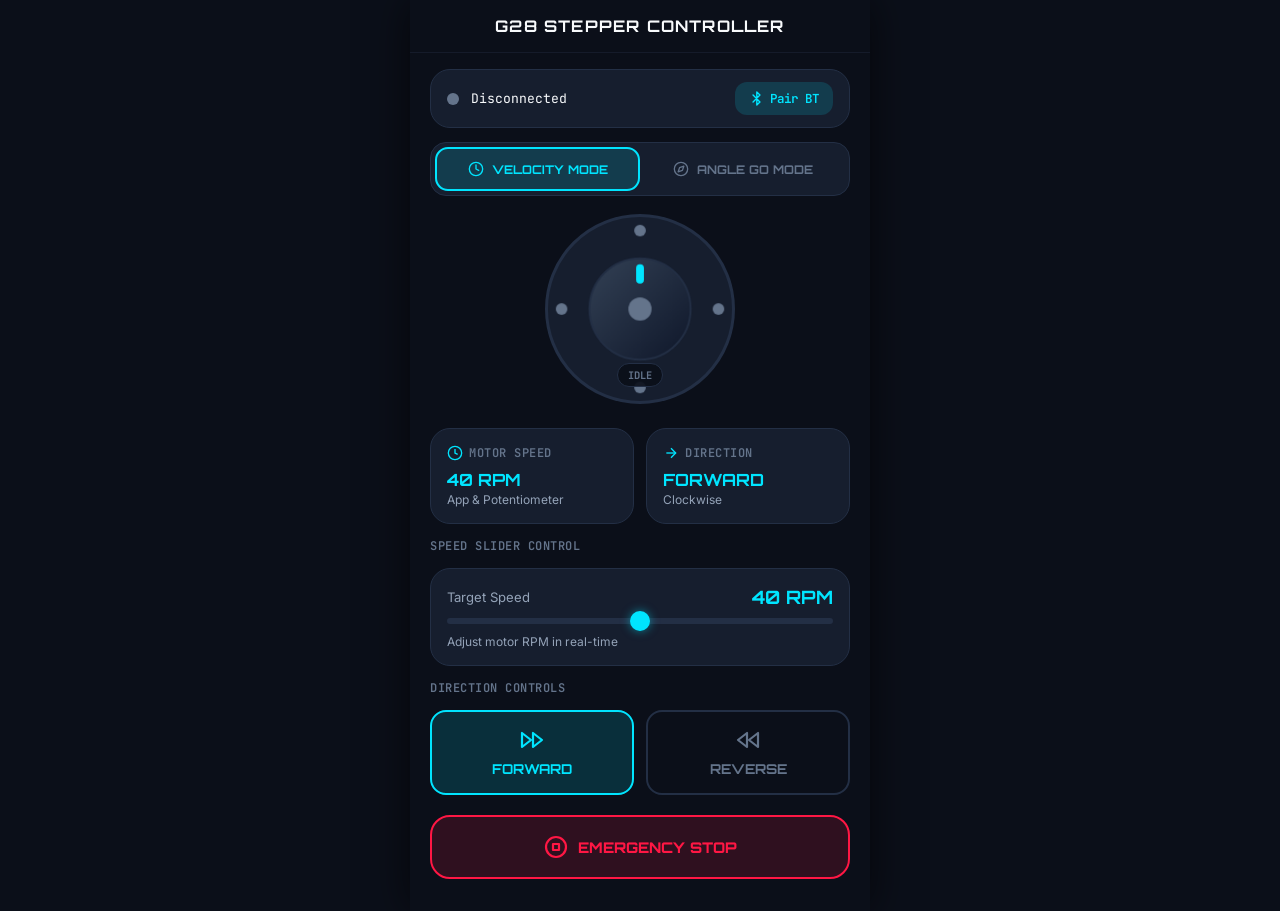
==== index.html @ b05e5ca6 "Clean simple UI with SVGs, standalone Web Bluetooth, and identical desktop/mobile layout" ====
<!DOCTYPE html>
<html lang="en">
<head>
  <meta charset="UTF-8">
  <meta name="viewport" content="width=device-width, initial-scale=1.0, maximum-scale=1.0, user-scalable=no">
  <meta name="theme-color" content="#0B0F19">
  <meta name="description" content="G28 Stepper Motor Controller — Web Application">
  <title>G28 Stepper Controller</title>

  <!-- Google Fonts -->
  <link rel="preconnect" href="https://fonts.googleapis.com">
  <link rel="preconnect" href="https://fonts.gstatic.com" crossorigin>
  <link href="https://fonts.googleapis.com/css2?family=Inter:wght@400;500;600;700&family=JetBrains+Mono:wght@500;600;700&family=Orbitron:wght@600;700;800;900&display=swap" rel="stylesheet">

  <!-- Stylesheets -->
  <link rel="stylesheet" href="css/main.css">
  <link rel="stylesheet" href="css/components.css">
</head>
<body>

  <div class="app-shell">

    <!-- Top AppBar -->
    <header class="app-bar">
      <h1 class="app-title">G28 STEPPER CONTROLLER</h1>
    </header>

    <!-- Main Content -->
    <main class="app-content">

      <!-- 1. Connection Status Bar Card -->
      <div class="card connection-bar">
        <div class="connection-info">
          <div id="statusDot" class="status-dot"></div>
          <span id="statusText" class="status-text">Disconnected</span>
        </div>
        <button id="btnPairBt" class="btn-pair-bt">
          <svg width="15" height="15" viewBox="0 0 24 24" fill="none" stroke="currentColor" stroke-width="2.2" stroke-linecap="round" stroke-linejoin="round">
            <path d="M6.5 6.5 17.5 17.5l-5 5V1.5l5 5L6.5 17.5"></path>
          </svg>
          Pair BT
        </button>
        <button id="btnDisconnect" class="btn-disconnect" style="display: none;">Disconnect</button>
      </div>

      <!-- 2. Mode Switching Segmented Tabs -->
      <div class="mode-segmented-tabs">
        <button id="tabVelocity" class="mode-tab active velocity">
          <svg width="16" height="16" viewBox="0 0 24 24" fill="none" stroke="currentColor" stroke-width="2" stroke-linecap="round" stroke-linejoin="round">
            <circle cx="12" cy="12" r="10"></circle>
            <polyline points="12 6 12 12 16 14"></polyline>
          </svg>
          VELOCITY MODE
        </button>
        <button id="tabPosition" class="mode-tab">
          <svg width="16" height="16" viewBox="0 0 24 24" fill="none" stroke="currentColor" stroke-width="2" stroke-linecap="round" stroke-linejoin="round">
            <circle cx="12" cy="12" r="10"></circle>
            <polygon points="16.24 7.76 14.12 14.12 7.76 16.24 9.88 9.88 16.24 7.76"></polygon>
          </svg>
          ANGLE GO MODE
        </button>
      </div>

      <!-- 3. Emergency Alert Banner (Active when stopped) -->
      <div id="emergencyBanner" class="emergency-banner">
        <div class="emergency-banner-icon">
          <svg width="24" height="24" viewBox="0 0 24 24" fill="none" stroke="var(--danger-red)" stroke-width="2.2" stroke-linecap="round" stroke-linejoin="round">
            <path d="m21.73 18-8-14a2 2 0 0 0-3.48 0l-8 14A2 2 0 0 0 4 21h16a2 2 0 0 0 1.73-3Z"></path>
            <line x1="12" y1="9" x2="12" y2="13"></line>
            <line x1="12" y1="17" x2="12.01" y2="17"></line>
          </svg>
        </div>
        <div>
          <div class="emergency-banner-title">EMERGENCY STOP ACTIVE</div>
          <div class="emergency-banner-sub">Motor outputs released. Press button below to resume.</div>
        </div>
      </div>

      <!-- 4. Motor Visualizer Display -->
      <div class="motor-wrapper">
        <div id="motorBox" class="motor-container">
          <canvas id="motorCanvas" width="190" height="190"></canvas>
          <div id="motorPill" class="motor-status-pill">IDLE</div>
        </div>
      </div>

      <!-- 5. MODE 1: CONTINUOUS VELOCITY CONTROLLER VIEW -->
      <div id="velocityPage" style="display: flex; flex-direction: column; gap: 14px;">
        <!-- Two Info Cards -->
        <div class="info-row">
          <div class="card">
            <div class="info-card-header">
              <svg width="16" height="16" viewBox="0 0 24 24" fill="none" stroke="var(--primary-cyan)" stroke-width="2"><circle cx="12" cy="12" r="10"></circle><polyline points="12 6 12 12 16 14"></polyline></svg>
              <span class="label-mono">MOTOR SPEED</span>
            </div>
            <div id="motorSpeedVal" class="info-card-value" style="color: var(--primary-cyan);">0 RPM</div>
            <div class="subtext-muted">App &amp; Potentiometer</div>
          </div>

          <div class="card">
            <div class="info-card-header">
              <svg id="dirIcon" width="16" height="16" viewBox="0 0 24 24" fill="none" stroke="var(--primary-cyan)" stroke-width="2"><path d="M5 12h14"></path><path d="m12 5 7 7-7 7"></path></svg>
              <span class="label-mono">DIRECTION</span>
            </div>
            <div id="dirVal" class="info-card-value" style="color: var(--primary-cyan);">FORWARD</div>
            <div id="dirCmdSub" class="subtext-muted">Clockwise</div>
          </div>
        </div>

        <!-- Speed Slider Box -->
        <div class="label-mono">SPEED SLIDER CONTROL</div>
        <div class="card speed-slider-card">
          <div class="speed-slider-header">
            <span class="subtext-muted" style="font-size: 0.82rem;">Target Speed</span>
            <span id="sliderReadout" class="speed-value-cyan">40 RPM</span>
          </div>
          <input type="range" id="speedSlider" class="mobile-slider" min="0" max="80" value="40" step="1">
          <div class="subtext-muted">Adjust motor RPM in real-time</div>
        </div>

        <!-- Direction Controls -->
        <div class="label-mono">DIRECTION CONTROLS</div>
        <div class="direction-row">
          <button id="btnFwd" class="direction-btn active fwd">
            <svg width="24" height="24" viewBox="0 0 24 24" fill="none" stroke="currentColor" stroke-width="2.2" stroke-linecap="round" stroke-linejoin="round">
              <polygon points="13 19 22 12 13 5 13 19"></polygon>
              <polygon points="2 19 11 12 2 5 2 19"></polygon>
            </svg>
            <span class="dir-label">FORWARD</span>
          </button>
          <button id="btnRev" class="direction-btn">
            <svg width="24" height="24" viewBox="0 0 24 24" fill="none" stroke="currentColor" stroke-width="2.2" stroke-linecap="round" stroke-linejoin="round">
              <polygon points="11 19 2 12 11 5 11 19"></polygon>
              <polygon points="22 19 13 12 22 5 22 19"></polygon>
            </svg>
            <span class="dir-label">REVERSE</span>
          </button>
        </div>
      </div>

      <!-- 6. MODE 2: ANGLE POSITION CONTROLLER VIEW -->
      <div id="positionPage" style="display: none; flex-direction: column; gap: 14px;">
        <!-- Angle Position Summary Card -->
        <div class="card angle-summary-card">
          <div>
            <div style="display: flex; align-items: center; gap: 6px;">
              <svg width="16" height="16" viewBox="0 0 24 24" fill="none" stroke="var(--warning-yellow)" stroke-width="2"><circle cx="12" cy="12" r="10"></circle><polygon points="16.24 7.76 14.12 14.12 7.76 16.24 9.88 9.88 16.24 7.76"></polygon></svg>
              <span class="label-mono">CURRENT ANGLE</span>
            </div>
            <div id="currentAngleVal" class="angle-large-value">0°</div>
          </div>
          <button id="btnZeroTare" class="btn-zero-tare">
            <svg width="16" height="16" viewBox="0 0 24 24" fill="none" stroke="currentColor" stroke-width="2"><circle cx="12" cy="12" r="10"></circle><circle cx="12" cy="12" r="3"></circle></svg>
            ZERO TARE
          </button>
        </div>

        <!-- Target Angle Positioning Card -->
        <div class="label-mono" style="color: var(--warning-yellow);">TARGET ANGLE POSITIONING</div>
        <div class="card" style="display: flex; flex-direction: column; gap: 12px;">
          <div class="subtext-muted">Select or enter relative target movement:</div>

          <!-- Preset Angle Quick Chips -->
          <div class="chips-scroll">
            <button class="angle-chip" data-deg="15">+15°</button>
            <button class="angle-chip" data-deg="45">+45°</button>
            <button class="angle-chip" data-deg="90">+90°</button>
            <button class="angle-chip" data-deg="180">+180°</button>
            <button class="angle-chip" data-deg="-45">-45°</button>
            <button class="angle-chip" data-deg="-90">-90°</button>
            <button class="angle-chip" data-deg="-180">-180°</button>
          </div>

          <div class="angle-input-row">
            <input type="number" id="angleInputField" class="angle-input-field" value="90" placeholder="Target Angle">
            <button id="btnMoveGo" class="btn-move-go">
              <svg width="18" height="18" viewBox="0 0 24 24" fill="currentColor"><polygon points="5 3 19 12 5 21 5 3"></polygon></svg>
              MOVE GO
            </button>
          </div>
        </div>
      </div>

      <!-- 7. Emergency Stop Hero Button -->
      <button id="btnHeroEmergencyStop" class="hero-emergency-btn">
        <svg width="24" height="24" viewBox="0 0 24 24" fill="none" stroke="currentColor" stroke-width="2.2" stroke-linecap="round" stroke-linejoin="round">
          <circle cx="12" cy="12" r="10"></circle>
          <rect x="9" y="9" width="6" height="6"></rect>
        </svg>
        <span id="emergencyBtnText">EMERGENCY STOP</span>
      </button>

    </main>

  </div>

  <!-- Scripts -->
  <script src="js/visualizers/stepper_canvas.js"></script>
  <script src="js/hardware/ble_service.js"></script>
  <script src="js/app.js"></script>
</body>
</html>
---- css/main.css ----
/* ==========================================================================
   G28 STEPPER CONTROLLER — MOBILE & DESKTOP THEME
   Recreated 1:1 from the original Flutter Mobile Application Theme
   ========================================================================== */

@import url('https://fonts.googleapis.com/css2?family=Inter:wght@400;500;600;700&family=JetBrains+Mono:wght@500;600;700&family=Orbitron:wght@600;700;800;900&display=swap');

:root {
  /* Exact Colors from Flutter ArduinoBtTheme */
  --bg-dark: #0B0F19;
  --card-bg: #161E2E;
  --card-border: #232F45;

  --primary-cyan: #00E5FF;
  --accent-purple: #8B5CF6;
  --accent-orange: #FF9100;
  --success-green: #10B981;
  --danger-red: #FF1744;
  --warning-yellow: #FFC107;

  --text-main: #F8FAFC;
  --text-muted: #94A3B8;
  --text-dim: #64748B;

  --font-header: 'Orbitron', -apple-system, sans-serif;
  --font-mono: 'JetBrains Mono', monospace;
  --font-body: 'Inter', -apple-system, sans-serif;
}

* {
  box-sizing: border-box;
  margin: 0;
  padding: 0;
  -webkit-tap-highlight-color: transparent;
}

body {
  background-color: var(--bg-dark);
  color: var(--text-main);
  font-family: var(--font-body);
  min-height: 100vh;
  display: flex;
  justify-content: center;
  align-items: flex-start;
  padding: 0;
}

/* App Mobile Shell Container (Centered on desktop, full-width on mobile) */
.app-shell {
  width: 100%;
  max-width: 460px;
  min-height: 100vh;
  background-color: var(--bg-dark);
  display: flex;
  flex-direction: column;
  position: relative;
  box-shadow: 0 0 40px rgba(0, 0, 0, 0.6);
}

/* Top App Bar */
.app-bar {
  display: flex;
  align-items: center;
  justify-content: center;
  padding: 16px 20px;
  background-color: var(--bg-dark);
  border-bottom: 1px solid rgba(35, 47, 69, 0.4);
  position: sticky;
  top: 0;
  z-index: 50;
}

.app-title {
  font-family: var(--font-header);
  font-size: 1rem;
  font-weight: 700;
  letter-spacing: 1.2px;
  color: var(--text-main);
}

/* Content Area */
.app-content {
  flex: 1;
  padding: 16px 20px 32px 20px;
  display: flex;
  flex-direction: column;
  gap: 14px;
}

/* Cards */
.card {
  background-color: var(--card-bg);
  border: 1.5px solid var(--card-border);
  border-radius: 20px;
  padding: 16px;
}

/* Typography */
.label-mono {
  font-family: var(--font-mono);
  font-size: 0.75rem;
  font-weight: 600;
  color: var(--text-dim);
  letter-spacing: 0.5px;
}

.header-text {
  font-family: var(--font-header);
  font-weight: 700;
  letter-spacing: 0.5px;
}

.subtext-muted {
  font-family: var(--font-body);
  font-size: 0.75rem;
  color: var(--text-muted);
}
---- css/components.css ----
/* ==========================================================================
   G28 STEPPER CONTROLLER — COMPONENT STYLES
   Exact 1:1 mobile layout components with vector SVGs and clean labels
   ========================================================================== */

/* 1. Connection Status Bar */
.connection-bar {
  display: flex;
  align-items: center;
  justify-content: space-between;
  padding: 12px 16px;
}

.connection-info {
  display: flex;
  align-items: center;
  gap: 12px;
  flex: 1;
  overflow: hidden;
}

.status-dot {
  width: 12px;
  height: 12px;
  border-radius: 50%;
  background-color: var(--text-dim);
  flex-shrink: 0;
  transition: all 0.3s ease;
}

.status-dot.connected {
  background-color: var(--success-green);
  box-shadow: 0 0 10px rgba(16, 185, 129, 0.6);
}

.status-dot.connecting {
  background-color: var(--warning-yellow);
  box-shadow: 0 0 10px rgba(255, 193, 7, 0.6);
}

.status-text {
  font-family: var(--font-mono);
  font-size: 0.82rem;
  color: var(--text-main);
  white-space: nowrap;
  overflow: hidden;
  text-overflow: ellipsis;
}

.btn-pair-bt {
  background: rgba(0, 229, 255, 0.15);
  color: var(--primary-cyan);
  border: none;
  padding: 8px 14px;
  border-radius: 12px;
  font-family: var(--font-mono);
  font-size: 0.78rem;
  font-weight: 600;
  display: flex;
  align-items: center;
  gap: 6px;
  cursor: pointer;
  transition: background 0.2s ease;
}

.btn-pair-bt:hover {
  background: rgba(0, 229, 255, 0.25);
}

.btn-disconnect {
  background: transparent;
  color: var(--danger-red);
  border: none;
  padding: 8px 12px;
  font-family: var(--font-mono);
  font-size: 0.78rem;
  font-weight: 600;
  cursor: pointer;
}

/* 2. Mode Switching Tabs */
.mode-segmented-tabs {
  display: grid;
  grid-template-columns: 1fr 1fr;
  background-color: var(--card-bg);
  border: 1px solid var(--card-border);
  border-radius: 16px;
  padding: 4px;
}

.mode-tab {
  display: flex;
  align-items: center;
  justify-content: center;
  gap: 8px;
  padding: 12px 8px;
  border-radius: 13px;
  border: 2px solid transparent;
  background: transparent;
  color: var(--text-dim);
  font-family: var(--font-header);
  font-size: 0.75rem;
  font-weight: 700;
  cursor: pointer;
  transition: all 0.2s ease;
}

.mode-tab.active.velocity {
  background: rgba(0, 229, 255, 0.15);
  border-color: var(--primary-cyan);
  color: var(--primary-cyan);
}

.mode-tab.active.position {
  background: rgba(255, 193, 7, 0.15);
  border-color: var(--warning-yellow);
  color: var(--warning-yellow);
}

/* 3. Emergency Alert Banner */
.emergency-banner {
  display: none;
  padding: 12px 16px;
  background: rgba(255, 23, 68, 0.15);
  border: 2px solid var(--danger-red);
  border-radius: 16px;
  align-items: center;
  gap: 12px;
}

.emergency-banner.active {
  display: flex;
}

.emergency-banner-icon {
  display: flex;
  align-items: center;
  justify-content: center;
}

.emergency-banner-title {
  font-family: var(--font-header);
  font-size: 0.85rem;
  color: var(--danger-red);
  font-weight: 700;
}

.emergency-banner-sub {
  font-family: var(--font-body);
  font-size: 0.72rem;
  color: var(--text-muted);
}

/* 4. Stepper Motor Visualizer */
.motor-wrapper {
  display: flex;
  justify-content: center;
  margin: 4px 0 10px 0;
}

.motor-container {
  width: 190px;
  height: 190px;
  border-radius: 50%;
  background-color: var(--card-bg);
  border: 3px solid var(--card-border);
  position: relative;
  display: flex;
  align-items: center;
  justify-content: center;
  transition: border-color 0.3s ease, box-shadow 0.3s ease;
}

.motor-container.running-fwd {
  border-color: var(--primary-cyan);
  box-shadow: 0 0 20px rgba(0, 229, 255, 0.3);
}

.motor-container.running-rev {
  border-color: var(--accent-purple);
  box-shadow: 0 0 20px rgba(139, 92, 246, 0.3);
}

.motor-container.halted {
  border-color: var(--danger-red);
  box-shadow: 0 0 20px rgba(255, 23, 68, 0.4);
}

#motorCanvas {
  position: absolute;
  top: 0;
  left: 0;
  width: 100%;
  height: 100%;
  border-radius: 50%;
}

.motor-status-pill {
  position: absolute;
  bottom: 14px;
  padding: 4px 10px;
  background: rgba(11, 15, 25, 0.9);
  border: 1px solid var(--card-border);
  border-radius: 12px;
  font-family: var(--font-mono);
  font-size: 0.65rem;
  font-weight: 700;
  color: var(--text-dim);
  z-index: 10;
}

.motor-status-pill.fwd {
  color: var(--primary-cyan);
}

.motor-status-pill.rev {
  color: var(--accent-purple);
}

.motor-status-pill.halted {
  color: var(--danger-red);
  border-color: var(--danger-red);
}

/* 5. Info Cards Row */
.info-row {
  display: grid;
  grid-template-columns: 1fr 1fr;
  gap: 12px;
}

.info-card-header {
  display: flex;
  align-items: center;
  gap: 6px;
  margin-bottom: 8px;
}

.info-card-value {
  font-family: var(--font-header);
  font-size: 1.05rem;
  font-weight: 700;
  margin-bottom: 2px;
}

/* 6. Speed Slider Card */
.speed-slider-card {
  display: flex;
  flex-direction: column;
  gap: 10px;
}

.speed-slider-header {
  display: flex;
  justify-content: space-between;
  align-items: center;
}

.speed-value-cyan {
  font-family: var(--font-header);
  font-size: 1.15rem;
  color: var(--primary-cyan);
  font-weight: 700;
}

input[type="range"].mobile-slider {
  -webkit-appearance: none;
  appearance: none;
  width: 100%;
  height: 6px;
  background: var(--card-border);
  border-radius: 4px;
  outline: none;
}

input[type="range"].mobile-slider::-webkit-slider-thumb {
  -webkit-appearance: none;
  appearance: none;
  width: 20px;
  height: 20px;
  border-radius: 50%;
  background: var(--primary-cyan);
  cursor: pointer;
  box-shadow: 0 0 10px rgba(0, 229, 255, 0.5);
}

input[type="range"].mobile-slider::-moz-range-thumb {
  width: 20px;
  height: 20px;
  border-radius: 50%;
  background: var(--primary-cyan);
  cursor: pointer;
}

/* 7. Direction Control Buttons */
.direction-row {
  display: grid;
  grid-template-columns: 1fr 1fr;
  gap: 12px;
}

.direction-btn {
  background: transparent;
  border: 2px solid var(--card-border);
  border-radius: 16px;
  padding: 16px 8px;
  display: flex;
  flex-direction: column;
  align-items: center;
  gap: 8px;
  cursor: pointer;
  transition: all 0.2s ease;
}

.direction-btn svg {
  color: var(--text-dim);
  transition: color 0.2s ease;
}

.direction-btn .dir-label {
  font-family: var(--font-header);
  font-size: 0.85rem;
  font-weight: 700;
  color: var(--text-dim);
  transition: color 0.2s ease;
}

.direction-btn.active.fwd {
  background: rgba(0, 229, 255, 0.15);
  border-color: var(--primary-cyan);
}
.direction-btn.active.fwd svg,
.direction-btn.active.fwd .dir-label {
  color: var(--primary-cyan);
}

.direction-btn.active.rev {
  background: rgba(139, 92, 246, 0.15);
  border-color: var(--accent-purple);
}
.direction-btn.active.rev svg,
.direction-btn.active.rev .dir-label {
  color: var(--accent-purple);
}

/* 8. Angle Go Mode Components */
.angle-summary-card {
  display: flex;
  justify-content: space-between;
  align-items: center;
}

.angle-large-value {
  font-family: var(--font-header);
  font-size: 1.6rem;
  color: var(--warning-yellow);
  font-weight: 800;
  margin-top: 4px;
}

.btn-zero-tare {
  background: transparent;
  border: 1px solid var(--warning-yellow);
  color: var(--warning-yellow);
  padding: 10px 14px;
  border-radius: 12px;
  font-family: var(--font-mono);
  font-size: 0.75rem;
  font-weight: 600;
  display: flex;
  align-items: center;
  gap: 6px;
  cursor: pointer;
  transition: all 0.2s ease;
}

.btn-zero-tare:hover {
  background: rgba(255, 193, 7, 0.15);
}

.chips-scroll {
  display: flex;
  gap: 8px;
  overflow-x: auto;
  padding-bottom: 4px;
  margin: 10px 0 14px 0;
}

.chips-scroll::-webkit-scrollbar {
  display: none;
}

.angle-chip {
  background-color: var(--bg-dark);
  border: 1px solid var(--card-border);
  color: var(--warning-yellow);
  font-family: var(--font-mono);
  font-size: 0.75rem;
  font-weight: 600;
  padding: 6px 14px;
  border-radius: 16px;
  white-space: nowrap;
  cursor: pointer;
  flex-shrink: 0;
  transition: all 0.2s ease;
}

.angle-chip:hover {
  border-color: var(--warning-yellow);
  background: rgba(255, 193, 7, 0.1);
}

.angle-input-row {
  display: flex;
  gap: 10px;
}

.angle-input-field {
  flex: 1;
  background-color: var(--bg-dark);
  border: 1px solid var(--card-border);
  border-radius: 14px;
  padding: 12px 16px;
  color: var(--text-main);
  font-family: var(--font-mono);
  font-size: 0.95rem;
  outline: none;
}

.angle-input-field:focus {
  border-color: var(--warning-yellow);
}

.btn-move-go {
  background-color: var(--warning-yellow);
  color: var(--bg-dark);
  border: none;
  border-radius: 14px;
  padding: 12px 20px;
  font-family: var(--font-header);
  font-size: 0.85rem;
  font-weight: 800;
  display: flex;
  align-items: center;
  gap: 6px;
  cursor: pointer;
  transition: opacity 0.2s ease;
}

.btn-move-go:hover {
  opacity: 0.9;
}

/* 9. Hero Emergency Stop Button */
.hero-emergency-btn {
  width: 100%;
  padding: 18px;
  border-radius: 20px;
  border: 2px solid var(--danger-red);
  background: rgba(255, 23, 68, 0.15);
  color: var(--danger-red);
  font-family: var(--font-header);
  font-size: 0.92rem;
  font-weight: 800;
  display: flex;
  align-items: center;
  justify-content: center;
  gap: 10px;
  cursor: pointer;
  transition: all 0.2s ease;
  margin-top: 6px;
}

.hero-emergency-btn:hover {
  background: var(--danger-red);
  color: #fff;
}

.hero-emergency-btn.active {
  background: var(--danger-red);
  color: #fff;
  box-shadow: 0 0 20px rgba(255, 23, 68, 0.6);
}
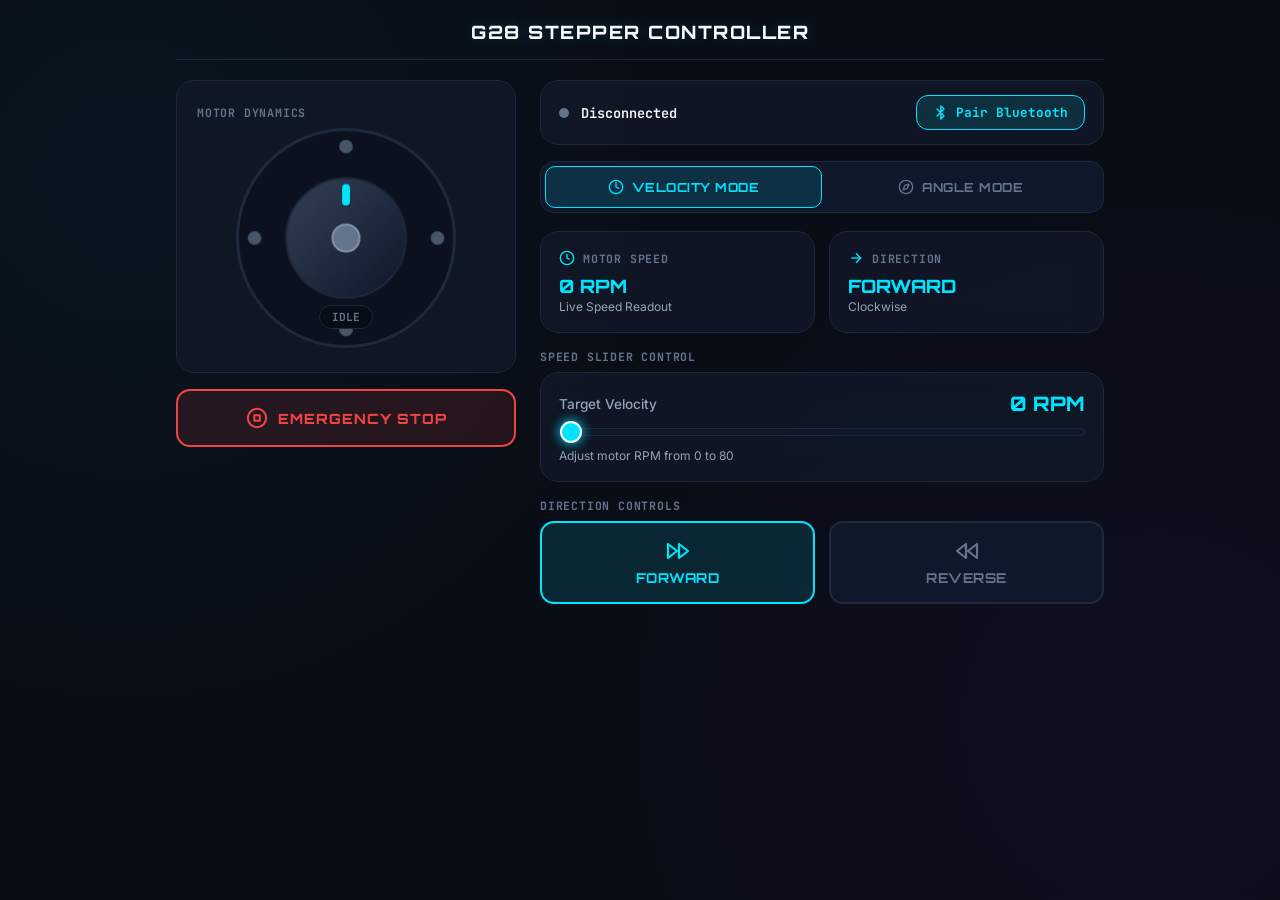
==== commit c461e674: "Polish UI: Sleek responsive 2-col desktop layout, 0 RPM initial state, clean Rotate and Reset to 0 l" ====
--- a/index.html
+++ b/index.html
@@ -3,14 +3,14 @@
 <head>
   <meta charset="UTF-8">
   <meta name="viewport" content="width=device-width, initial-scale=1.0, maximum-scale=1.0, user-scalable=no">
-  <meta name="theme-color" content="#0B0F19">
-  <meta name="description" content="G28 Stepper Motor Controller — Web Application">
+  <meta name="theme-color" content="#090D16">
+  <meta name="description" content="G28 Stepper Motor Controller — Modern Web Application">
   <title>G28 Stepper Controller</title>
 
   <!-- Google Fonts -->
   <link rel="preconnect" href="https://fonts.googleapis.com">
   <link rel="preconnect" href="https://fonts.gstatic.com" crossorigin>
-  <link href="https://fonts.googleapis.com/css2?family=Inter:wght@400;500;600;700&family=JetBrains+Mono:wght@500;600;700&family=Orbitron:wght@600;700;800;900&display=swap" rel="stylesheet">
+  <link href="https://fonts.googleapis.com/css2?family=Inter:wght@400;500;600;700&family=JetBrains+Mono:wght@500;600;700;800&family=Orbitron:wght@600;700;800;900&display=swap" rel="stylesheet">
 
   <!-- Stylesheets -->
   <link rel="stylesheet" href="css/main.css">
@@ -18,177 +18,185 @@
 </head>
 <body>
 
-  <div class="app-shell">
-
-    <!-- Top AppBar -->
-    <header class="app-bar">
+  <div class="app-container">
+
+    <!-- Top Header -->
+    <header class="app-header">
       <h1 class="app-title">G28 STEPPER CONTROLLER</h1>
     </header>
 
-    <!-- Main Content -->
-    <main class="app-content">
-
-      <!-- 1. Connection Status Bar Card -->
-      <div class="card connection-bar">
-        <div class="connection-info">
-          <div id="statusDot" class="status-dot"></div>
-          <span id="statusText" class="status-text">Disconnected</span>
-        </div>
-        <button id="btnPairBt" class="btn-pair-bt">
-          <svg width="15" height="15" viewBox="0 0 24 24" fill="none" stroke="currentColor" stroke-width="2.2" stroke-linecap="round" stroke-linejoin="round">
-            <path d="M6.5 6.5 17.5 17.5l-5 5V1.5l5 5L6.5 17.5"></path>
+    <!-- Emergency Alert Banner (Shown when Emergency Stop is Active) -->
+    <div id="emergencyBanner" class="emergency-banner">
+      <div class="emergency-banner-icon">
+        <svg width="24" height="24" viewBox="0 0 24 24" fill="none" stroke="currentColor" stroke-width="2.2" stroke-linecap="round" stroke-linejoin="round">
+          <path d="m21.73 18-8-14a2 2 0 0 0-3.48 0l-8 14A2 2 0 0 0 4 21h16a2 2 0 0 0 1.73-3Z"></path>
+          <line x1="12" y1="9" x2="12" y2="13"></line>
+          <line x1="12" y1="17" x2="12.01" y2="17"></line>
+        </svg>
+      </div>
+      <div>
+        <div class="emergency-banner-title">EMERGENCY STOP ACTIVE</div>
+        <div class="emergency-banner-sub">Motor outputs released. Press button below to resume.</div>
+      </div>
+    </div>
+
+    <!-- Main Layout Grid (2 Columns on Desktop, 1 Column on Mobile) -->
+    <main class="main-grid">
+
+      <!-- LEFT COLUMN: Stepper Motor Visualizer & Emergency Stop -->
+      <section class="motor-column">
+        <div class="sleek-card motor-card">
+          <div class="section-label" style="align-self: flex-start;">MOTOR DYNAMICS</div>
+          <div id="motorBox" class="motor-container">
+            <canvas id="motorCanvas" width="220" height="220"></canvas>
+            <div id="motorPill" class="motor-status-pill">IDLE</div>
+          </div>
+        </div>
+
+        <!-- Emergency Stop Hero Button -->
+        <button id="btnHeroEmergencyStop" class="hero-emergency-btn">
+          <svg width="22" height="22" viewBox="0 0 24 24" fill="none" stroke="currentColor" stroke-width="2.2" stroke-linecap="round" stroke-linejoin="round">
+            <circle cx="12" cy="12" r="10"></circle>
+            <rect x="9" y="9" width="6" height="6"></rect>
           </svg>
-          Pair BT
+          <span id="emergencyBtnText">EMERGENCY STOP</span>
         </button>
-        <button id="btnDisconnect" class="btn-disconnect" style="display: none;">Disconnect</button>
-      </div>
-
-      <!-- 2. Mode Switching Segmented Tabs -->
-      <div class="mode-segmented-tabs">
-        <button id="tabVelocity" class="mode-tab active velocity">
-          <svg width="16" height="16" viewBox="0 0 24 24" fill="none" stroke="currentColor" stroke-width="2" stroke-linecap="round" stroke-linejoin="round">
-            <circle cx="12" cy="12" r="10"></circle>
-            <polyline points="12 6 12 12 16 14"></polyline>
-          </svg>
-          VELOCITY MODE
-        </button>
-        <button id="tabPosition" class="mode-tab">
-          <svg width="16" height="16" viewBox="0 0 24 24" fill="none" stroke="currentColor" stroke-width="2" stroke-linecap="round" stroke-linejoin="round">
-            <circle cx="12" cy="12" r="10"></circle>
-            <polygon points="16.24 7.76 14.12 14.12 7.76 16.24 9.88 9.88 16.24 7.76"></polygon>
-          </svg>
-          ANGLE GO MODE
-        </button>
-      </div>
-
-      <!-- 3. Emergency Alert Banner (Active when stopped) -->
-      <div id="emergencyBanner" class="emergency-banner">
-        <div class="emergency-banner-icon">
-          <svg width="24" height="24" viewBox="0 0 24 24" fill="none" stroke="var(--danger-red)" stroke-width="2.2" stroke-linecap="round" stroke-linejoin="round">
-            <path d="m21.73 18-8-14a2 2 0 0 0-3.48 0l-8 14A2 2 0 0 0 4 21h16a2 2 0 0 0 1.73-3Z"></path>
-            <line x1="12" y1="9" x2="12" y2="13"></line>
-            <line x1="12" y1="17" x2="12.01" y2="17"></line>
-          </svg>
-        </div>
-        <div>
-          <div class="emergency-banner-title">EMERGENCY STOP ACTIVE</div>
-          <div class="emergency-banner-sub">Motor outputs released. Press button below to resume.</div>
-        </div>
-      </div>
-
-      <!-- 4. Motor Visualizer Display -->
-      <div class="motor-wrapper">
-        <div id="motorBox" class="motor-container">
-          <canvas id="motorCanvas" width="190" height="190"></canvas>
-          <div id="motorPill" class="motor-status-pill">IDLE</div>
-        </div>
-      </div>
-
-      <!-- 5. MODE 1: CONTINUOUS VELOCITY CONTROLLER VIEW -->
-      <div id="velocityPage" style="display: flex; flex-direction: column; gap: 14px;">
-        <!-- Two Info Cards -->
-        <div class="info-row">
-          <div class="card">
-            <div class="info-card-header">
-              <svg width="16" height="16" viewBox="0 0 24 24" fill="none" stroke="var(--primary-cyan)" stroke-width="2"><circle cx="12" cy="12" r="10"></circle><polyline points="12 6 12 12 16 14"></polyline></svg>
-              <span class="label-mono">MOTOR SPEED</span>
-            </div>
-            <div id="motorSpeedVal" class="info-card-value" style="color: var(--primary-cyan);">0 RPM</div>
-            <div class="subtext-muted">App &amp; Potentiometer</div>
-          </div>
-
-          <div class="card">
-            <div class="info-card-header">
-              <svg id="dirIcon" width="16" height="16" viewBox="0 0 24 24" fill="none" stroke="var(--primary-cyan)" stroke-width="2"><path d="M5 12h14"></path><path d="m12 5 7 7-7 7"></path></svg>
-              <span class="label-mono">DIRECTION</span>
-            </div>
-            <div id="dirVal" class="info-card-value" style="color: var(--primary-cyan);">FORWARD</div>
-            <div id="dirCmdSub" class="subtext-muted">Clockwise</div>
-          </div>
-        </div>
-
-        <!-- Speed Slider Box -->
-        <div class="label-mono">SPEED SLIDER CONTROL</div>
-        <div class="card speed-slider-card">
-          <div class="speed-slider-header">
-            <span class="subtext-muted" style="font-size: 0.82rem;">Target Speed</span>
-            <span id="sliderReadout" class="speed-value-cyan">40 RPM</span>
-          </div>
-          <input type="range" id="speedSlider" class="mobile-slider" min="0" max="80" value="40" step="1">
-          <div class="subtext-muted">Adjust motor RPM in real-time</div>
-        </div>
-
-        <!-- Direction Controls -->
-        <div class="label-mono">DIRECTION CONTROLS</div>
-        <div class="direction-row">
-          <button id="btnFwd" class="direction-btn active fwd">
-            <svg width="24" height="24" viewBox="0 0 24 24" fill="none" stroke="currentColor" stroke-width="2.2" stroke-linecap="round" stroke-linejoin="round">
-              <polygon points="13 19 22 12 13 5 13 19"></polygon>
-              <polygon points="2 19 11 12 2 5 2 19"></polygon>
+      </section>
+
+      <!-- RIGHT COLUMN: Connection Status, Mode Switcher & Controls -->
+      <section class="controls-column">
+
+        <!-- 1. Connection Status Bar Card -->
+        <div class="sleek-card connection-bar">
+          <div class="connection-info">
+            <div id="statusDot" class="status-dot"></div>
+            <span id="statusText" class="status-text">Disconnected</span>
+          </div>
+          <button id="btnPairBt" class="btn-pair">
+            <svg width="15" height="15" viewBox="0 0 24 24" fill="none" stroke="currentColor" stroke-width="2.2" stroke-linecap="round" stroke-linejoin="round">
+              <path d="M6.5 6.5 17.5 17.5l-5 5V1.5l5 5L6.5 17.5"></path>
             </svg>
-            <span class="dir-label">FORWARD</span>
+            Pair Bluetooth
           </button>
-          <button id="btnRev" class="direction-btn">
-            <svg width="24" height="24" viewBox="0 0 24 24" fill="none" stroke="currentColor" stroke-width="2.2" stroke-linecap="round" stroke-linejoin="round">
-              <polygon points="11 19 2 12 11 5 11 19"></polygon>
-              <polygon points="22 19 13 12 22 5 22 19"></polygon>
+          <button id="btnDisconnect" class="btn-disconnect" style="display: none;">Disconnect</button>
+        </div>
+
+        <!-- 2. Mode Switching Segmented Tabs -->
+        <div class="mode-tabs">
+          <button id="tabVelocity" class="mode-tab active velocity">
+            <svg width="16" height="16" viewBox="0 0 24 24" fill="none" stroke="currentColor" stroke-width="2" stroke-linecap="round" stroke-linejoin="round">
+              <circle cx="12" cy="12" r="10"></circle>
+              <polyline points="12 6 12 12 16 14"></polyline>
             </svg>
-            <span class="dir-label">REVERSE</span>
+            VELOCITY MODE
           </button>
-        </div>
-      </div>
-
-      <!-- 6. MODE 2: ANGLE POSITION CONTROLLER VIEW -->
-      <div id="positionPage" style="display: none; flex-direction: column; gap: 14px;">
-        <!-- Angle Position Summary Card -->
-        <div class="card angle-summary-card">
-          <div>
-            <div style="display: flex; align-items: center; gap: 6px;">
-              <svg width="16" height="16" viewBox="0 0 24 24" fill="none" stroke="var(--warning-yellow)" stroke-width="2"><circle cx="12" cy="12" r="10"></circle><polygon points="16.24 7.76 14.12 14.12 7.76 16.24 9.88 9.88 16.24 7.76"></polygon></svg>
-              <span class="label-mono">CURRENT ANGLE</span>
-            </div>
-            <div id="currentAngleVal" class="angle-large-value">0°</div>
-          </div>
-          <button id="btnZeroTare" class="btn-zero-tare">
-            <svg width="16" height="16" viewBox="0 0 24 24" fill="none" stroke="currentColor" stroke-width="2"><circle cx="12" cy="12" r="10"></circle><circle cx="12" cy="12" r="3"></circle></svg>
-            ZERO TARE
+          <button id="tabPosition" class="mode-tab">
+            <svg width="16" height="16" viewBox="0 0 24 24" fill="none" stroke="currentColor" stroke-width="2" stroke-linecap="round" stroke-linejoin="round">
+              <circle cx="12" cy="12" r="10"></circle>
+              <polygon points="16.24 7.76 14.12 14.12 7.76 16.24 9.88 9.88 16.24 7.76"></polygon>
+            </svg>
+            ANGLE MODE
           </button>
         </div>
 
-        <!-- Target Angle Positioning Card -->
-        <div class="label-mono" style="color: var(--warning-yellow);">TARGET ANGLE POSITIONING</div>
-        <div class="card" style="display: flex; flex-direction: column; gap: 12px;">
-          <div class="subtext-muted">Select or enter relative target movement:</div>
-
-          <!-- Preset Angle Quick Chips -->
-          <div class="chips-scroll">
-            <button class="angle-chip" data-deg="15">+15°</button>
-            <button class="angle-chip" data-deg="45">+45°</button>
-            <button class="angle-chip" data-deg="90">+90°</button>
-            <button class="angle-chip" data-deg="180">+180°</button>
-            <button class="angle-chip" data-deg="-45">-45°</button>
-            <button class="angle-chip" data-deg="-90">-90°</button>
-            <button class="angle-chip" data-deg="-180">-180°</button>
-          </div>
-
-          <div class="angle-input-row">
-            <input type="number" id="angleInputField" class="angle-input-field" value="90" placeholder="Target Angle">
-            <button id="btnMoveGo" class="btn-move-go">
-              <svg width="18" height="18" viewBox="0 0 24 24" fill="currentColor"><polygon points="5 3 19 12 5 21 5 3"></polygon></svg>
-              MOVE GO
+        <!-- 3. MODE 1: CONTINUOUS VELOCITY CONTROLLER VIEW -->
+        <div id="velocityPage">
+          <!-- Info Row (Speed & Direction) -->
+          <div class="info-row">
+            <div class="sleek-card">
+              <div class="info-card-header">
+                <svg width="16" height="16" viewBox="0 0 24 24" fill="none" stroke="var(--cyan-primary)" stroke-width="2"><circle cx="12" cy="12" r="10"></circle><polyline points="12 6 12 12 16 14"></polyline></svg>
+                <span class="section-label" style="margin: 0;">MOTOR SPEED</span>
+              </div>
+              <div id="motorSpeedVal" class="info-card-value" style="color: var(--cyan-primary);">0 RPM</div>
+              <div class="subtext-muted">Live Speed Readout</div>
+            </div>
+
+            <div class="sleek-card">
+              <div class="info-card-header">
+                <svg id="dirIcon" width="16" height="16" viewBox="0 0 24 24" fill="none" stroke="var(--cyan-primary)" stroke-width="2"><path d="M5 12h14"></path><path d="m12 5 7 7-7 7"></path></svg>
+                <span class="section-label" style="margin: 0;">DIRECTION</span>
+              </div>
+              <div id="dirVal" class="info-card-value" style="color: var(--cyan-primary);">FORWARD</div>
+              <div id="dirCmdSub" class="subtext-muted">Clockwise</div>
+            </div>
+          </div>
+
+          <!-- Speed Slider Box -->
+          <div class="section-label">SPEED SLIDER CONTROL</div>
+          <div class="sleek-card speed-slider-card">
+            <div class="speed-slider-header">
+              <span class="subtext-muted" style="font-size: 0.85rem; font-weight: 500;">Target Velocity</span>
+              <span id="sliderReadout" class="speed-value-cyan">0 RPM</span>
+            </div>
+            <input type="range" id="speedSlider" class="sleek-slider" min="0" max="80" value="0" step="1">
+            <div class="subtext-muted">Adjust motor RPM from 0 to 80</div>
+          </div>
+
+          <!-- Direction Controls -->
+          <div class="section-label">DIRECTION CONTROLS</div>
+          <div class="direction-row">
+            <button id="btnFwd" class="direction-btn active fwd">
+              <svg width="24" height="24" viewBox="0 0 24 24" fill="none" stroke="currentColor" stroke-width="2.2" stroke-linecap="round" stroke-linejoin="round">
+                <polygon points="13 19 22 12 13 5 13 19"></polygon>
+                <polygon points="2 19 11 12 2 5 2 19"></polygon>
+              </svg>
+              <span class="dir-label">FORWARD</span>
             </button>
-          </div>
-        </div>
-      </div>
-
-      <!-- 7. Emergency Stop Hero Button -->
-      <button id="btnHeroEmergencyStop" class="hero-emergency-btn">
-        <svg width="24" height="24" viewBox="0 0 24 24" fill="none" stroke="currentColor" stroke-width="2.2" stroke-linecap="round" stroke-linejoin="round">
-          <circle cx="12" cy="12" r="10"></circle>
-          <rect x="9" y="9" width="6" height="6"></rect>
-        </svg>
-        <span id="emergencyBtnText">EMERGENCY STOP</span>
-      </button>
+            <button id="btnRev" class="direction-btn">
+              <svg width="24" height="24" viewBox="0 0 24 24" fill="none" stroke="currentColor" stroke-width="2.2" stroke-linecap="round" stroke-linejoin="round">
+                <polygon points="11 19 2 12 11 5 11 19"></polygon>
+                <polygon points="22 19 13 12 22 5 22 19"></polygon>
+              </svg>
+              <span class="dir-label">REVERSE</span>
+            </button>
+          </div>
+        </div>
+
+        <!-- 4. MODE 2: ANGLE POSITION CONTROLLER VIEW -->
+        <div id="positionPage" style="display: none;">
+          <!-- Angle Position Summary Card -->
+          <div class="sleek-card angle-summary-card">
+            <div>
+              <div style="display: flex; align-items: center; gap: 8px;">
+                <svg width="16" height="16" viewBox="0 0 24 24" fill="none" stroke="var(--yellow-accent)" stroke-width="2"><circle cx="12" cy="12" r="10"></circle><polygon points="16.24 7.76 14.12 14.12 7.76 16.24 9.88 9.88 16.24 7.76"></polygon></svg>
+                <span class="section-label" style="margin: 0; color: var(--yellow-accent);">CURRENT ANGLE</span>
+              </div>
+              <div id="currentAngleVal" class="angle-large-value">0°</div>
+            </div>
+            <button id="btnZeroTare" class="btn-reset-zero">
+              <svg width="16" height="16" viewBox="0 0 24 24" fill="none" stroke="currentColor" stroke-width="2"><circle cx="12" cy="12" r="10"></circle><circle cx="12" cy="12" r="3"></circle></svg>
+              Reset to 0°
+            </button>
+          </div>
+
+          <!-- Target Angle Positioning Card -->
+          <div class="section-label" style="color: var(--yellow-accent);">TARGET ANGLE POSITIONING</div>
+          <div class="sleek-card" style="display: flex; flex-direction: column; gap: 12px;">
+            <div class="subtext-muted">Select a preset or enter target degrees:</div>
+
+            <!-- Preset Angle Quick Chips -->
+            <div class="chips-scroll">
+              <button class="angle-chip" data-deg="15">+15°</button>
+              <button class="angle-chip" data-deg="45">+45°</button>
+              <button class="angle-chip" data-deg="90">+90°</button>
+              <button class="angle-chip" data-deg="180">+180°</button>
+              <button class="angle-chip" data-deg="-45">-45°</button>
+              <button class="angle-chip" data-deg="-90">-90°</button>
+              <button class="angle-chip" data-deg="-180">-180°</button>
+            </div>
+
+            <div class="angle-input-row">
+              <input type="number" id="angleInputField" class="angle-input-field" value="90" placeholder="Angle (e.g. 90)">
+              <button id="btnMoveGo" class="btn-rotate">
+                <svg width="18" height="18" viewBox="0 0 24 24" fill="currentColor"><polygon points="5 3 19 12 5 21 5 3"></polygon></svg>
+                Rotate
+              </button>
+            </div>
+          </div>
+        </div>
+
+      </section>
 
     </main>
 
--- a/css/main.css
+++ b/css/main.css
@@ -1,22 +1,35 @@
 /* ==========================================================================
-   G28 STEPPER CONTROLLER — MOBILE & DESKTOP THEME
-   Recreated 1:1 from the original Flutter Mobile Application Theme
+   G28 STEPPER CONTROLLER — MODERN RESPONSIVE DESIGN SYSTEM
+   Sleek Dark Industrial Aesthetic with Seamless Mobile & Desktop Layouts
    ========================================================================== */
 
-@import url('https://fonts.googleapis.com/css2?family=Inter:wght@400;500;600;700&family=JetBrains+Mono:wght@500;600;700&family=Orbitron:wght@600;700;800;900&display=swap');
+@import url('https://fonts.googleapis.com/css2?family=Inter:wght@400;500;600;700&family=JetBrains+Mono:wght@500;600;700;800&family=Orbitron:wght@600;700;800;900&display=swap');
 
 :root {
-  /* Exact Colors from Flutter ArduinoBtTheme */
-  --bg-dark: #0B0F19;
-  --card-bg: #161E2E;
-  --card-border: #232F45;
+  /* Color Palette */
+  --bg-dark: #090D16;
+  --bg-surface: #0F172A;
+  --card-bg: rgba(17, 24, 39, 0.85);
+  --card-border: #1E293B;
+  --card-border-focus: #334155;
 
-  --primary-cyan: #00E5FF;
-  --accent-purple: #8B5CF6;
-  --accent-orange: #FF9100;
-  --success-green: #10B981;
-  --danger-red: #FF1744;
-  --warning-yellow: #FFC107;
+  --cyan-primary: #00E5FF;
+  --cyan-glow: rgba(0, 229, 255, 0.25);
+  --cyan-dim: rgba(0, 229, 255, 0.12);
+
+  --purple-accent: #A855F7;
+  --purple-dim: rgba(168, 85, 247, 0.12);
+
+  --yellow-accent: #FFB703;
+  --yellow-glow: rgba(255, 183, 3, 0.25);
+  --yellow-dim: rgba(255, 183, 3, 0.12);
+
+  --green-success: #10B981;
+  --green-glow: rgba(16, 185, 129, 0.35);
+
+  --red-danger: #EF4444;
+  --red-glow: rgba(239, 68, 68, 0.35);
+  --red-dim: rgba(239, 68, 68, 0.12);
 
   --text-main: #F8FAFC;
   --text-muted: #94A3B8;
@@ -40,78 +53,80 @@
   font-family: var(--font-body);
   min-height: 100vh;
   display: flex;
-  justify-content: center;
-  align-items: flex-start;
+  flex-direction: column;
+  align-items: center;
   padding: 0;
+  background-image: 
+    radial-gradient(circle at 10% 20%, rgba(0, 229, 255, 0.04) 0%, transparent 40%),
+    radial-gradient(circle at 90% 80%, rgba(168, 85, 247, 0.04) 0%, transparent 40%);
 }
 
-/* App Mobile Shell Container (Centered on desktop, full-width on mobile) */
-.app-shell {
+/* Master Container */
+.app-container {
   width: 100%;
-  max-width: 460px;
+  max-width: 960px;
   min-height: 100vh;
-  background-color: var(--bg-dark);
   display: flex;
   flex-direction: column;
-  position: relative;
-  box-shadow: 0 0 40px rgba(0, 0, 0, 0.6);
+  padding: 0 16px 40px 16px;
 }
 
-/* Top App Bar */
-.app-bar {
+/* Top App Header */
+.app-header {
   display: flex;
   align-items: center;
   justify-content: center;
-  padding: 16px 20px;
-  background-color: var(--bg-dark);
-  border-bottom: 1px solid rgba(35, 47, 69, 0.4);
-  position: sticky;
-  top: 0;
-  z-index: 50;
+  padding: 20px 0 16px 0;
+  border-bottom: 1px solid var(--card-border);
+  margin-bottom: 20px;
 }
 
 .app-title {
   font-family: var(--font-header);
-  font-size: 1rem;
-  font-weight: 700;
-  letter-spacing: 1.2px;
+  font-size: 1.15rem;
+  font-weight: 800;
+  letter-spacing: 1.5px;
   color: var(--text-main);
+  text-shadow: 0 0 15px rgba(0, 229, 255, 0.2);
 }
 
-/* Content Area */
-.app-content {
-  flex: 1;
-  padding: 16px 20px 32px 20px;
-  display: flex;
-  flex-direction: column;
-  gap: 14px;
+/* Main Responsive Layout Grid */
+.main-grid {
+  display: grid;
+  grid-template-columns: 1fr;
+  gap: 20px;
 }
 
-/* Cards */
-.card {
-  background-color: var(--card-bg);
-  border: 1.5px solid var(--card-border);
-  border-radius: 20px;
-  padding: 16px;
+@media (min-width: 768px) {
+  .main-grid {
+    grid-template-columns: 340px 1fr;
+    gap: 24px;
+    align-items: start;
+  }
 }
 
-/* Typography */
-.label-mono {
-  font-family: var(--font-mono);
-  font-size: 0.75rem;
-  font-weight: 600;
-  color: var(--text-dim);
-  letter-spacing: 0.5px;
+/* Reusable Sleek Card */
+.sleek-card {
+  background-color: var(--card-bg);
+  border: 1px solid var(--card-border);
+  border-radius: 18px;
+  padding: 18px;
+  backdrop-filter: blur(12px);
+  -webkit-backdrop-filter: blur(12px);
+  transition: border-color 0.2s ease, box-shadow 0.2s ease;
 }
 
-.header-text {
-  font-family: var(--font-header);
-  font-weight: 700;
-  letter-spacing: 0.5px;
+.sleek-card:hover {
+  border-color: var(--card-border-focus);
 }
 
-.subtext-muted {
-  font-family: var(--font-body);
-  font-size: 0.75rem;
-  color: var(--text-muted);
+/* Section Header Labels */
+.section-label {
+  font-family: var(--font-mono);
+  font-size: 0.72rem;
+  font-weight: 700;
+  color: var(--text-dim);
+  letter-spacing: 0.8px;
+  text-transform: uppercase;
+  margin-bottom: 8px;
 }
--- a/css/components.css
+++ b/css/components.css
@@ -1,6 +1,5 @@
 /* ==========================================================================
    G28 STEPPER CONTROLLER — COMPONENT STYLES
-   Exact 1:1 mobile layout components with vector SVGs and clean labels
    ========================================================================== */
 
 /* 1. Connection Status Bar */
@@ -8,7 +7,8 @@
   display: flex;
   align-items: center;
   justify-content: space-between;
-  padding: 12px 16px;
+  padding: 14px 18px;
+  margin-bottom: 16px;
 }
 
 .connection-info {
@@ -20,8 +20,8 @@
 }
 
 .status-dot {
-  width: 12px;
-  height: 12px;
+  width: 10px;
+  height: 10px;
   border-radius: 50%;
   background-color: var(--text-dim);
   flex-shrink: 0;
@@ -29,63 +29,75 @@
 }
 
 .status-dot.connected {
-  background-color: var(--success-green);
-  box-shadow: 0 0 10px rgba(16, 185, 129, 0.6);
+  background-color: var(--green-success);
+  box-shadow: 0 0 12px var(--green-glow);
 }
 
 .status-dot.connecting {
-  background-color: var(--warning-yellow);
-  box-shadow: 0 0 10px rgba(255, 193, 7, 0.6);
+  background-color: var(--yellow-accent);
+  box-shadow: 0 0 12px var(--yellow-glow);
 }
 
 .status-text {
   font-family: var(--font-mono);
-  font-size: 0.82rem;
+  font-size: 0.85rem;
+  font-weight: 600;
   color: var(--text-main);
   white-space: nowrap;
   overflow: hidden;
   text-overflow: ellipsis;
 }
 
-.btn-pair-bt {
-  background: rgba(0, 229, 255, 0.15);
-  color: var(--primary-cyan);
-  border: none;
+.btn-pair {
+  background: var(--cyan-dim);
+  color: var(--cyan-primary);
+  border: 1px solid var(--cyan-primary);
+  padding: 8px 16px;
+  border-radius: 12px;
+  font-family: var(--font-mono);
+  font-size: 0.8rem;
+  font-weight: 700;
+  display: flex;
+  align-items: center;
+  gap: 8px;
+  cursor: pointer;
+  transition: all 0.2s ease;
+  user-select: none;
+}
+
+.btn-pair:hover {
+  background: var(--cyan-primary);
+  color: #000;
+  box-shadow: 0 0 15px var(--cyan-glow);
+}
+
+.btn-disconnect {
+  background: transparent;
+  color: var(--red-danger);
+  border: 1px solid rgba(239, 68, 68, 0.4);
   padding: 8px 14px;
   border-radius: 12px;
   font-family: var(--font-mono);
   font-size: 0.78rem;
   font-weight: 600;
-  display: flex;
-  align-items: center;
-  gap: 6px;
-  cursor: pointer;
-  transition: background 0.2s ease;
-}
-
-.btn-pair-bt:hover {
-  background: rgba(0, 229, 255, 0.25);
-}
-
-.btn-disconnect {
-  background: transparent;
-  color: var(--danger-red);
-  border: none;
-  padding: 8px 12px;
-  font-family: var(--font-mono);
-  font-size: 0.78rem;
-  font-weight: 600;
-  cursor: pointer;
+  cursor: pointer;
+  transition: all 0.2s ease;
+}
+
+.btn-disconnect:hover {
+  background: var(--red-dim);
+  border-color: var(--red-danger);
 }
 
 /* 2. Mode Switching Tabs */
-.mode-segmented-tabs {
+.mode-tabs {
   display: grid;
   grid-template-columns: 1fr 1fr;
-  background-color: var(--card-bg);
+  background-color: var(--bg-surface);
   border: 1px solid var(--card-border);
-  border-radius: 16px;
+  border-radius: 14px;
   padding: 4px;
+  margin-bottom: 18px;
 }
 
 .mode-tab {
@@ -93,39 +105,46 @@
   align-items: center;
   justify-content: center;
   gap: 8px;
-  padding: 12px 8px;
-  border-radius: 13px;
-  border: 2px solid transparent;
+  padding: 12px 10px;
+  border-radius: 10px;
+  border: 1.5px solid transparent;
   background: transparent;
   color: var(--text-dim);
   font-family: var(--font-header);
-  font-size: 0.75rem;
+  font-size: 0.78rem;
   font-weight: 700;
-  cursor: pointer;
-  transition: all 0.2s ease;
+  letter-spacing: 0.5px;
+  cursor: pointer;
+  transition: all 0.2s ease;
+  user-select: none;
+}
+
+.mode-tab:hover {
+  color: var(--text-muted);
 }
 
 .mode-tab.active.velocity {
-  background: rgba(0, 229, 255, 0.15);
-  border-color: var(--primary-cyan);
-  color: var(--primary-cyan);
+  background: var(--cyan-dim);
+  border-color: var(--cyan-primary);
+  color: var(--cyan-primary);
 }
 
 .mode-tab.active.position {
-  background: rgba(255, 193, 7, 0.15);
-  border-color: var(--warning-yellow);
-  color: var(--warning-yellow);
+  background: var(--yellow-dim);
+  border-color: var(--yellow-accent);
+  color: var(--yellow-accent);
 }
 
 /* 3. Emergency Alert Banner */
 .emergency-banner {
   display: none;
-  padding: 12px 16px;
-  background: rgba(255, 23, 68, 0.15);
-  border: 2px solid var(--danger-red);
-  border-radius: 16px;
-  align-items: center;
-  gap: 12px;
+  padding: 14px 18px;
+  background: var(--red-dim);
+  border: 1.5px solid var(--red-danger);
+  border-radius: 14px;
+  align-items: center;
+  gap: 14px;
+  margin-bottom: 18px;
 }
 
 .emergency-banner.active {
@@ -136,33 +155,43 @@
   display: flex;
   align-items: center;
   justify-content: center;
+  color: var(--red-danger);
 }
 
 .emergency-banner-title {
   font-family: var(--font-header);
   font-size: 0.85rem;
-  color: var(--danger-red);
-  font-weight: 700;
+  color: var(--red-danger);
+  font-weight: 800;
+  letter-spacing: 0.5px;
 }
 
 .emergency-banner-sub {
   font-family: var(--font-body);
-  font-size: 0.72rem;
+  font-size: 0.75rem;
   color: var(--text-muted);
 }
 
-/* 4. Stepper Motor Visualizer */
-.motor-wrapper {
-  display: flex;
+/* 4. Stepper Motor Visualizer (Left Column on Desktop) */
+.motor-column {
+  display: flex;
+  flex-direction: column;
+  gap: 16px;
+}
+
+.motor-card {
+  display: flex;
+  flex-direction: column;
+  align-items: center;
   justify-content: center;
-  margin: 4px 0 10px 0;
+  padding: 24px 20px;
 }
 
 .motor-container {
-  width: 190px;
-  height: 190px;
+  width: 220px;
+  height: 220px;
   border-radius: 50%;
-  background-color: var(--card-bg);
+  background-color: #0b111e;
   border: 3px solid var(--card-border);
   position: relative;
   display: flex;
@@ -172,18 +201,18 @@
 }
 
 .motor-container.running-fwd {
-  border-color: var(--primary-cyan);
-  box-shadow: 0 0 20px rgba(0, 229, 255, 0.3);
+  border-color: var(--cyan-primary);
+  box-shadow: 0 0 25px var(--cyan-glow);
 }
 
 .motor-container.running-rev {
-  border-color: var(--accent-purple);
-  box-shadow: 0 0 20px rgba(139, 92, 246, 0.3);
+  border-color: var(--purple-accent);
+  box-shadow: 0 0 25px rgba(168, 85, 247, 0.3);
 }
 
 .motor-container.halted {
-  border-color: var(--danger-red);
-  box-shadow: 0 0 20px rgba(255, 23, 68, 0.4);
+  border-color: var(--red-danger);
+  box-shadow: 0 0 25px var(--red-glow);
 }
 
 #motorCanvas {
@@ -197,57 +226,101 @@
 
 .motor-status-pill {
   position: absolute;
-  bottom: 14px;
-  padding: 4px 10px;
-  background: rgba(11, 15, 25, 0.9);
+  bottom: 16px;
+  padding: 4px 12px;
+  background: rgba(9, 13, 22, 0.95);
   border: 1px solid var(--card-border);
   border-radius: 12px;
   font-family: var(--font-mono);
-  font-size: 0.65rem;
+  font-size: 0.7rem;
   font-weight: 700;
   color: var(--text-dim);
   z-index: 10;
+  backdrop-filter: blur(8px);
 }
 
 .motor-status-pill.fwd {
-  color: var(--primary-cyan);
+  color: var(--cyan-primary);
+  border-color: rgba(0, 229, 255, 0.4);
 }
 
 .motor-status-pill.rev {
-  color: var(--accent-purple);
+  color: var(--purple-accent);
+  border-color: rgba(168, 85, 247, 0.4);
 }
 
 .motor-status-pill.halted {
-  color: var(--danger-red);
-  border-color: var(--danger-red);
-}
-
-/* 5. Info Cards Row */
+  color: var(--red-danger);
+  border-color: rgba(239, 68, 68, 0.4);
+}
+
+/* 5. Hero Emergency Stop Button */
+.hero-emergency-btn {
+  width: 100%;
+  padding: 16px 20px;
+  border-radius: 14px;
+  border: 2px solid var(--red-danger);
+  background: var(--red-dim);
+  color: var(--red-danger);
+  font-family: var(--font-header);
+  font-size: 0.88rem;
+  font-weight: 800;
+  letter-spacing: 1px;
+  display: flex;
+  align-items: center;
+  justify-content: center;
+  gap: 10px;
+  cursor: pointer;
+  transition: all 0.2s ease;
+  user-select: none;
+}
+
+.hero-emergency-btn:hover {
+  background: var(--red-danger);
+  color: #fff;
+  box-shadow: 0 0 20px var(--red-glow);
+}
+
+.hero-emergency-btn.active {
+  background: var(--red-danger);
+  color: #fff;
+  box-shadow: 0 0 25px var(--red-glow);
+}
+
+/* 6. Info Row (Speed & Direction) */
 .info-row {
   display: grid;
   grid-template-columns: 1fr 1fr;
+  gap: 14px;
+  margin-bottom: 16px;
+}
+
+.info-card-header {
+  display: flex;
+  align-items: center;
+  gap: 8px;
+  margin-bottom: 8px;
+}
+
+.info-card-value {
+  font-family: var(--font-header);
+  font-size: 1.15rem;
+  font-weight: 800;
+  margin-bottom: 2px;
+}
+
+.subtext-muted {
+  font-family: var(--font-body);
+  font-size: 0.75rem;
+  color: var(--text-muted);
+}
+
+/* 7. Speed Slider Card */
+.speed-slider-card {
+  display: flex;
+  flex-direction: column;
   gap: 12px;
-}
-
-.info-card-header {
-  display: flex;
-  align-items: center;
-  gap: 6px;
-  margin-bottom: 8px;
-}
-
-.info-card-value {
-  font-family: var(--font-header);
-  font-size: 1.05rem;
-  font-weight: 700;
-  margin-bottom: 2px;
-}
-
-/* 6. Speed Slider Card */
-.speed-slider-card {
-  display: flex;
-  flex-direction: column;
-  gap: 10px;
+  margin-bottom: 16px;
 }
 
 .speed-slider-header {
@@ -258,58 +331,69 @@
 
 .speed-value-cyan {
   font-family: var(--font-header);
-  font-size: 1.15rem;
-  color: var(--primary-cyan);
-  font-weight: 700;
-}
-
-input[type="range"].mobile-slider {
+  font-size: 1.25rem;
+  color: var(--cyan-primary);
+  font-weight: 800;
+}
+
+input[type="range"].sleek-slider {
   -webkit-appearance: none;
   appearance: none;
   width: 100%;
-  height: 6px;
-  background: var(--card-border);
-  border-radius: 4px;
+  height: 8px;
+  background: var(--bg-surface);
+  border: 1px solid var(--card-border);
+  border-radius: 6px;
   outline: none;
-}
-
-input[type="range"].mobile-slider::-webkit-slider-thumb {
+  cursor: pointer;
+}
+
+input[type="range"].sleek-slider::-webkit-slider-thumb {
   -webkit-appearance: none;
   appearance: none;
-  width: 20px;
-  height: 20px;
+  width: 22px;
+  height: 22px;
   border-radius: 50%;
-  background: var(--primary-cyan);
-  cursor: pointer;
-  box-shadow: 0 0 10px rgba(0, 229, 255, 0.5);
-}
-
-input[type="range"].mobile-slider::-moz-range-thumb {
-  width: 20px;
-  height: 20px;
+  background: var(--cyan-primary);
+  cursor: pointer;
+  box-shadow: 0 0 12px var(--cyan-primary);
+  border: 2px solid #fff;
+  transition: transform 0.1s ease;
+}
+
+input[type="range"].sleek-slider::-webkit-slider-thumb:hover {
+  transform: scale(1.15);
+}
+
+input[type="range"].sleek-slider::-moz-range-thumb {
+  width: 22px;
+  height: 22px;
   border-radius: 50%;
-  background: var(--primary-cyan);
-  cursor: pointer;
-}
-
-/* 7. Direction Control Buttons */
+  background: var(--cyan-primary);
+  cursor: pointer;
+  box-shadow: 0 0 12px var(--cyan-primary);
+  border: 2px solid #fff;
+}
+
+/* 8. Direction Buttons */
 .direction-row {
   display: grid;
   grid-template-columns: 1fr 1fr;
-  gap: 12px;
+  gap: 14px;
 }
 
 .direction-btn {
-  background: transparent;
+  background: var(--bg-surface);
   border: 2px solid var(--card-border);
-  border-radius: 16px;
-  padding: 16px 8px;
+  border-radius: 14px;
+  padding: 16px 12px;
   display: flex;
   flex-direction: column;
   align-items: center;
-  gap: 8px;
-  cursor: pointer;
-  transition: all 0.2s ease;
+  gap: 6px;
+  cursor: pointer;
+  transition: all 0.2s ease;
+  user-select: none;
 }
 
 .direction-btn svg {
@@ -322,60 +406,67 @@
   font-size: 0.85rem;
   font-weight: 700;
   color: var(--text-dim);
+  letter-spacing: 0.5px;
   transition: color 0.2s ease;
 }
 
+.direction-btn:hover {
+  border-color: var(--card-border-focus);
+}
+
 .direction-btn.active.fwd {
-  background: rgba(0, 229, 255, 0.15);
-  border-color: var(--primary-cyan);
+  background: var(--cyan-dim);
+  border-color: var(--cyan-primary);
 }
 .direction-btn.active.fwd svg,
 .direction-btn.active.fwd .dir-label {
-  color: var(--primary-cyan);
+  color: var(--cyan-primary);
 }
 
 .direction-btn.active.rev {
-  background: rgba(139, 92, 246, 0.15);
-  border-color: var(--accent-purple);
+  background: var(--purple-dim);
+  border-color: var(--purple-accent);
 }
 .direction-btn.active.rev svg,
 .direction-btn.active.rev .dir-label {
-  color: var(--accent-purple);
-}
-
-/* 8. Angle Go Mode Components */
+  color: var(--purple-accent);
+}
+
+/* 9. Angle Position Components */
 .angle-summary-card {
   display: flex;
   justify-content: space-between;
   align-items: center;
+  margin-bottom: 16px;
 }
 
 .angle-large-value {
   font-family: var(--font-header);
-  font-size: 1.6rem;
-  color: var(--warning-yellow);
+  font-size: 1.8rem;
+  color: var(--yellow-accent);
   font-weight: 800;
   margin-top: 4px;
 }
 
-.btn-zero-tare {
+.btn-reset-zero {
   background: transparent;
-  border: 1px solid var(--warning-yellow);
-  color: var(--warning-yellow);
-  padding: 10px 14px;
-  border-radius: 12px;
-  font-family: var(--font-mono);
-  font-size: 0.75rem;
-  font-weight: 600;
-  display: flex;
-  align-items: center;
-  gap: 6px;
-  cursor: pointer;
-  transition: all 0.2s ease;
-}
-
-.btn-zero-tare:hover {
-  background: rgba(255, 193, 7, 0.15);
+  border: 1px solid var(--yellow-accent);
+  color: var(--yellow-accent);
+  padding: 10px 16px;
+  border-radius: 12px;
+  font-family: var(--font-mono);
+  font-size: 0.78rem;
+  font-weight: 700;
+  display: flex;
+  align-items: center;
+  gap: 8px;
+  cursor: pointer;
+  transition: all 0.2s ease;
+  user-select: none;
+}
+
+.btn-reset-zero:hover {
+  background: var(--yellow-dim);
 }
 
 .chips-scroll {
@@ -383,101 +474,79 @@
   gap: 8px;
   overflow-x: auto;
   padding-bottom: 4px;
-  margin: 10px 0 14px 0;
+  margin: 10px 0 16px 0;
 }
 
 .chips-scroll::-webkit-scrollbar {
-  display: none;
+  height: 4px;
+}
+.chips-scroll::-webkit-scrollbar-thumb {
+  background: var(--card-border);
+  border-radius: 4px;
 }
 
 .angle-chip {
-  background-color: var(--bg-dark);
+  background-color: var(--bg-surface);
   border: 1px solid var(--card-border);
-  color: var(--warning-yellow);
-  font-family: var(--font-mono);
-  font-size: 0.75rem;
-  font-weight: 600;
-  padding: 6px 14px;
-  border-radius: 16px;
+  color: var(--yellow-accent);
+  font-family: var(--font-mono);
+  font-size: 0.78rem;
+  font-weight: 700;
+  padding: 8px 14px;
+  border-radius: 12px;
   white-space: nowrap;
   cursor: pointer;
   flex-shrink: 0;
   transition: all 0.2s ease;
+  user-select: none;
 }
 
 .angle-chip:hover {
-  border-color: var(--warning-yellow);
-  background: rgba(255, 193, 7, 0.1);
+  border-color: var(--yellow-accent);
+  background: var(--yellow-dim);
 }
 
 .angle-input-row {
   display: flex;
-  gap: 10px;
+  gap: 12px;
 }
 
 .angle-input-field {
   flex: 1;
-  background-color: var(--bg-dark);
+  background-color: var(--bg-surface);
   border: 1px solid var(--card-border);
-  border-radius: 14px;
+  border-radius: 12px;
   padding: 12px 16px;
   color: var(--text-main);
   font-family: var(--font-mono);
-  font-size: 0.95rem;
+  font-size: 1rem;
   outline: none;
+  transition: border-color 0.2s ease;
 }
 
 .angle-input-field:focus {
-  border-color: var(--warning-yellow);
-}
-
-.btn-move-go {
-  background-color: var(--warning-yellow);
-  color: var(--bg-dark);
+  border-color: var(--yellow-accent);
+}
+
+.btn-rotate {
+  background-color: var(--yellow-accent);
+  color: #000;
   border: none;
-  border-radius: 14px;
-  padding: 12px 20px;
+  border-radius: 12px;
+  padding: 12px 22px;
   font-family: var(--font-header);
   font-size: 0.85rem;
   font-weight: 800;
-  display: flex;
-  align-items: center;
-  gap: 6px;
-  cursor: pointer;
-  transition: opacity 0.2s ease;
-}
-
-.btn-move-go:hover {
+  letter-spacing: 0.5px;
+  display: flex;
+  align-items: center;
+  gap: 8px;
+  cursor: pointer;
+  transition: opacity 0.2s ease, transform 0.1s ease;
+  user-select: none;
+}
+
+.btn-rotate:hover {
   opacity: 0.9;
-}
-
-/* 9. Hero Emergency Stop Button */
-.hero-emergency-btn {
-  width: 100%;
-  padding: 18px;
-  border-radius: 20px;
-  border: 2px solid var(--danger-red);
-  background: rgba(255, 23, 68, 0.15);
-  color: var(--danger-red);
-  font-family: var(--font-header);
-  font-size: 0.92rem;
-  font-weight: 800;
-  display: flex;
-  align-items: center;
-  justify-content: center;
-  gap: 10px;
-  cursor: pointer;
-  transition: all 0.2s ease;
-  margin-top: 6px;
-}
-
-.hero-emergency-btn:hover {
-  background: var(--danger-red);
-  color: #fff;
-}
-
-.hero-emergency-btn.active {
-  background: var(--danger-red);
-  color: #fff;
-  box-shadow: 0 0 20px rgba(255, 23, 68, 0.6);
-}
+  transform: translateY(-1px);
+}
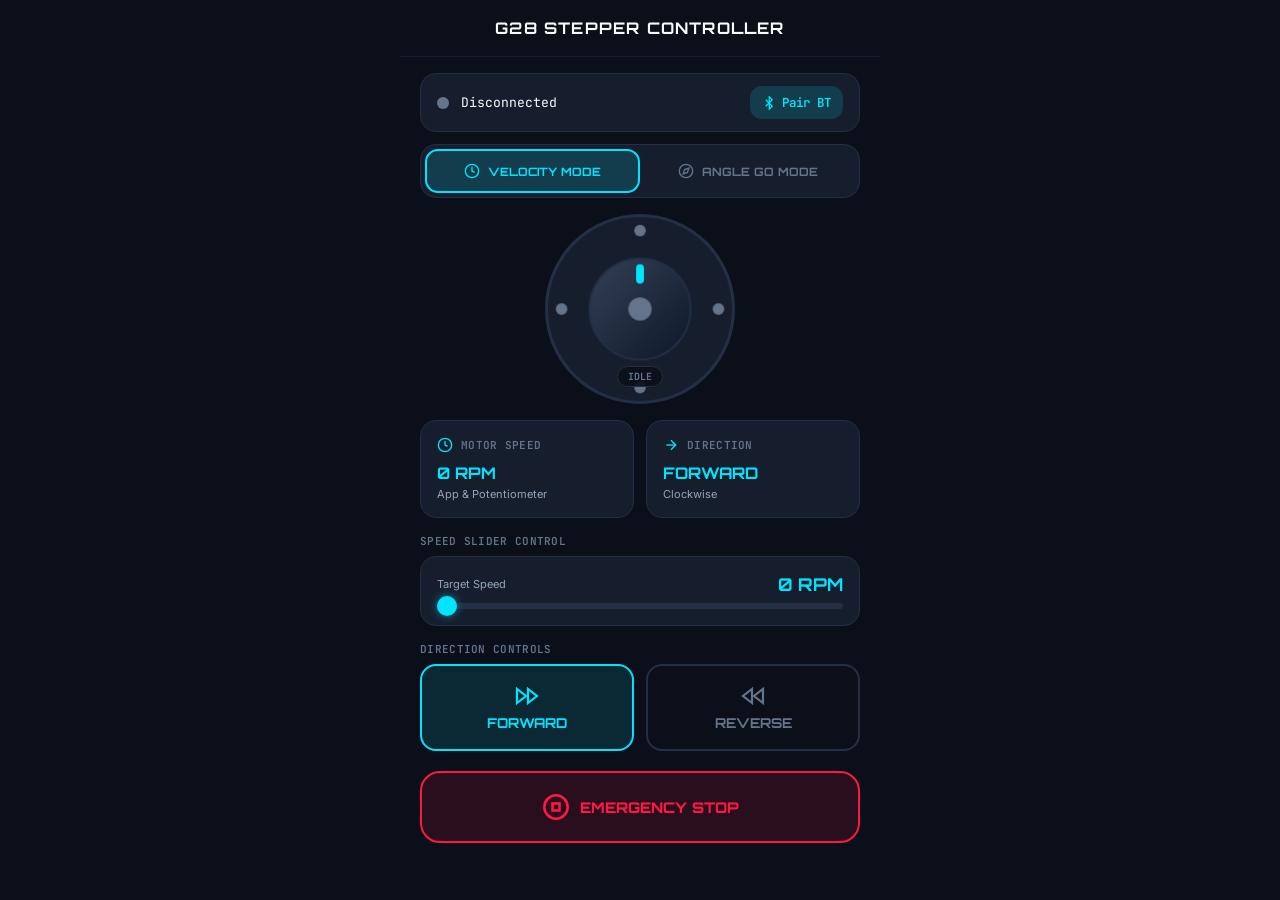
==== commit 51eca8f3: "Fix: identical single-column mobile layout on desktop, 0 RPM start, clean labels, SVG icons only" ====
--- a/index.html
+++ b/index.html
@@ -3,206 +3,160 @@
 <head>
   <meta charset="UTF-8">
   <meta name="viewport" content="width=device-width, initial-scale=1.0, maximum-scale=1.0, user-scalable=no">
-  <meta name="theme-color" content="#090D16">
-  <meta name="description" content="G28 Stepper Motor Controller — Modern Web Application">
+  <meta name="theme-color" content="#0B0F19">
+  <meta name="description" content="G28 Stepper Motor Controller Web App">
   <title>G28 Stepper Controller</title>
-
-  <!-- Google Fonts -->
   <link rel="preconnect" href="https://fonts.googleapis.com">
   <link rel="preconnect" href="https://fonts.gstatic.com" crossorigin>
-  <link href="https://fonts.googleapis.com/css2?family=Inter:wght@400;500;600;700&family=JetBrains+Mono:wght@500;600;700;800&family=Orbitron:wght@600;700;800;900&display=swap" rel="stylesheet">
-
-  <!-- Stylesheets -->
+  <link href="https://fonts.googleapis.com/css2?family=Inter:wght@400;500;600;700&family=JetBrains+Mono:wght@500;600;700&family=Orbitron:wght@600;700;800;900&display=swap" rel="stylesheet">
   <link rel="stylesheet" href="css/main.css">
   <link rel="stylesheet" href="css/components.css">
 </head>
 <body>
+  <div class="app-shell">
 
-  <div class="app-container">
-
-    <!-- Top Header -->
-    <header class="app-header">
-      <h1 class="app-title">G28 STEPPER CONTROLLER</h1>
+    <!-- AppBar -->
+    <header class="app-bar">
+      <h1>G28 STEPPER CONTROLLER</h1>
     </header>
 
-    <!-- Emergency Alert Banner (Shown when Emergency Stop is Active) -->
-    <div id="emergencyBanner" class="emergency-banner">
-      <div class="emergency-banner-icon">
-        <svg width="24" height="24" viewBox="0 0 24 24" fill="none" stroke="currentColor" stroke-width="2.2" stroke-linecap="round" stroke-linejoin="round">
-          <path d="m21.73 18-8-14a2 2 0 0 0-3.48 0l-8 14A2 2 0 0 0 4 21h16a2 2 0 0 0 1.73-3Z"></path>
-          <line x1="12" y1="9" x2="12" y2="13"></line>
-          <line x1="12" y1="17" x2="12.01" y2="17"></line>
-        </svg>
+    <main class="app-body">
+
+      <!-- Connection Bar -->
+      <div class="card connection-bar">
+        <div id="connDot" class="conn-dot"></div>
+        <span id="connText" class="conn-text">Disconnected</span>
+        <button id="btnPair" class="btn-pair">
+          <svg width="14" height="14" viewBox="0 0 24 24" fill="none" stroke="currentColor" stroke-width="2.2"><path d="M6.5 6.5 17.5 17.5l-5 5V1.5l5 5L6.5 17.5"/></svg>
+          Pair BT
+        </button>
+        <button id="btnDiscon" class="btn-discon" style="display:none;">Disconnect</button>
       </div>
-      <div>
-        <div class="emergency-banner-title">EMERGENCY STOP ACTIVE</div>
-        <div class="emergency-banner-sub">Motor outputs released. Press button below to resume.</div>
+
+      <!-- Mode Tabs -->
+      <div class="mode-tabs">
+        <button id="tabVel" class="mode-tab vel-on">
+          <svg width="16" height="16" viewBox="0 0 24 24" fill="none" stroke="currentColor" stroke-width="2"><circle cx="12" cy="12" r="10"/><polyline points="12 6 12 12 16 14"/></svg>
+          VELOCITY MODE
+        </button>
+        <button id="tabAng" class="mode-tab">
+          <svg width="16" height="16" viewBox="0 0 24 24" fill="none" stroke="currentColor" stroke-width="2"><circle cx="12" cy="12" r="10"/><polygon points="16.24 7.76 14.12 14.12 7.76 16.24 9.88 9.88 16.24 7.76"/></svg>
+          ANGLE GO MODE
+        </button>
       </div>
-    </div>
 
-    <!-- Main Layout Grid (2 Columns on Desktop, 1 Column on Mobile) -->
-    <main class="main-grid">
+      <!-- Emergency Banner -->
+      <div id="eBanner" class="e-banner">
+        <svg width="24" height="24" viewBox="0 0 24 24" fill="none" stroke="var(--danger-red)" stroke-width="2.2"><path d="m21.73 18-8-14a2 2 0 0 0-3.48 0l-8 14A2 2 0 0 0 4 21h16a2 2 0 0 0 1.73-3Z"/><line x1="12" y1="9" x2="12" y2="13"/><line x1="12" y1="17" x2="12.01" y2="17"/></svg>
+        <div>
+          <div class="e-banner-title">EMERGENCY STOP ACTIVE</div>
+          <div class="e-banner-sub">Motor outputs released. Press button to resume.</div>
+        </div>
+      </div>
 
-      <!-- LEFT COLUMN: Stepper Motor Visualizer & Emergency Stop -->
-      <section class="motor-column">
-        <div class="sleek-card motor-card">
-          <div class="section-label" style="align-self: flex-start;">MOTOR DYNAMICS</div>
-          <div id="motorBox" class="motor-container">
-            <canvas id="motorCanvas" width="220" height="220"></canvas>
-            <div id="motorPill" class="motor-status-pill">IDLE</div>
+      <!-- Motor Visualizer -->
+      <div class="motor-wrap">
+        <div id="motorRing" class="motor-ring">
+          <canvas id="motorCanvas" width="190" height="190"></canvas>
+          <div id="motorPill" class="motor-pill">IDLE</div>
+        </div>
+      </div>
+
+      <!-- ═══ VELOCITY MODE PAGE ═══ -->
+      <div id="velPage">
+        <!-- Info Cards -->
+        <div class="info-row">
+          <div class="card">
+            <div class="info-hdr">
+              <svg width="16" height="16" viewBox="0 0 24 24" fill="none" stroke="var(--primary-cyan)" stroke-width="2"><circle cx="12" cy="12" r="10"/><polyline points="12 6 12 12 16 14"/></svg>
+              <span class="label-sm">MOTOR SPEED</span>
+            </div>
+            <div id="speedVal" class="info-val" style="color:var(--primary-cyan)">0 RPM</div>
+            <div class="sub-sm">App &amp; Potentiometer</div>
+          </div>
+          <div class="card">
+            <div class="info-hdr">
+              <svg width="16" height="16" viewBox="0 0 24 24" fill="none" stroke="var(--primary-cyan)" stroke-width="2"><path d="M5 12h14"/><path d="m12 5 7 7-7 7"/></svg>
+              <span class="label-sm">DIRECTION</span>
+            </div>
+            <div id="dirVal" class="info-val" style="color:var(--primary-cyan)">FORWARD</div>
+            <div id="dirSub" class="sub-sm">Clockwise</div>
           </div>
         </div>
 
-        <!-- Emergency Stop Hero Button -->
-        <button id="btnHeroEmergencyStop" class="hero-emergency-btn">
-          <svg width="22" height="22" viewBox="0 0 24 24" fill="none" stroke="currentColor" stroke-width="2.2" stroke-linecap="round" stroke-linejoin="round">
-            <circle cx="12" cy="12" r="10"></circle>
-            <rect x="9" y="9" width="6" height="6"></rect>
-          </svg>
-          <span id="emergencyBtnText">EMERGENCY STOP</span>
-        </button>
-      </section>
-
-      <!-- RIGHT COLUMN: Connection Status, Mode Switcher & Controls -->
-      <section class="controls-column">
-
-        <!-- 1. Connection Status Bar Card -->
-        <div class="sleek-card connection-bar">
-          <div class="connection-info">
-            <div id="statusDot" class="status-dot"></div>
-            <span id="statusText" class="status-text">Disconnected</span>
+        <!-- Speed Slider -->
+        <div class="label-sm" style="margin-top:16px;">SPEED SLIDER CONTROL</div>
+        <div class="card slider-card" style="margin-top:8px;">
+          <div class="slider-top">
+            <span class="sub-sm">Target Speed</span>
+            <span id="sliderVal" class="slider-val">0 RPM</span>
           </div>
-          <button id="btnPairBt" class="btn-pair">
-            <svg width="15" height="15" viewBox="0 0 24 24" fill="none" stroke="currentColor" stroke-width="2.2" stroke-linecap="round" stroke-linejoin="round">
-              <path d="M6.5 6.5 17.5 17.5l-5 5V1.5l5 5L6.5 17.5"></path>
-            </svg>
-            Pair Bluetooth
-          </button>
-          <button id="btnDisconnect" class="btn-disconnect" style="display: none;">Disconnect</button>
+          <input type="range" id="slider" class="sl" min="0" max="80" value="0">
         </div>
 
-        <!-- 2. Mode Switching Segmented Tabs -->
-        <div class="mode-tabs">
-          <button id="tabVelocity" class="mode-tab active velocity">
-            <svg width="16" height="16" viewBox="0 0 24 24" fill="none" stroke="currentColor" stroke-width="2" stroke-linecap="round" stroke-linejoin="round">
-              <circle cx="12" cy="12" r="10"></circle>
-              <polyline points="12 6 12 12 16 14"></polyline>
-            </svg>
-            VELOCITY MODE
+        <!-- Direction Buttons -->
+        <div class="label-sm" style="margin-top:16px;">DIRECTION CONTROLS</div>
+        <div class="dir-row" style="margin-top:8px;">
+          <button id="btnFwd" class="dir-btn sel-fwd">
+            <svg width="24" height="24" viewBox="0 0 24 24" fill="none" stroke="currentColor" stroke-width="2.2"><polygon points="13 19 22 12 13 5 13 19"/><polygon points="2 19 11 12 2 5 2 19"/></svg>
+            <span>FORWARD</span>
           </button>
-          <button id="tabPosition" class="mode-tab">
-            <svg width="16" height="16" viewBox="0 0 24 24" fill="none" stroke="currentColor" stroke-width="2" stroke-linecap="round" stroke-linejoin="round">
-              <circle cx="12" cy="12" r="10"></circle>
-              <polygon points="16.24 7.76 14.12 14.12 7.76 16.24 9.88 9.88 16.24 7.76"></polygon>
-            </svg>
-            ANGLE MODE
+          <button id="btnRev" class="dir-btn">
+            <svg width="24" height="24" viewBox="0 0 24 24" fill="none" stroke="currentColor" stroke-width="2.2"><polygon points="11 19 2 12 11 5 11 19"/><polygon points="22 19 13 12 22 5 22 19"/></svg>
+            <span>REVERSE</span>
+          </button>
+        </div>
+      </div>
+
+      <!-- ═══ ANGLE GO MODE PAGE ═══ -->
+      <div id="angPage" style="display:none;">
+        <!-- Current Angle -->
+        <div class="card angle-card">
+          <div>
+            <div style="display:flex;align-items:center;gap:8px;">
+              <svg width="16" height="16" viewBox="0 0 24 24" fill="none" stroke="var(--warning-yellow)" stroke-width="2"><circle cx="12" cy="12" r="10"/><polygon points="16.24 7.76 14.12 14.12 7.76 16.24 9.88 9.88 16.24 7.76"/></svg>
+              <span class="label-sm">CURRENT ANGLE</span>
+            </div>
+            <div id="angleVal" class="angle-val">0°</div>
+          </div>
+          <button id="btnTare" class="btn-tare">
+            <svg width="16" height="16" viewBox="0 0 24 24" fill="none" stroke="currentColor" stroke-width="2"><circle cx="12" cy="12" r="10"/><circle cx="12" cy="12" r="3"/></svg>
+            ZERO TARE (0°)
           </button>
         </div>
 
-        <!-- 3. MODE 1: CONTINUOUS VELOCITY CONTROLLER VIEW -->
-        <div id="velocityPage">
-          <!-- Info Row (Speed & Direction) -->
-          <div class="info-row">
-            <div class="sleek-card">
-              <div class="info-card-header">
-                <svg width="16" height="16" viewBox="0 0 24 24" fill="none" stroke="var(--cyan-primary)" stroke-width="2"><circle cx="12" cy="12" r="10"></circle><polyline points="12 6 12 12 16 14"></polyline></svg>
-                <span class="section-label" style="margin: 0;">MOTOR SPEED</span>
-              </div>
-              <div id="motorSpeedVal" class="info-card-value" style="color: var(--cyan-primary);">0 RPM</div>
-              <div class="subtext-muted">Live Speed Readout</div>
-            </div>
-
-            <div class="sleek-card">
-              <div class="info-card-header">
-                <svg id="dirIcon" width="16" height="16" viewBox="0 0 24 24" fill="none" stroke="var(--cyan-primary)" stroke-width="2"><path d="M5 12h14"></path><path d="m12 5 7 7-7 7"></path></svg>
-                <span class="section-label" style="margin: 0;">DIRECTION</span>
-              </div>
-              <div id="dirVal" class="info-card-value" style="color: var(--cyan-primary);">FORWARD</div>
-              <div id="dirCmdSub" class="subtext-muted">Clockwise</div>
-            </div>
+        <!-- Target Angle Positioning -->
+        <div class="label-sm" style="margin-top:16px;color:var(--warning-yellow)">TARGET ANGLE POSITIONING</div>
+        <div class="card" style="margin-top:8px;">
+          <div class="sub-sm">Select or enter relative target movement:</div>
+          <div class="chips" style="margin-top:14px;">
+            <button class="chip" data-deg="15">+15°</button>
+            <button class="chip" data-deg="45">+45°</button>
+            <button class="chip" data-deg="90">+90°</button>
+            <button class="chip" data-deg="180">+180°</button>
+            <button class="chip" data-deg="-45">-45°</button>
+            <button class="chip" data-deg="-90">-90°</button>
+            <button class="chip" data-deg="-180">-180°</button>
           </div>
-
-          <!-- Speed Slider Box -->
-          <div class="section-label">SPEED SLIDER CONTROL</div>
-          <div class="sleek-card speed-slider-card">
-            <div class="speed-slider-header">
-              <span class="subtext-muted" style="font-size: 0.85rem; font-weight: 500;">Target Velocity</span>
-              <span id="sliderReadout" class="speed-value-cyan">0 RPM</span>
-            </div>
-            <input type="range" id="speedSlider" class="sleek-slider" min="0" max="80" value="0" step="1">
-            <div class="subtext-muted">Adjust motor RPM from 0 to 80</div>
-          </div>
-
-          <!-- Direction Controls -->
-          <div class="section-label">DIRECTION CONTROLS</div>
-          <div class="direction-row">
-            <button id="btnFwd" class="direction-btn active fwd">
-              <svg width="24" height="24" viewBox="0 0 24 24" fill="none" stroke="currentColor" stroke-width="2.2" stroke-linecap="round" stroke-linejoin="round">
-                <polygon points="13 19 22 12 13 5 13 19"></polygon>
-                <polygon points="2 19 11 12 2 5 2 19"></polygon>
-              </svg>
-              <span class="dir-label">FORWARD</span>
-            </button>
-            <button id="btnRev" class="direction-btn">
-              <svg width="24" height="24" viewBox="0 0 24 24" fill="none" stroke="currentColor" stroke-width="2.2" stroke-linecap="round" stroke-linejoin="round">
-                <polygon points="11 19 2 12 11 5 11 19"></polygon>
-                <polygon points="22 19 13 12 22 5 22 19"></polygon>
-              </svg>
-              <span class="dir-label">REVERSE</span>
+          <div class="angle-input-row">
+            <input type="number" id="angleInput" class="angle-input" value="90" placeholder="Target Angle">
+            <button id="btnGo" class="btn-go">
+              <svg width="18" height="18" viewBox="0 0 24 24" fill="currentColor"><polygon points="5 3 19 12 5 21 5 3"/></svg>
+              MOVE GO
             </button>
           </div>
         </div>
+      </div>
 
-        <!-- 4. MODE 2: ANGLE POSITION CONTROLLER VIEW -->
-        <div id="positionPage" style="display: none;">
-          <!-- Angle Position Summary Card -->
-          <div class="sleek-card angle-summary-card">
-            <div>
-              <div style="display: flex; align-items: center; gap: 8px;">
-                <svg width="16" height="16" viewBox="0 0 24 24" fill="none" stroke="var(--yellow-accent)" stroke-width="2"><circle cx="12" cy="12" r="10"></circle><polygon points="16.24 7.76 14.12 14.12 7.76 16.24 9.88 9.88 16.24 7.76"></polygon></svg>
-                <span class="section-label" style="margin: 0; color: var(--yellow-accent);">CURRENT ANGLE</span>
-              </div>
-              <div id="currentAngleVal" class="angle-large-value">0°</div>
-            </div>
-            <button id="btnZeroTare" class="btn-reset-zero">
-              <svg width="16" height="16" viewBox="0 0 24 24" fill="none" stroke="currentColor" stroke-width="2"><circle cx="12" cy="12" r="10"></circle><circle cx="12" cy="12" r="3"></circle></svg>
-              Reset to 0°
-            </button>
-          </div>
-
-          <!-- Target Angle Positioning Card -->
-          <div class="section-label" style="color: var(--yellow-accent);">TARGET ANGLE POSITIONING</div>
-          <div class="sleek-card" style="display: flex; flex-direction: column; gap: 12px;">
-            <div class="subtext-muted">Select a preset or enter target degrees:</div>
-
-            <!-- Preset Angle Quick Chips -->
-            <div class="chips-scroll">
-              <button class="angle-chip" data-deg="15">+15°</button>
-              <button class="angle-chip" data-deg="45">+45°</button>
-              <button class="angle-chip" data-deg="90">+90°</button>
-              <button class="angle-chip" data-deg="180">+180°</button>
-              <button class="angle-chip" data-deg="-45">-45°</button>
-              <button class="angle-chip" data-deg="-90">-90°</button>
-              <button class="angle-chip" data-deg="-180">-180°</button>
-            </div>
-
-            <div class="angle-input-row">
-              <input type="number" id="angleInputField" class="angle-input-field" value="90" placeholder="Angle (e.g. 90)">
-              <button id="btnMoveGo" class="btn-rotate">
-                <svg width="18" height="18" viewBox="0 0 24 24" fill="currentColor"><polygon points="5 3 19 12 5 21 5 3"></polygon></svg>
-                Rotate
-              </button>
-            </div>
-          </div>
-        </div>
-
-      </section>
+      <!-- Emergency Stop Button -->
+      <button id="btnStop" class="e-stop">
+        <svg width="28" height="28" viewBox="0 0 24 24" fill="none" stroke="currentColor" stroke-width="2.2"><circle cx="12" cy="12" r="10"/><rect x="9" y="9" width="6" height="6"/></svg>
+        <span id="stopText">EMERGENCY STOP</span>
+      </button>
 
     </main>
-
   </div>
 
-  <!-- Scripts -->
   <script src="js/visualizers/stepper_canvas.js"></script>
   <script src="js/hardware/ble_service.js"></script>
   <script src="js/app.js"></script>
--- a/css/main.css
+++ b/css/main.css
@@ -1,43 +1,28 @@
 /* ==========================================================================
-   G28 STEPPER CONTROLLER — MODERN RESPONSIVE DESIGN SYSTEM
-   Sleek Dark Industrial Aesthetic with Seamless Mobile & Desktop Layouts
+   G28 STEPPER CONTROLLER — THEME
+   Exact colors and fonts from Flutter ArduinoBtTheme
    ========================================================================== */
 
-@import url('https://fonts.googleapis.com/css2?family=Inter:wght@400;500;600;700&family=JetBrains+Mono:wght@500;600;700;800&family=Orbitron:wght@600;700;800;900&display=swap');
+@import url('https://fonts.googleapis.com/css2?family=Inter:wght@400;500;600;700&family=JetBrains+Mono:wght@500;600;700&family=Orbitron:wght@600;700;800;900&display=swap');
 
 :root {
-  /* Color Palette */
-  --bg-dark: #090D16;
-  --bg-surface: #0F172A;
-  --card-bg: rgba(17, 24, 39, 0.85);
-  --card-border: #1E293B;
-  --card-border-focus: #334155;
+  --bg-dark: #0B0F19;
+  --card-bg: #161E2E;
+  --card-border: #232F45;
 
-  --cyan-primary: #00E5FF;
-  --cyan-glow: rgba(0, 229, 255, 0.25);
-  --cyan-dim: rgba(0, 229, 255, 0.12);
-
-  --purple-accent: #A855F7;
-  --purple-dim: rgba(168, 85, 247, 0.12);
-
-  --yellow-accent: #FFB703;
-  --yellow-glow: rgba(255, 183, 3, 0.25);
-  --yellow-dim: rgba(255, 183, 3, 0.12);
-
-  --green-success: #10B981;
-  --green-glow: rgba(16, 185, 129, 0.35);
-
-  --red-danger: #EF4444;
-  --red-glow: rgba(239, 68, 68, 0.35);
-  --red-dim: rgba(239, 68, 68, 0.12);
+  --primary-cyan: #00E5FF;
+  --accent-purple: #8B5CF6;
+  --success-green: #10B981;
+  --danger-red: #FF1744;
+  --warning-yellow: #FFC107;
 
   --text-main: #F8FAFC;
   --text-muted: #94A3B8;
   --text-dim: #64748B;
 
-  --font-header: 'Orbitron', -apple-system, sans-serif;
+  --font-header: 'Orbitron', sans-serif;
   --font-mono: 'JetBrains Mono', monospace;
-  --font-body: 'Inter', -apple-system, sans-serif;
+  --font-body: 'Inter', sans-serif;
 }
 
 * {
@@ -53,80 +38,63 @@
   font-family: var(--font-body);
   min-height: 100vh;
   display: flex;
-  flex-direction: column;
-  align-items: center;
-  padding: 0;
-  background-image: 
-    radial-gradient(circle at 10% 20%, rgba(0, 229, 255, 0.04) 0%, transparent 40%),
-    radial-gradient(circle at 90% 80%, rgba(168, 85, 247, 0.04) 0%, transparent 40%);
+  justify-content: center;
 }
 
-/* Master Container */
-.app-container {
+/* Single centered column — identical on mobile and desktop */
+.app-shell {
   width: 100%;
-  max-width: 960px;
+  max-width: 480px;
   min-height: 100vh;
   display: flex;
   flex-direction: column;
-  padding: 0 16px 40px 16px;
 }
 
-/* Top App Header */
-.app-header {
+/* AppBar */
+.app-bar {
   display: flex;
   align-items: center;
   justify-content: center;
-  padding: 20px 0 16px 0;
-  border-bottom: 1px solid var(--card-border);
-  margin-bottom: 20px;
+  padding: 18px 20px;
+  border-bottom: 1px solid rgba(35, 47, 69, 0.5);
 }
 
-.app-title {
+.app-bar h1 {
   font-family: var(--font-header);
-  font-size: 1.15rem;
-  font-weight: 800;
-  letter-spacing: 1.5px;
+  font-size: 1rem;
+  font-weight: 700;
+  letter-spacing: 1.2px;
   color: var(--text-main);
-  text-shadow: 0 0 15px rgba(0, 229, 255, 0.2);
 }
 
-/* Main Responsive Layout Grid */
-.main-grid {
-  display: grid;
-  grid-template-columns: 1fr;
-  gap: 20px;
+/* Scrollable body content */
+.app-body {
+  flex: 1;
+  overflow-y: auto;
+  padding: 16px 20px 32px 20px;
+  display: flex;
+  flex-direction: column;
+  gap: 12px;
 }
 
-@media (min-width: 768px) {
-  .main-grid {
-    grid-template-columns: 340px 1fr;
-    gap: 24px;
-    align-items: start;
-  }
+/* Card base */
+.card {
+  background: var(--card-bg);
+  border: 1px solid var(--card-border);
+  border-radius: 16px;
+  padding: 16px;
 }
 
-/* Reusable Sleek Card */
-.sleek-card {
-  background-color: var(--card-bg);
-  border: 1px solid var(--card-border);
-  border-radius: 18px;
-  padding: 18px;
-  backdrop-filter: blur(12px);
-  -webkit-backdrop-filter: blur(12px);
-  transition: border-color 0.2s ease, box-shadow 0.2s ease;
+/* Label style */
+.label-sm {
+  font-family: var(--font-mono);
+  font-size: 0.69rem;
+  font-weight: 600;
+  color: var(--text-dim);
+  letter-spacing: 0.3px;
 }
 
-.sleek-card:hover {
-  border-color: var(--card-border-focus);
+.sub-sm {
+  font-size: 0.69rem;
+  color: var(--text-muted);
 }
-
-/* Section Header Labels */
-.section-label {
-  font-family: var(--font-mono);
-  font-size: 0.72rem;
-  font-weight: 700;
-  color: var(--text-dim);
-  letter-spacing: 0.8px;
-  text-transform: uppercase;
-  margin-bottom: 8px;
-}
--- a/css/components.css
+++ b/css/components.css
@@ -1,47 +1,37 @@
 /* ==========================================================================
-   G28 STEPPER CONTROLLER — COMPONENT STYLES
+   G28 STEPPER CONTROLLER — COMPONENTS
+   Faithful reproduction of the Flutter mobile app widgets
    ========================================================================== */
 
-/* 1. Connection Status Bar */
+/* ── Connection Bar ── */
 .connection-bar {
   display: flex;
   align-items: center;
-  justify-content: space-between;
-  padding: 14px 18px;
-  margin-bottom: 16px;
-}
-
-.connection-info {
-  display: flex;
-  align-items: center;
-  gap: 12px;
+  padding: 12px 16px;
+}
+
+.conn-dot {
+  width: 12px;
+  height: 12px;
+  border-radius: 50%;
+  background: var(--text-dim);
+  flex-shrink: 0;
+  transition: all .3s;
+}
+.conn-dot.on {
+  background: var(--success-green);
+  box-shadow: 0 0 8px rgba(16,185,129,.5);
+}
+.conn-dot.mid {
+  background: var(--warning-yellow);
+  box-shadow: 0 0 8px rgba(255,193,7,.5);
+}
+
+.conn-text {
   flex: 1;
-  overflow: hidden;
-}
-
-.status-dot {
-  width: 10px;
-  height: 10px;
-  border-radius: 50%;
-  background-color: var(--text-dim);
-  flex-shrink: 0;
-  transition: all 0.3s ease;
-}
-
-.status-dot.connected {
-  background-color: var(--green-success);
-  box-shadow: 0 0 12px var(--green-glow);
-}
-
-.status-dot.connecting {
-  background-color: var(--yellow-accent);
-  box-shadow: 0 0 12px var(--yellow-glow);
-}
-
-.status-text {
-  font-family: var(--font-mono);
-  font-size: 0.85rem;
-  font-weight: 600;
+  margin-left: 12px;
+  font-family: var(--font-mono);
+  font-size: .82rem;
   color: var(--text-main);
   white-space: nowrap;
   overflow: hidden;
@@ -49,504 +39,359 @@
 }
 
 .btn-pair {
-  background: var(--cyan-dim);
-  color: var(--cyan-primary);
-  border: 1px solid var(--cyan-primary);
-  padding: 8px 16px;
+  margin-left: auto;
+  background: rgba(0,229,255,.15);
+  color: var(--primary-cyan);
+  border: none;
+  padding: 8px 12px;
   border-radius: 12px;
   font-family: var(--font-mono);
-  font-size: 0.8rem;
-  font-weight: 700;
-  display: flex;
-  align-items: center;
-  gap: 8px;
-  cursor: pointer;
-  transition: all 0.2s ease;
-  user-select: none;
-}
-
-.btn-pair:hover {
-  background: var(--cyan-primary);
-  color: #000;
-  box-shadow: 0 0 15px var(--cyan-glow);
-}
-
-.btn-disconnect {
-  background: transparent;
-  color: var(--red-danger);
-  border: 1px solid rgba(239, 68, 68, 0.4);
-  padding: 8px 14px;
-  border-radius: 12px;
-  font-family: var(--font-mono);
-  font-size: 0.78rem;
+  font-size: .78rem;
   font-weight: 600;
-  cursor: pointer;
-  transition: all 0.2s ease;
-}
-
-.btn-disconnect:hover {
-  background: var(--red-dim);
-  border-color: var(--red-danger);
-}
-
-/* 2. Mode Switching Tabs */
+  display: flex;
+  align-items: center;
+  gap: 6px;
+  cursor: pointer;
+}
+.btn-pair:active { opacity: .7; }
+
+.btn-discon {
+  margin-left: auto;
+  background: none;
+  border: none;
+  color: var(--danger-red);
+  font-family: var(--font-mono);
+  font-size: .78rem;
+  font-weight: 600;
+  cursor: pointer;
+}
+
+/* ── Mode Tabs ── */
 .mode-tabs {
-  display: grid;
-  grid-template-columns: 1fr 1fr;
-  background-color: var(--bg-surface);
+  display: flex;
+  background: var(--card-bg);
   border: 1px solid var(--card-border);
-  border-radius: 14px;
+  border-radius: 16px;
   padding: 4px;
-  margin-bottom: 18px;
 }
 
 .mode-tab {
+  flex: 1;
   display: flex;
   align-items: center;
   justify-content: center;
   gap: 8px;
-  padding: 12px 10px;
-  border-radius: 10px;
-  border: 1.5px solid transparent;
+  padding: 12px 4px;
+  border-radius: 13px;
+  border: 2px solid transparent;
   background: transparent;
   color: var(--text-dim);
   font-family: var(--font-header);
-  font-size: 0.78rem;
-  font-weight: 700;
-  letter-spacing: 0.5px;
-  cursor: pointer;
-  transition: all 0.2s ease;
-  user-select: none;
-}
-
-.mode-tab:hover {
+  font-size: .72rem;
+  font-weight: 700;
+  cursor: pointer;
+  transition: all .2s;
+}
+.mode-tab.vel-on {
+  background: rgba(0,229,255,.15);
+  border-color: var(--primary-cyan);
+  color: var(--primary-cyan);
+}
+.mode-tab.ang-on {
+  background: rgba(255,193,7,.15);
+  border-color: var(--warning-yellow);
+  color: var(--warning-yellow);
+}
+
+/* ── Emergency Banner ── */
+.e-banner {
+  display: none;
+  padding: 12px 16px;
+  background: rgba(255,23,68,.12);
+  border: 2px solid var(--danger-red);
+  border-radius: 16px;
+  align-items: center;
+  gap: 12px;
+}
+.e-banner.show { display: flex; }
+.e-banner svg { flex-shrink: 0; }
+.e-banner-title {
+  font-family: var(--font-header);
+  font-size: .82rem;
+  color: var(--danger-red);
+  font-weight: 700;
+}
+.e-banner-sub {
+  font-size: .7rem;
   color: var(--text-muted);
 }
 
-.mode-tab.active.velocity {
-  background: var(--cyan-dim);
-  border-color: var(--cyan-primary);
-  color: var(--cyan-primary);
-}
-
-.mode-tab.active.position {
-  background: var(--yellow-dim);
-  border-color: var(--yellow-accent);
-  color: var(--yellow-accent);
-}
-
-/* 3. Emergency Alert Banner */
-.emergency-banner {
-  display: none;
-  padding: 14px 18px;
-  background: var(--red-dim);
-  border: 1.5px solid var(--red-danger);
-  border-radius: 14px;
-  align-items: center;
-  gap: 14px;
-  margin-bottom: 18px;
-}
-
-.emergency-banner.active {
-  display: flex;
-}
-
-.emergency-banner-icon {
-  display: flex;
-  align-items: center;
+/* ── Motor Widget ── */
+.motor-wrap {
+  display: flex;
   justify-content: center;
-  color: var(--red-danger);
-}
-
-.emergency-banner-title {
-  font-family: var(--font-header);
-  font-size: 0.85rem;
-  color: var(--red-danger);
-  font-weight: 800;
-  letter-spacing: 0.5px;
-}
-
-.emergency-banner-sub {
-  font-family: var(--font-body);
-  font-size: 0.75rem;
-  color: var(--text-muted);
-}
-
-/* 4. Stepper Motor Visualizer (Left Column on Desktop) */
-.motor-column {
-  display: flex;
-  flex-direction: column;
-  gap: 16px;
-}
-
-.motor-card {
-  display: flex;
-  flex-direction: column;
-  align-items: center;
-  justify-content: center;
-  padding: 24px 20px;
-}
-
-.motor-container {
-  width: 220px;
-  height: 220px;
-  border-radius: 50%;
-  background-color: #0b111e;
+  padding: 4px 0;
+}
+
+.motor-ring {
+  width: 190px;
+  height: 190px;
+  border-radius: 50%;
+  background: var(--card-bg);
   border: 3px solid var(--card-border);
   position: relative;
   display: flex;
   align-items: center;
   justify-content: center;
-  transition: border-color 0.3s ease, box-shadow 0.3s ease;
-}
-
-.motor-container.running-fwd {
-  border-color: var(--cyan-primary);
-  box-shadow: 0 0 25px var(--cyan-glow);
-}
-
-.motor-container.running-rev {
-  border-color: var(--purple-accent);
-  box-shadow: 0 0 25px rgba(168, 85, 247, 0.3);
-}
-
-.motor-container.halted {
-  border-color: var(--red-danger);
-  box-shadow: 0 0 25px var(--red-glow);
+  transition: border-color .3s, box-shadow .3s;
+}
+.motor-ring.fwd {
+  border-color: var(--primary-cyan);
+  box-shadow: 0 0 18px rgba(0,229,255,.25);
+}
+.motor-ring.rev {
+  border-color: var(--accent-purple);
+  box-shadow: 0 0 18px rgba(139,92,246,.25);
+}
+.motor-ring.stop {
+  border-color: var(--danger-red);
+  box-shadow: 0 0 18px rgba(255,23,68,.3);
 }
 
 #motorCanvas {
   position: absolute;
-  top: 0;
-  left: 0;
+  inset: 0;
   width: 100%;
   height: 100%;
   border-radius: 50%;
 }
 
-.motor-status-pill {
+.motor-pill {
   position: absolute;
-  bottom: 16px;
-  padding: 4px 12px;
-  background: rgba(9, 13, 22, 0.95);
+  bottom: 14px;
+  padding: 3px 10px;
+  background: rgba(11,15,25,.9);
   border: 1px solid var(--card-border);
   border-radius: 12px;
   font-family: var(--font-mono);
-  font-size: 0.7rem;
+  font-size: .62rem;
   font-weight: 700;
   color: var(--text-dim);
-  z-index: 10;
-  backdrop-filter: blur(8px);
-}
-
-.motor-status-pill.fwd {
-  color: var(--cyan-primary);
-  border-color: rgba(0, 229, 255, 0.4);
-}
-
-.motor-status-pill.rev {
-  color: var(--purple-accent);
-  border-color: rgba(168, 85, 247, 0.4);
-}
-
-.motor-status-pill.halted {
-  color: var(--red-danger);
-  border-color: rgba(239, 68, 68, 0.4);
-}
-
-/* 5. Hero Emergency Stop Button */
-.hero-emergency-btn {
-  width: 100%;
-  padding: 16px 20px;
-  border-radius: 14px;
-  border: 2px solid var(--red-danger);
-  background: var(--red-dim);
-  color: var(--red-danger);
-  font-family: var(--font-header);
-  font-size: 0.88rem;
-  font-weight: 800;
-  letter-spacing: 1px;
-  display: flex;
-  align-items: center;
-  justify-content: center;
-  gap: 10px;
-  cursor: pointer;
-  transition: all 0.2s ease;
-  user-select: none;
-}
-
-.hero-emergency-btn:hover {
-  background: var(--red-danger);
-  color: #fff;
-  box-shadow: 0 0 20px var(--red-glow);
-}
-
-.hero-emergency-btn.active {
-  background: var(--red-danger);
-  color: #fff;
-  box-shadow: 0 0 25px var(--red-glow);
-}
-
-/* 6. Info Row (Speed & Direction) */
+  z-index: 2;
+}
+.motor-pill.c-fwd { color: var(--primary-cyan); }
+.motor-pill.c-rev { color: var(--accent-purple); }
+.motor-pill.c-stop { color: var(--danger-red); border-color: var(--danger-red); }
+
+/* ── Info Cards Row ── */
 .info-row {
-  display: grid;
-  grid-template-columns: 1fr 1fr;
-  gap: 14px;
-  margin-bottom: 16px;
-}
-
-.info-card-header {
+  display: flex;
+  gap: 12px;
+}
+.info-row .card { flex: 1; }
+.info-hdr {
   display: flex;
   align-items: center;
   gap: 8px;
-  margin-bottom: 8px;
-}
-
-.info-card-value {
-  font-family: var(--font-header);
-  font-size: 1.15rem;
-  font-weight: 800;
-  margin-bottom: 2px;
-}
-
-.subtext-muted {
-  font-family: var(--font-body);
-  font-size: 0.75rem;
-  color: var(--text-muted);
-}
-
-/* 7. Speed Slider Card */
-.speed-slider-card {
+  margin-bottom: 10px;
+}
+.info-val {
+  font-family: var(--font-header);
+  font-size: 1rem;
+  font-weight: 700;
+  margin-bottom: 4px;
+}
+
+/* ── Speed Slider ── */
+.slider-card {
   display: flex;
   flex-direction: column;
-  gap: 12px;
-  margin-bottom: 16px;
-}
-
-.speed-slider-header {
+  gap: 8px;
+}
+.slider-top {
   display: flex;
   justify-content: space-between;
   align-items: center;
 }
-
-.speed-value-cyan {
-  font-family: var(--font-header);
-  font-size: 1.25rem;
-  color: var(--cyan-primary);
-  font-weight: 800;
-}
-
-input[type="range"].sleek-slider {
+.slider-val {
+  font-family: var(--font-header);
+  font-size: 1.1rem;
+  font-weight: 700;
+  color: var(--primary-cyan);
+}
+
+input[type="range"].sl {
   -webkit-appearance: none;
   appearance: none;
   width: 100%;
-  height: 8px;
-  background: var(--bg-surface);
-  border: 1px solid var(--card-border);
-  border-radius: 6px;
+  height: 6px;
+  background: var(--card-border);
+  border-radius: 4px;
   outline: none;
-  cursor: pointer;
-}
-
-input[type="range"].sleek-slider::-webkit-slider-thumb {
+}
+input[type="range"].sl::-webkit-slider-thumb {
   -webkit-appearance: none;
-  appearance: none;
-  width: 22px;
-  height: 22px;
-  border-radius: 50%;
-  background: var(--cyan-primary);
-  cursor: pointer;
-  box-shadow: 0 0 12px var(--cyan-primary);
-  border: 2px solid #fff;
-  transition: transform 0.1s ease;
-}
-
-input[type="range"].sleek-slider::-webkit-slider-thumb:hover {
-  transform: scale(1.15);
-}
-
-input[type="range"].sleek-slider::-moz-range-thumb {
-  width: 22px;
-  height: 22px;
-  border-radius: 50%;
-  background: var(--cyan-primary);
-  cursor: pointer;
-  box-shadow: 0 0 12px var(--cyan-primary);
-  border: 2px solid #fff;
-}
-
-/* 8. Direction Buttons */
-.direction-row {
-  display: grid;
-  grid-template-columns: 1fr 1fr;
-  gap: 14px;
-}
-
-.direction-btn {
-  background: var(--bg-surface);
+  width: 20px;
+  height: 20px;
+  border-radius: 50%;
+  background: var(--primary-cyan);
+  cursor: pointer;
+  box-shadow: 0 0 8px rgba(0,229,255,.5);
+}
+input[type="range"].sl::-moz-range-thumb {
+  width: 20px;
+  height: 20px;
+  border-radius: 50%;
+  background: var(--primary-cyan);
+  cursor: pointer;
+  border: none;
+}
+
+/* ── Direction Buttons ── */
+.dir-row {
+  display: flex;
+  gap: 12px;
+}
+.dir-btn {
+  flex: 1;
+  background: transparent;
   border: 2px solid var(--card-border);
-  border-radius: 14px;
-  padding: 16px 12px;
+  border-radius: 16px;
+  padding: 18px 8px;
   display: flex;
   flex-direction: column;
   align-items: center;
   gap: 6px;
   cursor: pointer;
-  transition: all 0.2s ease;
-  user-select: none;
-}
-
-.direction-btn svg {
+  transition: all .2s;
+}
+.dir-btn svg { color: var(--text-dim); transition: color .2s; }
+.dir-btn span {
+  font-family: var(--font-header);
+  font-size: .85rem;
+  font-weight: 700;
   color: var(--text-dim);
-  transition: color 0.2s ease;
-}
-
-.direction-btn .dir-label {
-  font-family: var(--font-header);
-  font-size: 0.85rem;
-  font-weight: 700;
-  color: var(--text-dim);
-  letter-spacing: 0.5px;
-  transition: color 0.2s ease;
-}
-
-.direction-btn:hover {
-  border-color: var(--card-border-focus);
-}
-
-.direction-btn.active.fwd {
-  background: var(--cyan-dim);
-  border-color: var(--cyan-primary);
-}
-.direction-btn.active.fwd svg,
-.direction-btn.active.fwd .dir-label {
-  color: var(--cyan-primary);
-}
-
-.direction-btn.active.rev {
-  background: var(--purple-dim);
-  border-color: var(--purple-accent);
-}
-.direction-btn.active.rev svg,
-.direction-btn.active.rev .dir-label {
-  color: var(--purple-accent);
-}
-
-/* 9. Angle Position Components */
-.angle-summary-card {
+  transition: color .2s;
+}
+.dir-btn.sel-fwd {
+  background: rgba(0,229,255,.12);
+  border-color: var(--primary-cyan);
+}
+.dir-btn.sel-fwd svg, .dir-btn.sel-fwd span { color: var(--primary-cyan); }
+.dir-btn.sel-rev {
+  background: rgba(139,92,246,.12);
+  border-color: var(--accent-purple);
+}
+.dir-btn.sel-rev svg, .dir-btn.sel-rev span { color: var(--accent-purple); }
+
+/* ── Angle Mode ── */
+.angle-card {
   display: flex;
   justify-content: space-between;
   align-items: center;
-  margin-bottom: 16px;
-}
-
-.angle-large-value {
-  font-family: var(--font-header);
-  font-size: 1.8rem;
-  color: var(--yellow-accent);
+}
+.angle-val {
+  font-family: var(--font-header);
+  font-size: 1.6rem;
   font-weight: 800;
-  margin-top: 4px;
-}
-
-.btn-reset-zero {
+  color: var(--warning-yellow);
+  margin-top: 6px;
+}
+.btn-tare {
   background: transparent;
-  border: 1px solid var(--yellow-accent);
-  color: var(--yellow-accent);
-  padding: 10px 16px;
+  border: 1px solid var(--warning-yellow);
+  color: var(--warning-yellow);
+  padding: 10px 14px;
   border-radius: 12px;
   font-family: var(--font-mono);
-  font-size: 0.78rem;
-  font-weight: 700;
-  display: flex;
-  align-items: center;
-  gap: 8px;
-  cursor: pointer;
-  transition: all 0.2s ease;
-  user-select: none;
-}
-
-.btn-reset-zero:hover {
-  background: var(--yellow-dim);
-}
-
-.chips-scroll {
+  font-size: .75rem;
+  font-weight: 600;
+  display: flex;
+  align-items: center;
+  gap: 6px;
+  cursor: pointer;
+}
+.btn-tare:active { opacity: .7; }
+
+.chips {
   display: flex;
   gap: 8px;
   overflow-x: auto;
-  padding-bottom: 4px;
-  margin: 10px 0 16px 0;
-}
-
-.chips-scroll::-webkit-scrollbar {
-  height: 4px;
-}
-.chips-scroll::-webkit-scrollbar-thumb {
-  background: var(--card-border);
-  border-radius: 4px;
-}
-
-.angle-chip {
-  background-color: var(--bg-surface);
+  padding-bottom: 2px;
+}
+.chips::-webkit-scrollbar { display: none; }
+
+.chip {
+  background: var(--bg-dark);
   border: 1px solid var(--card-border);
-  color: var(--yellow-accent);
-  font-family: var(--font-mono);
-  font-size: 0.78rem;
-  font-weight: 700;
-  padding: 8px 14px;
-  border-radius: 12px;
+  color: var(--warning-yellow);
+  font-family: var(--font-mono);
+  font-size: .75rem;
+  font-weight: 600;
+  padding: 6px 14px;
+  border-radius: 16px;
   white-space: nowrap;
   cursor: pointer;
   flex-shrink: 0;
-  transition: all 0.2s ease;
-  user-select: none;
-}
-
-.angle-chip:hover {
-  border-color: var(--yellow-accent);
-  background: var(--yellow-dim);
-}
+}
+.chip:active { border-color: var(--warning-yellow); background: rgba(255,193,7,.1); }
 
 .angle-input-row {
   display: flex;
   gap: 12px;
-}
-
-.angle-input-field {
+  margin-top: 14px;
+}
+.angle-input {
   flex: 1;
-  background-color: var(--bg-surface);
+  background: var(--bg-dark);
   border: 1px solid var(--card-border);
-  border-radius: 12px;
+  border-radius: 14px;
   padding: 12px 16px;
   color: var(--text-main);
   font-family: var(--font-mono);
-  font-size: 1rem;
+  font-size: .95rem;
   outline: none;
-  transition: border-color 0.2s ease;
-}
-
-.angle-input-field:focus {
-  border-color: var(--yellow-accent);
-}
-
-.btn-rotate {
-  background-color: var(--yellow-accent);
-  color: #000;
+}
+.angle-input:focus { border-color: var(--warning-yellow); }
+
+.btn-go {
+  background: var(--warning-yellow);
+  color: var(--bg-dark);
   border: none;
-  border-radius: 12px;
-  padding: 12px 22px;
-  font-family: var(--font-header);
-  font-size: 0.85rem;
+  border-radius: 14px;
+  padding: 12px 20px;
+  font-family: var(--font-header);
+  font-size: .85rem;
   font-weight: 800;
-  letter-spacing: 0.5px;
-  display: flex;
-  align-items: center;
-  gap: 8px;
-  cursor: pointer;
-  transition: opacity 0.2s ease, transform 0.1s ease;
-  user-select: none;
-}
-
-.btn-rotate:hover {
-  opacity: 0.9;
-  transform: translateY(-1px);
-}
+  display: flex;
+  align-items: center;
+  gap: 6px;
+  cursor: pointer;
+}
+.btn-go:active { opacity: .8; }
+
+/* ── Emergency Stop Button ── */
+.e-stop {
+  width: 100%;
+  padding: 20px;
+  border-radius: 20px;
+  border: 2px solid var(--danger-red);
+  background: rgba(255,23,68,.12);
+  color: var(--danger-red);
+  font-family: var(--font-header);
+  font-size: .92rem;
+  font-weight: 800;
+  display: flex;
+  align-items: center;
+  justify-content: center;
+  gap: 10px;
+  cursor: pointer;
+  transition: all .2s;
+  margin-top: 8px;
+}
+.e-stop:active { opacity: .8; }
+.e-stop.on {
+  background: var(--danger-red);
+  color: #fff;
+  box-shadow: 0 0 20px rgba(255,23,68,.5);
+}
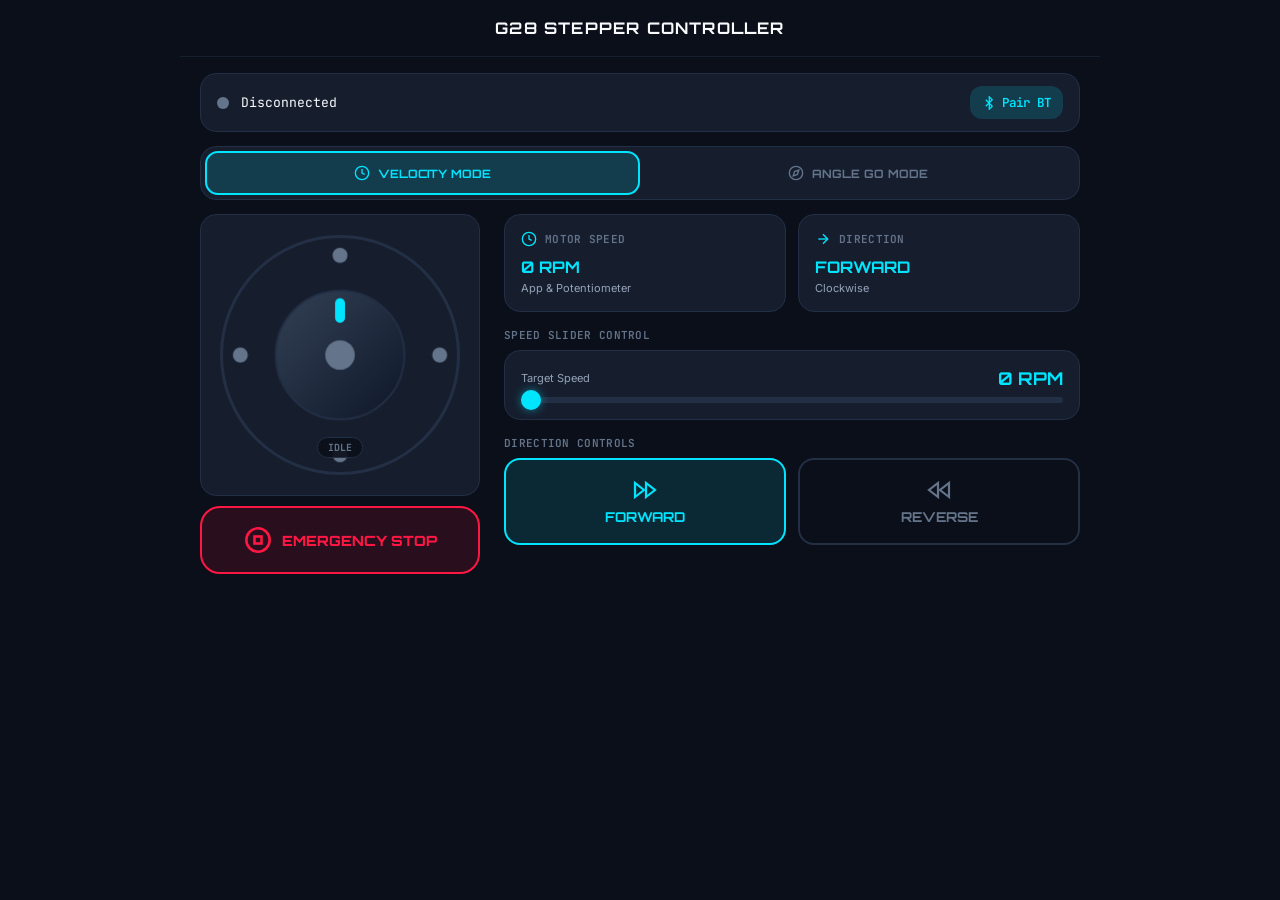
==== commit b9c6218b: "Responsive desktop layout, fix button labels: GO and Reset to 0°" ====
--- a/index.html
+++ b/index.html
@@ -22,7 +22,7 @@
 
     <main class="app-body">
 
-      <!-- Connection Bar -->
+      <!-- Connection Bar (full width, above grid) -->
       <div class="card connection-bar">
         <div id="connDot" class="conn-dot"></div>
         <span id="connText" class="conn-text">Disconnected</span>
@@ -33,7 +33,7 @@
         <button id="btnDiscon" class="btn-discon" style="display:none;">Disconnect</button>
       </div>
 
-      <!-- Mode Tabs -->
+      <!-- Mode Tabs (full width, above grid) -->
       <div class="mode-tabs">
         <button id="tabVel" class="mode-tab vel-on">
           <svg width="16" height="16" viewBox="0 0 24 24" fill="none" stroke="currentColor" stroke-width="2"><circle cx="12" cy="12" r="10"/><polyline points="12 6 12 12 16 14"/></svg>
@@ -45,7 +45,7 @@
         </button>
       </div>
 
-      <!-- Emergency Banner -->
+      <!-- Emergency Banner (full width) -->
       <div id="eBanner" class="e-banner">
         <svg width="24" height="24" viewBox="0 0 24 24" fill="none" stroke="var(--danger-red)" stroke-width="2.2"><path d="m21.73 18-8-14a2 2 0 0 0-3.48 0l-8 14A2 2 0 0 0 4 21h16a2 2 0 0 0 1.73-3Z"/><line x1="12" y1="9" x2="12" y2="13"/><line x1="12" y1="17" x2="12.01" y2="17"/></svg>
         <div>
@@ -54,105 +54,109 @@
         </div>
       </div>
 
-      <!-- Motor Visualizer -->
-      <div class="motor-wrap">
-        <div id="motorRing" class="motor-ring">
-          <canvas id="motorCanvas" width="190" height="190"></canvas>
-          <div id="motorPill" class="motor-pill">IDLE</div>
-        </div>
-      </div>
+      <!-- ═══ RESPONSIVE GRID: motor left + controls right on desktop ═══ -->
+      <div class="layout-grid">
 
-      <!-- ═══ VELOCITY MODE PAGE ═══ -->
-      <div id="velPage">
-        <!-- Info Cards -->
-        <div class="info-row">
-          <div class="card">
-            <div class="info-hdr">
-              <svg width="16" height="16" viewBox="0 0 24 24" fill="none" stroke="var(--primary-cyan)" stroke-width="2"><circle cx="12" cy="12" r="10"/><polyline points="12 6 12 12 16 14"/></svg>
-              <span class="label-sm">MOTOR SPEED</span>
+        <!-- LEFT COLUMN: Motor + Emergency Stop -->
+        <div class="left-col">
+          <div class="card motor-card">
+            <div id="motorRing" class="motor-ring">
+              <canvas id="motorCanvas" width="200" height="200"></canvas>
+              <div id="motorPill" class="motor-pill">IDLE</div>
             </div>
-            <div id="speedVal" class="info-val" style="color:var(--primary-cyan)">0 RPM</div>
-            <div class="sub-sm">App &amp; Potentiometer</div>
           </div>
-          <div class="card">
-            <div class="info-hdr">
-              <svg width="16" height="16" viewBox="0 0 24 24" fill="none" stroke="var(--primary-cyan)" stroke-width="2"><path d="M5 12h14"/><path d="m12 5 7 7-7 7"/></svg>
-              <span class="label-sm">DIRECTION</span>
-            </div>
-            <div id="dirVal" class="info-val" style="color:var(--primary-cyan)">FORWARD</div>
-            <div id="dirSub" class="sub-sm">Clockwise</div>
-          </div>
-        </div>
-
-        <!-- Speed Slider -->
-        <div class="label-sm" style="margin-top:16px;">SPEED SLIDER CONTROL</div>
-        <div class="card slider-card" style="margin-top:8px;">
-          <div class="slider-top">
-            <span class="sub-sm">Target Speed</span>
-            <span id="sliderVal" class="slider-val">0 RPM</span>
-          </div>
-          <input type="range" id="slider" class="sl" min="0" max="80" value="0">
-        </div>
-
-        <!-- Direction Buttons -->
-        <div class="label-sm" style="margin-top:16px;">DIRECTION CONTROLS</div>
-        <div class="dir-row" style="margin-top:8px;">
-          <button id="btnFwd" class="dir-btn sel-fwd">
-            <svg width="24" height="24" viewBox="0 0 24 24" fill="none" stroke="currentColor" stroke-width="2.2"><polygon points="13 19 22 12 13 5 13 19"/><polygon points="2 19 11 12 2 5 2 19"/></svg>
-            <span>FORWARD</span>
-          </button>
-          <button id="btnRev" class="dir-btn">
-            <svg width="24" height="24" viewBox="0 0 24 24" fill="none" stroke="currentColor" stroke-width="2.2"><polygon points="11 19 2 12 11 5 11 19"/><polygon points="22 19 13 12 22 5 22 19"/></svg>
-            <span>REVERSE</span>
-          </button>
-        </div>
-      </div>
-
-      <!-- ═══ ANGLE GO MODE PAGE ═══ -->
-      <div id="angPage" style="display:none;">
-        <!-- Current Angle -->
-        <div class="card angle-card">
-          <div>
-            <div style="display:flex;align-items:center;gap:8px;">
-              <svg width="16" height="16" viewBox="0 0 24 24" fill="none" stroke="var(--warning-yellow)" stroke-width="2"><circle cx="12" cy="12" r="10"/><polygon points="16.24 7.76 14.12 14.12 7.76 16.24 9.88 9.88 16.24 7.76"/></svg>
-              <span class="label-sm">CURRENT ANGLE</span>
-            </div>
-            <div id="angleVal" class="angle-val">0°</div>
-          </div>
-          <button id="btnTare" class="btn-tare">
-            <svg width="16" height="16" viewBox="0 0 24 24" fill="none" stroke="currentColor" stroke-width="2"><circle cx="12" cy="12" r="10"/><circle cx="12" cy="12" r="3"/></svg>
-            ZERO TARE (0°)
+          <button id="btnStop" class="e-stop">
+            <svg width="28" height="28" viewBox="0 0 24 24" fill="none" stroke="currentColor" stroke-width="2.2"><circle cx="12" cy="12" r="10"/><rect x="9" y="9" width="6" height="6"/></svg>
+            <span id="stopText">EMERGENCY STOP</span>
           </button>
         </div>
 
-        <!-- Target Angle Positioning -->
-        <div class="label-sm" style="margin-top:16px;color:var(--warning-yellow)">TARGET ANGLE POSITIONING</div>
-        <div class="card" style="margin-top:8px;">
-          <div class="sub-sm">Select or enter relative target movement:</div>
-          <div class="chips" style="margin-top:14px;">
-            <button class="chip" data-deg="15">+15°</button>
-            <button class="chip" data-deg="45">+45°</button>
-            <button class="chip" data-deg="90">+90°</button>
-            <button class="chip" data-deg="180">+180°</button>
-            <button class="chip" data-deg="-45">-45°</button>
-            <button class="chip" data-deg="-90">-90°</button>
-            <button class="chip" data-deg="-180">-180°</button>
+        <!-- RIGHT COLUMN: Active Controls -->
+        <div class="right-col">
+
+          <!-- ═══ VELOCITY MODE ═══ -->
+          <div id="velPage">
+            <div class="info-row">
+              <div class="card">
+                <div class="info-hdr">
+                  <svg width="16" height="16" viewBox="0 0 24 24" fill="none" stroke="var(--primary-cyan)" stroke-width="2"><circle cx="12" cy="12" r="10"/><polyline points="12 6 12 12 16 14"/></svg>
+                  <span class="label-sm">MOTOR SPEED</span>
+                </div>
+                <div id="speedVal" class="info-val" style="color:var(--primary-cyan)">0 RPM</div>
+                <div class="sub-sm">App &amp; Potentiometer</div>
+              </div>
+              <div class="card">
+                <div class="info-hdr">
+                  <svg width="16" height="16" viewBox="0 0 24 24" fill="none" stroke="var(--primary-cyan)" stroke-width="2"><path d="M5 12h14"/><path d="m12 5 7 7-7 7"/></svg>
+                  <span class="label-sm">DIRECTION</span>
+                </div>
+                <div id="dirVal" class="info-val" style="color:var(--primary-cyan)">FORWARD</div>
+                <div id="dirSub" class="sub-sm">Clockwise</div>
+              </div>
+            </div>
+
+            <div class="label-sm section-gap">SPEED SLIDER CONTROL</div>
+            <div class="card slider-card section-gap-sm">
+              <div class="slider-top">
+                <span class="sub-sm">Target Speed</span>
+                <span id="sliderVal" class="slider-val">0 RPM</span>
+              </div>
+              <input type="range" id="slider" class="sl" min="0" max="80" value="0">
+            </div>
+
+            <div class="label-sm section-gap">DIRECTION CONTROLS</div>
+            <div class="dir-row section-gap-sm">
+              <button id="btnFwd" class="dir-btn sel-fwd">
+                <svg width="24" height="24" viewBox="0 0 24 24" fill="none" stroke="currentColor" stroke-width="2.2"><polygon points="13 19 22 12 13 5 13 19"/><polygon points="2 19 11 12 2 5 2 19"/></svg>
+                <span>FORWARD</span>
+              </button>
+              <button id="btnRev" class="dir-btn">
+                <svg width="24" height="24" viewBox="0 0 24 24" fill="none" stroke="currentColor" stroke-width="2.2"><polygon points="11 19 2 12 11 5 11 19"/><polygon points="22 19 13 12 22 5 22 19"/></svg>
+                <span>REVERSE</span>
+              </button>
+            </div>
           </div>
-          <div class="angle-input-row">
-            <input type="number" id="angleInput" class="angle-input" value="90" placeholder="Target Angle">
-            <button id="btnGo" class="btn-go">
-              <svg width="18" height="18" viewBox="0 0 24 24" fill="currentColor"><polygon points="5 3 19 12 5 21 5 3"/></svg>
-              MOVE GO
-            </button>
+
+          <!-- ═══ ANGLE GO MODE ═══ -->
+          <div id="angPage" style="display:none;">
+            <div class="card angle-card">
+              <div>
+                <div style="display:flex;align-items:center;gap:8px;">
+                  <svg width="16" height="16" viewBox="0 0 24 24" fill="none" stroke="var(--warning-yellow)" stroke-width="2"><circle cx="12" cy="12" r="10"/><polygon points="16.24 7.76 14.12 14.12 7.76 16.24 9.88 9.88 16.24 7.76"/></svg>
+                  <span class="label-sm">CURRENT ANGLE</span>
+                </div>
+                <div id="angleVal" class="angle-val">0°</div>
+              </div>
+              <button id="btnTare" class="btn-tare">
+                <svg width="16" height="16" viewBox="0 0 24 24" fill="none" stroke="currentColor" stroke-width="2"><circle cx="12" cy="12" r="10"/><circle cx="12" cy="12" r="3"/></svg>
+                Reset to 0°
+              </button>
+            </div>
+
+            <div class="label-sm section-gap" style="color:var(--warning-yellow)">TARGET ANGLE POSITIONING</div>
+            <div class="card section-gap-sm">
+              <div class="sub-sm">Select or enter relative target movement:</div>
+              <div class="chips" style="margin-top:14px;">
+                <button class="chip" data-deg="15">+15°</button>
+                <button class="chip" data-deg="45">+45°</button>
+                <button class="chip" data-deg="90">+90°</button>
+                <button class="chip" data-deg="180">+180°</button>
+                <button class="chip" data-deg="-45">-45°</button>
+                <button class="chip" data-deg="-90">-90°</button>
+                <button class="chip" data-deg="-180">-180°</button>
+              </div>
+              <div class="angle-input-row">
+                <input type="number" id="angleInput" class="angle-input" value="90" placeholder="Target Angle">
+                <button id="btnGo" class="btn-go">
+                  <svg width="18" height="18" viewBox="0 0 24 24" fill="currentColor"><polygon points="5 3 19 12 5 21 5 3"/></svg>
+                  GO
+                </button>
+              </div>
+            </div>
           </div>
+
         </div>
       </div>
-
-      <!-- Emergency Stop Button -->
-      <button id="btnStop" class="e-stop">
-        <svg width="28" height="28" viewBox="0 0 24 24" fill="none" stroke="currentColor" stroke-width="2.2"><circle cx="12" cy="12" r="10"/><rect x="9" y="9" width="6" height="6"/></svg>
-        <span id="stopText">EMERGENCY STOP</span>
-      </button>
 
     </main>
   </div>
--- a/css/main.css
+++ b/css/main.css
@@ -1,6 +1,6 @@
 /* ==========================================================================
-   G28 STEPPER CONTROLLER — THEME
-   Exact colors and fonts from Flutter ArduinoBtTheme
+   G28 STEPPER CONTROLLER — THEME & LAYOUT
+   Responsive: stacked on mobile, side-by-side on desktop
    ========================================================================== */
 
 @import url('https://fonts.googleapis.com/css2?family=Inter:wght@400;500;600;700&family=JetBrains+Mono:wght@500;600;700&family=Orbitron:wght@600;700;800;900&display=swap');
@@ -25,59 +25,69 @@
   --font-body: 'Inter', sans-serif;
 }
 
-* {
-  box-sizing: border-box;
-  margin: 0;
-  padding: 0;
-  -webkit-tap-highlight-color: transparent;
-}
+* { box-sizing: border-box; margin: 0; padding: 0; -webkit-tap-highlight-color: transparent; }
 
 body {
-  background-color: var(--bg-dark);
+  background: var(--bg-dark);
   color: var(--text-main);
   font-family: var(--font-body);
   min-height: 100vh;
-  display: flex;
-  justify-content: center;
 }
 
-/* Single centered column — identical on mobile and desktop */
+/* ── Shell ── */
 .app-shell {
-  width: 100%;
-  max-width: 480px;
+  max-width: 920px;
+  margin: 0 auto;
   min-height: 100vh;
   display: flex;
   flex-direction: column;
 }
 
-/* AppBar */
+/* ── AppBar ── */
 .app-bar {
   display: flex;
   align-items: center;
   justify-content: center;
   padding: 18px 20px;
-  border-bottom: 1px solid rgba(35, 47, 69, 0.5);
+  border-bottom: 1px solid rgba(35,47,69,.5);
 }
-
 .app-bar h1 {
   font-family: var(--font-header);
   font-size: 1rem;
   font-weight: 700;
   letter-spacing: 1.2px;
-  color: var(--text-main);
 }
 
-/* Scrollable body content */
+/* ── Body ── */
 .app-body {
   flex: 1;
-  overflow-y: auto;
-  padding: 16px 20px 32px 20px;
+  padding: 16px 20px 40px;
   display: flex;
   flex-direction: column;
-  gap: 12px;
+  gap: 14px;
 }
 
-/* Card base */
+/* ── Responsive Grid: motor left, controls right on desktop ── */
+.layout-grid {
+  display: flex;
+  flex-direction: column;
+  gap: 14px;
+}
+
+@media (min-width: 720px) {
+  .layout-grid {
+    display: grid;
+    grid-template-columns: 280px 1fr;
+    gap: 24px;
+    align-items: start;
+  }
+  .left-col {
+    position: sticky;
+    top: 20px;
+  }
+}
+
+/* ── Card ── */
 .card {
   background: var(--card-bg);
   border: 1px solid var(--card-border);
@@ -85,16 +95,15 @@
   padding: 16px;
 }
 
-/* Label style */
+/* ── Labels ── */
 .label-sm {
   font-family: var(--font-mono);
-  font-size: 0.69rem;
+  font-size: .69rem;
   font-weight: 600;
   color: var(--text-dim);
-  letter-spacing: 0.3px;
+  letter-spacing: .3px;
 }
-
 .sub-sm {
-  font-size: 0.69rem;
+  font-size: .69rem;
   color: var(--text-muted);
 }
--- a/css/components.css
+++ b/css/components.css
@@ -1,397 +1,179 @@
 /* ==========================================================================
    G28 STEPPER CONTROLLER — COMPONENTS
-   Faithful reproduction of the Flutter mobile app widgets
    ========================================================================== */
 
 /* ── Connection Bar ── */
-.connection-bar {
-  display: flex;
-  align-items: center;
-  padding: 12px 16px;
+.connection-bar { display: flex; align-items: center; padding: 12px 16px; }
+.conn-dot {
+  width: 12px; height: 12px; border-radius: 50%;
+  background: var(--text-dim); flex-shrink: 0; transition: all .3s;
 }
-
-.conn-dot {
-  width: 12px;
-  height: 12px;
-  border-radius: 50%;
-  background: var(--text-dim);
-  flex-shrink: 0;
-  transition: all .3s;
+.conn-dot.on { background: var(--success-green); box-shadow: 0 0 8px rgba(16,185,129,.5); }
+.conn-dot.mid { background: var(--warning-yellow); box-shadow: 0 0 8px rgba(255,193,7,.5); }
+.conn-text {
+  flex: 1; margin-left: 12px;
+  font-family: var(--font-mono); font-size: .82rem; color: var(--text-main);
+  white-space: nowrap; overflow: hidden; text-overflow: ellipsis;
 }
-.conn-dot.on {
-  background: var(--success-green);
-  box-shadow: 0 0 8px rgba(16,185,129,.5);
-}
-.conn-dot.mid {
-  background: var(--warning-yellow);
-  box-shadow: 0 0 8px rgba(255,193,7,.5);
-}
-
-.conn-text {
-  flex: 1;
-  margin-left: 12px;
-  font-family: var(--font-mono);
-  font-size: .82rem;
-  color: var(--text-main);
-  white-space: nowrap;
-  overflow: hidden;
-  text-overflow: ellipsis;
-}
-
 .btn-pair {
-  margin-left: auto;
-  background: rgba(0,229,255,.15);
-  color: var(--primary-cyan);
-  border: none;
-  padding: 8px 12px;
-  border-radius: 12px;
-  font-family: var(--font-mono);
-  font-size: .78rem;
-  font-weight: 600;
-  display: flex;
-  align-items: center;
-  gap: 6px;
-  cursor: pointer;
+  margin-left: auto; background: rgba(0,229,255,.15); color: var(--primary-cyan);
+  border: none; padding: 8px 12px; border-radius: 12px;
+  font-family: var(--font-mono); font-size: .78rem; font-weight: 600;
+  display: flex; align-items: center; gap: 6px; cursor: pointer;
 }
 .btn-pair:active { opacity: .7; }
-
 .btn-discon {
-  margin-left: auto;
-  background: none;
-  border: none;
-  color: var(--danger-red);
-  font-family: var(--font-mono);
-  font-size: .78rem;
-  font-weight: 600;
-  cursor: pointer;
+  margin-left: auto; background: none; border: none; color: var(--danger-red);
+  font-family: var(--font-mono); font-size: .78rem; font-weight: 600; cursor: pointer;
 }
 
 /* ── Mode Tabs ── */
 .mode-tabs {
-  display: flex;
-  background: var(--card-bg);
-  border: 1px solid var(--card-border);
-  border-radius: 16px;
-  padding: 4px;
+  display: flex; background: var(--card-bg);
+  border: 1px solid var(--card-border); border-radius: 16px; padding: 4px;
 }
-
 .mode-tab {
-  flex: 1;
-  display: flex;
-  align-items: center;
-  justify-content: center;
-  gap: 8px;
-  padding: 12px 4px;
-  border-radius: 13px;
-  border: 2px solid transparent;
-  background: transparent;
-  color: var(--text-dim);
-  font-family: var(--font-header);
-  font-size: .72rem;
-  font-weight: 700;
-  cursor: pointer;
-  transition: all .2s;
+  flex: 1; display: flex; align-items: center; justify-content: center; gap: 8px;
+  padding: 12px 4px; border-radius: 13px; border: 2px solid transparent;
+  background: transparent; color: var(--text-dim);
+  font-family: var(--font-header); font-size: .72rem; font-weight: 700;
+  cursor: pointer; transition: all .2s;
 }
-.mode-tab.vel-on {
-  background: rgba(0,229,255,.15);
-  border-color: var(--primary-cyan);
-  color: var(--primary-cyan);
-}
-.mode-tab.ang-on {
-  background: rgba(255,193,7,.15);
-  border-color: var(--warning-yellow);
-  color: var(--warning-yellow);
-}
+.mode-tab.vel-on { background: rgba(0,229,255,.15); border-color: var(--primary-cyan); color: var(--primary-cyan); }
+.mode-tab.ang-on { background: rgba(255,193,7,.15); border-color: var(--warning-yellow); color: var(--warning-yellow); }
 
 /* ── Emergency Banner ── */
 .e-banner {
-  display: none;
-  padding: 12px 16px;
-  background: rgba(255,23,68,.12);
-  border: 2px solid var(--danger-red);
-  border-radius: 16px;
-  align-items: center;
-  gap: 12px;
+  display: none; padding: 12px 16px; background: rgba(255,23,68,.12);
+  border: 2px solid var(--danger-red); border-radius: 16px;
+  align-items: center; gap: 12px;
 }
 .e-banner.show { display: flex; }
 .e-banner svg { flex-shrink: 0; }
-.e-banner-title {
-  font-family: var(--font-header);
-  font-size: .82rem;
-  color: var(--danger-red);
-  font-weight: 700;
-}
-.e-banner-sub {
-  font-size: .7rem;
-  color: var(--text-muted);
-}
+.e-banner-title { font-family: var(--font-header); font-size: .82rem; color: var(--danger-red); font-weight: 700; }
+.e-banner-sub { font-size: .7rem; color: var(--text-muted); }
 
 /* ── Motor Widget ── */
-.motor-wrap {
-  display: flex;
-  justify-content: center;
-  padding: 4px 0;
+.motor-card {
+  display: flex; flex-direction: column; align-items: center;
+  padding: 20px 16px;
 }
-
 .motor-ring {
-  width: 190px;
-  height: 190px;
-  border-radius: 50%;
-  background: var(--card-bg);
-  border: 3px solid var(--card-border);
-  position: relative;
-  display: flex;
-  align-items: center;
-  justify-content: center;
+  width: 200px; height: 200px; border-radius: 50%;
+  background: var(--card-bg); border: 3px solid var(--card-border);
+  position: relative; display: flex; align-items: center; justify-content: center;
   transition: border-color .3s, box-shadow .3s;
 }
-.motor-ring.fwd {
-  border-color: var(--primary-cyan);
-  box-shadow: 0 0 18px rgba(0,229,255,.25);
+@media (min-width: 720px) {
+  .motor-ring { width: 240px; height: 240px; }
 }
-.motor-ring.rev {
-  border-color: var(--accent-purple);
-  box-shadow: 0 0 18px rgba(139,92,246,.25);
-}
-.motor-ring.stop {
-  border-color: var(--danger-red);
-  box-shadow: 0 0 18px rgba(255,23,68,.3);
-}
-
-#motorCanvas {
-  position: absolute;
-  inset: 0;
-  width: 100%;
-  height: 100%;
-  border-radius: 50%;
-}
-
+.motor-ring.fwd { border-color: var(--primary-cyan); box-shadow: 0 0 18px rgba(0,229,255,.25); }
+.motor-ring.rev { border-color: var(--accent-purple); box-shadow: 0 0 18px rgba(139,92,246,.25); }
+.motor-ring.stop { border-color: var(--danger-red); box-shadow: 0 0 18px rgba(255,23,68,.3); }
+#motorCanvas { position: absolute; inset: 0; width: 100%; height: 100%; border-radius: 50%; }
 .motor-pill {
-  position: absolute;
-  bottom: 14px;
-  padding: 3px 10px;
-  background: rgba(11,15,25,.9);
-  border: 1px solid var(--card-border);
-  border-radius: 12px;
-  font-family: var(--font-mono);
-  font-size: .62rem;
-  font-weight: 700;
-  color: var(--text-dim);
-  z-index: 2;
+  position: absolute; bottom: 14px; padding: 3px 10px;
+  background: rgba(11,15,25,.9); border: 1px solid var(--card-border); border-radius: 12px;
+  font-family: var(--font-mono); font-size: .62rem; font-weight: 700;
+  color: var(--text-dim); z-index: 2;
 }
 .motor-pill.c-fwd { color: var(--primary-cyan); }
 .motor-pill.c-rev { color: var(--accent-purple); }
 .motor-pill.c-stop { color: var(--danger-red); border-color: var(--danger-red); }
 
-/* ── Info Cards Row ── */
-.info-row {
-  display: flex;
-  gap: 12px;
+/* ── Emergency Stop Button ── */
+.e-stop {
+  width: 100%; padding: 18px; border-radius: 20px;
+  border: 2px solid var(--danger-red); background: rgba(255,23,68,.12);
+  color: var(--danger-red); font-family: var(--font-header);
+  font-size: .88rem; font-weight: 800;
+  display: flex; align-items: center; justify-content: center; gap: 10px;
+  cursor: pointer; transition: all .2s; margin-top: 10px;
 }
+.e-stop:active { opacity: .8; }
+.e-stop.on { background: var(--danger-red); color: #fff; box-shadow: 0 0 20px rgba(255,23,68,.5); }
+
+/* ── Info Cards ── */
+.info-row { display: flex; gap: 12px; }
 .info-row .card { flex: 1; }
-.info-hdr {
-  display: flex;
-  align-items: center;
-  gap: 8px;
-  margin-bottom: 10px;
-}
-.info-val {
-  font-family: var(--font-header);
-  font-size: 1rem;
-  font-weight: 700;
-  margin-bottom: 4px;
-}
+.info-hdr { display: flex; align-items: center; gap: 8px; margin-bottom: 10px; }
+.info-val { font-family: var(--font-header); font-size: 1rem; font-weight: 700; margin-bottom: 4px; }
 
 /* ── Speed Slider ── */
-.slider-card {
-  display: flex;
-  flex-direction: column;
-  gap: 8px;
-}
-.slider-top {
-  display: flex;
-  justify-content: space-between;
-  align-items: center;
-}
-.slider-val {
-  font-family: var(--font-header);
-  font-size: 1.1rem;
-  font-weight: 700;
-  color: var(--primary-cyan);
-}
-
+.slider-card { display: flex; flex-direction: column; gap: 8px; }
+.slider-top { display: flex; justify-content: space-between; align-items: center; }
+.slider-val { font-family: var(--font-header); font-size: 1.1rem; font-weight: 700; color: var(--primary-cyan); }
 input[type="range"].sl {
-  -webkit-appearance: none;
-  appearance: none;
-  width: 100%;
-  height: 6px;
-  background: var(--card-border);
-  border-radius: 4px;
-  outline: none;
+  -webkit-appearance: none; appearance: none; width: 100%; height: 6px;
+  background: var(--card-border); border-radius: 4px; outline: none;
 }
 input[type="range"].sl::-webkit-slider-thumb {
-  -webkit-appearance: none;
-  width: 20px;
-  height: 20px;
-  border-radius: 50%;
-  background: var(--primary-cyan);
-  cursor: pointer;
-  box-shadow: 0 0 8px rgba(0,229,255,.5);
+  -webkit-appearance: none; width: 20px; height: 20px; border-radius: 50%;
+  background: var(--primary-cyan); cursor: pointer; box-shadow: 0 0 8px rgba(0,229,255,.5);
 }
 input[type="range"].sl::-moz-range-thumb {
-  width: 20px;
-  height: 20px;
-  border-radius: 50%;
-  background: var(--primary-cyan);
-  cursor: pointer;
-  border: none;
+  width: 20px; height: 20px; border-radius: 50%;
+  background: var(--primary-cyan); cursor: pointer; border: none;
 }
 
 /* ── Direction Buttons ── */
-.dir-row {
-  display: flex;
-  gap: 12px;
-}
+.dir-row { display: flex; gap: 12px; }
 .dir-btn {
-  flex: 1;
-  background: transparent;
-  border: 2px solid var(--card-border);
-  border-radius: 16px;
-  padding: 18px 8px;
-  display: flex;
-  flex-direction: column;
-  align-items: center;
-  gap: 6px;
-  cursor: pointer;
-  transition: all .2s;
+  flex: 1; background: transparent; border: 2px solid var(--card-border);
+  border-radius: 16px; padding: 18px 8px;
+  display: flex; flex-direction: column; align-items: center; gap: 6px;
+  cursor: pointer; transition: all .2s;
 }
 .dir-btn svg { color: var(--text-dim); transition: color .2s; }
 .dir-btn span {
-  font-family: var(--font-header);
-  font-size: .85rem;
-  font-weight: 700;
-  color: var(--text-dim);
-  transition: color .2s;
+  font-family: var(--font-header); font-size: .85rem; font-weight: 700;
+  color: var(--text-dim); transition: color .2s;
 }
-.dir-btn.sel-fwd {
-  background: rgba(0,229,255,.12);
-  border-color: var(--primary-cyan);
-}
+.dir-btn.sel-fwd { background: rgba(0,229,255,.12); border-color: var(--primary-cyan); }
 .dir-btn.sel-fwd svg, .dir-btn.sel-fwd span { color: var(--primary-cyan); }
-.dir-btn.sel-rev {
-  background: rgba(139,92,246,.12);
-  border-color: var(--accent-purple);
-}
+.dir-btn.sel-rev { background: rgba(139,92,246,.12); border-color: var(--accent-purple); }
 .dir-btn.sel-rev svg, .dir-btn.sel-rev span { color: var(--accent-purple); }
 
 /* ── Angle Mode ── */
-.angle-card {
-  display: flex;
-  justify-content: space-between;
-  align-items: center;
-}
+.angle-card { display: flex; justify-content: space-between; align-items: center; }
 .angle-val {
-  font-family: var(--font-header);
-  font-size: 1.6rem;
-  font-weight: 800;
-  color: var(--warning-yellow);
-  margin-top: 6px;
+  font-family: var(--font-header); font-size: 1.6rem; font-weight: 800;
+  color: var(--warning-yellow); margin-top: 6px;
 }
 .btn-tare {
-  background: transparent;
-  border: 1px solid var(--warning-yellow);
-  color: var(--warning-yellow);
-  padding: 10px 14px;
-  border-radius: 12px;
-  font-family: var(--font-mono);
-  font-size: .75rem;
-  font-weight: 600;
-  display: flex;
-  align-items: center;
-  gap: 6px;
-  cursor: pointer;
+  background: transparent; border: 1px solid var(--warning-yellow);
+  color: var(--warning-yellow); padding: 10px 14px; border-radius: 12px;
+  font-family: var(--font-mono); font-size: .75rem; font-weight: 600;
+  display: flex; align-items: center; gap: 6px; cursor: pointer;
 }
 .btn-tare:active { opacity: .7; }
 
-.chips {
-  display: flex;
-  gap: 8px;
-  overflow-x: auto;
-  padding-bottom: 2px;
-}
+.chips { display: flex; gap: 8px; overflow-x: auto; padding-bottom: 2px; }
 .chips::-webkit-scrollbar { display: none; }
-
 .chip {
-  background: var(--bg-dark);
-  border: 1px solid var(--card-border);
-  color: var(--warning-yellow);
-  font-family: var(--font-mono);
-  font-size: .75rem;
-  font-weight: 600;
-  padding: 6px 14px;
-  border-radius: 16px;
-  white-space: nowrap;
-  cursor: pointer;
-  flex-shrink: 0;
+  background: var(--bg-dark); border: 1px solid var(--card-border);
+  color: var(--warning-yellow); font-family: var(--font-mono);
+  font-size: .75rem; font-weight: 600; padding: 6px 14px; border-radius: 16px;
+  white-space: nowrap; cursor: pointer; flex-shrink: 0;
 }
 .chip:active { border-color: var(--warning-yellow); background: rgba(255,193,7,.1); }
 
-.angle-input-row {
-  display: flex;
-  gap: 12px;
-  margin-top: 14px;
-}
+.angle-input-row { display: flex; gap: 12px; margin-top: 14px; }
 .angle-input {
-  flex: 1;
-  background: var(--bg-dark);
-  border: 1px solid var(--card-border);
-  border-radius: 14px;
-  padding: 12px 16px;
-  color: var(--text-main);
-  font-family: var(--font-mono);
-  font-size: .95rem;
-  outline: none;
+  flex: 1; background: var(--bg-dark); border: 1px solid var(--card-border);
+  border-radius: 14px; padding: 12px 16px; color: var(--text-main);
+  font-family: var(--font-mono); font-size: .95rem; outline: none;
 }
 .angle-input:focus { border-color: var(--warning-yellow); }
-
 .btn-go {
-  background: var(--warning-yellow);
-  color: var(--bg-dark);
-  border: none;
-  border-radius: 14px;
-  padding: 12px 20px;
-  font-family: var(--font-header);
-  font-size: .85rem;
-  font-weight: 800;
-  display: flex;
-  align-items: center;
-  gap: 6px;
-  cursor: pointer;
+  background: var(--warning-yellow); color: var(--bg-dark); border: none;
+  border-radius: 14px; padding: 12px 20px;
+  font-family: var(--font-header); font-size: .85rem; font-weight: 800;
+  display: flex; align-items: center; gap: 6px; cursor: pointer;
 }
 .btn-go:active { opacity: .8; }
 
-/* ── Emergency Stop Button ── */
-.e-stop {
-  width: 100%;
-  padding: 20px;
-  border-radius: 20px;
-  border: 2px solid var(--danger-red);
-  background: rgba(255,23,68,.12);
-  color: var(--danger-red);
-  font-family: var(--font-header);
-  font-size: .92rem;
-  font-weight: 800;
-  display: flex;
-  align-items: center;
-  justify-content: center;
-  gap: 10px;
-  cursor: pointer;
-  transition: all .2s;
-  margin-top: 8px;
-}
-.e-stop:active { opacity: .8; }
-.e-stop.on {
-  background: var(--danger-red);
-  color: #fff;
-  box-shadow: 0 0 20px rgba(255,23,68,.5);
-}
+/* ── Controls column spacing ── */
+.right-col { display: flex; flex-direction: column; gap: 14px; }
+.section-gap { margin-top: 16px; }
+.section-gap-sm { margin-top: 8px; }
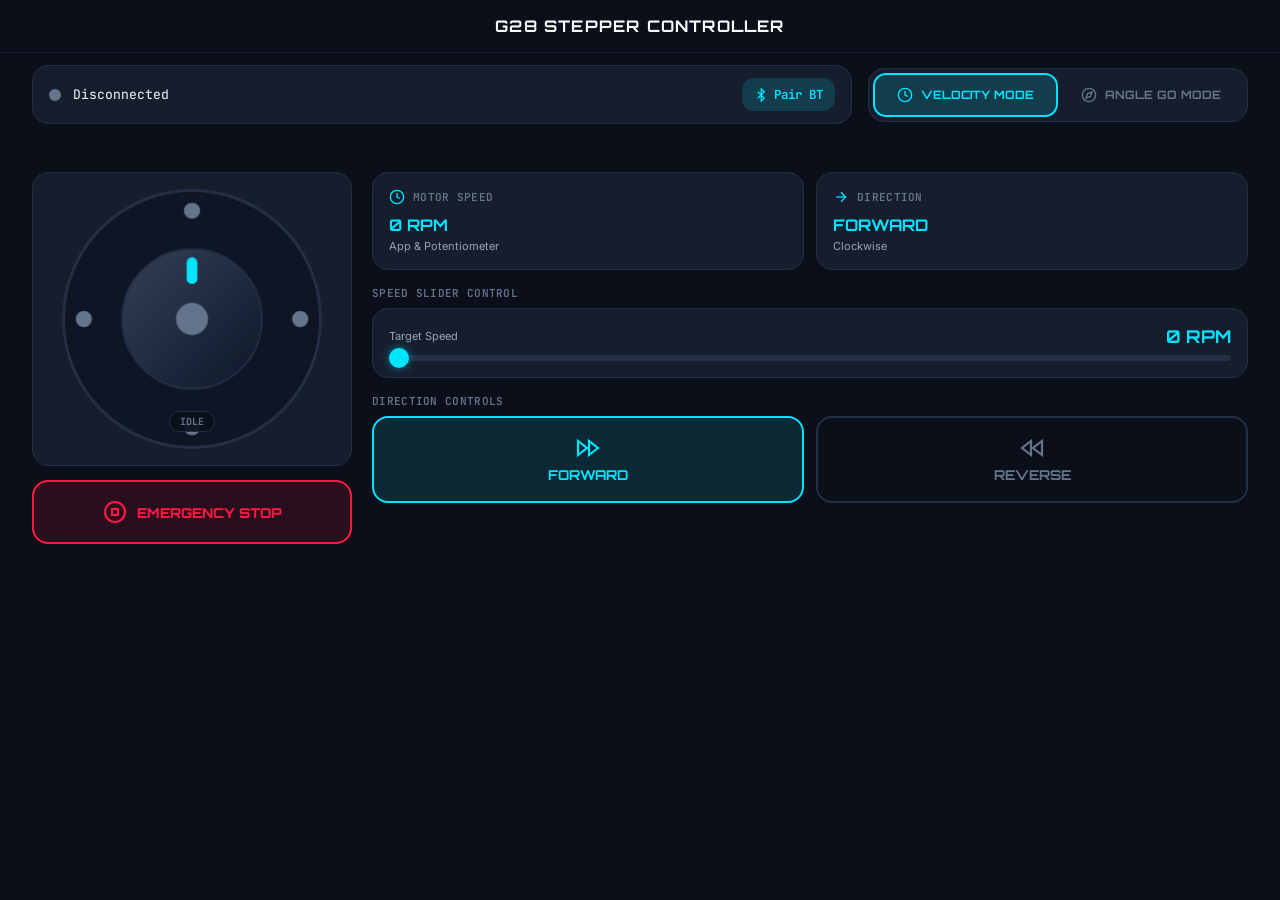
==== commit e1a6395b: "Fix desktop layout: true 2-col grid, larger motor, top-bar with connection+tabs side by side" ====
--- a/index.html
+++ b/index.html
@@ -14,15 +14,10 @@
 </head>
 <body>
   <div class="app-shell">
+    <header class="app-bar"><h1>G28 STEPPER CONTROLLER</h1></header>
 
-    <!-- AppBar -->
-    <header class="app-bar">
-      <h1>G28 STEPPER CONTROLLER</h1>
-    </header>
-
-    <main class="app-body">
-
-      <!-- Connection Bar (full width, above grid) -->
+    <!-- TOP ROW: Connection + Mode Tabs (side by side on desktop) -->
+    <div class="top-bar">
       <div class="card connection-bar">
         <div id="connDot" class="conn-dot"></div>
         <span id="connText" class="conn-text">Disconnected</span>
@@ -32,8 +27,6 @@
         </button>
         <button id="btnDiscon" class="btn-discon" style="display:none;">Disconnect</button>
       </div>
-
-      <!-- Mode Tabs (full width, above grid) -->
       <div class="mode-tabs">
         <button id="tabVel" class="mode-tab vel-on">
           <svg width="16" height="16" viewBox="0 0 24 24" fill="none" stroke="currentColor" stroke-width="2"><circle cx="12" cy="12" r="10"/><polyline points="12 6 12 12 16 14"/></svg>
@@ -44,121 +37,122 @@
           ANGLE GO MODE
         </button>
       </div>
+    </div>
 
-      <!-- Emergency Banner (full width) -->
-      <div id="eBanner" class="e-banner">
-        <svg width="24" height="24" viewBox="0 0 24 24" fill="none" stroke="var(--danger-red)" stroke-width="2.2"><path d="m21.73 18-8-14a2 2 0 0 0-3.48 0l-8 14A2 2 0 0 0 4 21h16a2 2 0 0 0 1.73-3Z"/><line x1="12" y1="9" x2="12" y2="13"/><line x1="12" y1="17" x2="12.01" y2="17"/></svg>
-        <div>
-          <div class="e-banner-title">EMERGENCY STOP ACTIVE</div>
-          <div class="e-banner-sub">Motor outputs released. Press button to resume.</div>
+    <!-- MAIN AREA: 2-column grid on desktop -->
+    <div class="main-area">
+
+      <!-- Emergency Banner (spans full width) -->
+      <div class="e-banner-wrap">
+        <div id="eBanner" class="e-banner">
+          <svg width="24" height="24" viewBox="0 0 24 24" fill="none" stroke="var(--danger-red)" stroke-width="2.2"><path d="m21.73 18-8-14a2 2 0 0 0-3.48 0l-8 14A2 2 0 0 0 4 21h16a2 2 0 0 0 1.73-3Z"/><line x1="12" y1="9" x2="12" y2="13"/><line x1="12" y1="17" x2="12.01" y2="17"/></svg>
+          <div>
+            <div class="e-banner-title">EMERGENCY STOP ACTIVE</div>
+            <div class="e-banner-sub">Motor outputs released. Press button to resume.</div>
+          </div>
         </div>
       </div>
 
-      <!-- ═══ RESPONSIVE GRID: motor left + controls right on desktop ═══ -->
-      <div class="layout-grid">
+      <!-- LEFT: Motor + Emergency Stop -->
+      <div class="left-panel">
+        <div class="card motor-card">
+          <div id="motorRing" class="motor-ring">
+            <canvas id="motorCanvas"></canvas>
+            <div id="motorPill" class="motor-pill">IDLE</div>
+          </div>
+        </div>
+        <button id="btnStop" class="e-stop">
+          <svg width="24" height="24" viewBox="0 0 24 24" fill="none" stroke="currentColor" stroke-width="2.2"><circle cx="12" cy="12" r="10"/><rect x="9" y="9" width="6" height="6"/></svg>
+          <span id="stopText">EMERGENCY STOP</span>
+        </button>
+      </div>
 
-        <!-- LEFT COLUMN: Motor + Emergency Stop -->
-        <div class="left-col">
-          <div class="card motor-card">
-            <div id="motorRing" class="motor-ring">
-              <canvas id="motorCanvas" width="200" height="200"></canvas>
-              <div id="motorPill" class="motor-pill">IDLE</div>
+      <!-- RIGHT: Controls -->
+      <div class="right-panel">
+
+        <!-- VELOCITY MODE -->
+        <div id="velPage">
+          <div class="info-row">
+            <div class="card">
+              <div class="info-hdr">
+                <svg width="16" height="16" viewBox="0 0 24 24" fill="none" stroke="var(--primary-cyan)" stroke-width="2"><circle cx="12" cy="12" r="10"/><polyline points="12 6 12 12 16 14"/></svg>
+                <span class="label-sm">MOTOR SPEED</span>
+              </div>
+              <div id="speedVal" class="info-val" style="color:var(--primary-cyan)">0 RPM</div>
+              <div class="sub-sm">App &amp; Potentiometer</div>
+            </div>
+            <div class="card">
+              <div class="info-hdr">
+                <svg width="16" height="16" viewBox="0 0 24 24" fill="none" stroke="var(--primary-cyan)" stroke-width="2"><path d="M5 12h14"/><path d="m12 5 7 7-7 7"/></svg>
+                <span class="label-sm">DIRECTION</span>
+              </div>
+              <div id="dirVal" class="info-val" style="color:var(--primary-cyan)">FORWARD</div>
+              <div id="dirSub" class="sub-sm">Clockwise</div>
             </div>
           </div>
-          <button id="btnStop" class="e-stop">
-            <svg width="28" height="28" viewBox="0 0 24 24" fill="none" stroke="currentColor" stroke-width="2.2"><circle cx="12" cy="12" r="10"/><rect x="9" y="9" width="6" height="6"/></svg>
-            <span id="stopText">EMERGENCY STOP</span>
-          </button>
+
+          <div class="label-sm gap-md">SPEED SLIDER CONTROL</div>
+          <div class="card slider-card gap-sm">
+            <div class="slider-top">
+              <span class="sub-sm">Target Speed</span>
+              <span id="sliderVal" class="slider-val">0 RPM</span>
+            </div>
+            <input type="range" id="slider" class="sl" min="0" max="80" value="0">
+          </div>
+
+          <div class="label-sm gap-md">DIRECTION CONTROLS</div>
+          <div class="dir-row gap-sm">
+            <button id="btnFwd" class="dir-btn sel-fwd">
+              <svg width="24" height="24" viewBox="0 0 24 24" fill="none" stroke="currentColor" stroke-width="2.2"><polygon points="13 19 22 12 13 5 13 19"/><polygon points="2 19 11 12 2 5 2 19"/></svg>
+              <span>FORWARD</span>
+            </button>
+            <button id="btnRev" class="dir-btn">
+              <svg width="24" height="24" viewBox="0 0 24 24" fill="none" stroke="currentColor" stroke-width="2.2"><polygon points="11 19 2 12 11 5 11 19"/><polygon points="22 19 13 12 22 5 22 19"/></svg>
+              <span>REVERSE</span>
+            </button>
+          </div>
         </div>
 
-        <!-- RIGHT COLUMN: Active Controls -->
-        <div class="right-col">
+        <!-- ANGLE GO MODE -->
+        <div id="angPage" style="display:none;">
+          <div class="card angle-card">
+            <div>
+              <div style="display:flex;align-items:center;gap:8px;">
+                <svg width="16" height="16" viewBox="0 0 24 24" fill="none" stroke="var(--warning-yellow)" stroke-width="2"><circle cx="12" cy="12" r="10"/><polygon points="16.24 7.76 14.12 14.12 7.76 16.24 9.88 9.88 16.24 7.76"/></svg>
+                <span class="label-sm">CURRENT ANGLE</span>
+              </div>
+              <div id="angleVal" class="angle-val">0°</div>
+            </div>
+            <button id="btnTare" class="btn-tare">
+              <svg width="16" height="16" viewBox="0 0 24 24" fill="none" stroke="currentColor" stroke-width="2"><circle cx="12" cy="12" r="10"/><circle cx="12" cy="12" r="3"/></svg>
+              Reset to 0°
+            </button>
+          </div>
 
-          <!-- ═══ VELOCITY MODE ═══ -->
-          <div id="velPage">
-            <div class="info-row">
-              <div class="card">
-                <div class="info-hdr">
-                  <svg width="16" height="16" viewBox="0 0 24 24" fill="none" stroke="var(--primary-cyan)" stroke-width="2"><circle cx="12" cy="12" r="10"/><polyline points="12 6 12 12 16 14"/></svg>
-                  <span class="label-sm">MOTOR SPEED</span>
-                </div>
-                <div id="speedVal" class="info-val" style="color:var(--primary-cyan)">0 RPM</div>
-                <div class="sub-sm">App &amp; Potentiometer</div>
-              </div>
-              <div class="card">
-                <div class="info-hdr">
-                  <svg width="16" height="16" viewBox="0 0 24 24" fill="none" stroke="var(--primary-cyan)" stroke-width="2"><path d="M5 12h14"/><path d="m12 5 7 7-7 7"/></svg>
-                  <span class="label-sm">DIRECTION</span>
-                </div>
-                <div id="dirVal" class="info-val" style="color:var(--primary-cyan)">FORWARD</div>
-                <div id="dirSub" class="sub-sm">Clockwise</div>
-              </div>
+          <div class="label-sm gap-md" style="color:var(--warning-yellow)">TARGET ANGLE POSITIONING</div>
+          <div class="card gap-sm">
+            <div class="sub-sm">Select or enter relative target movement:</div>
+            <div class="chips" style="margin-top:14px;">
+              <button class="chip" data-deg="15">+15°</button>
+              <button class="chip" data-deg="45">+45°</button>
+              <button class="chip" data-deg="90">+90°</button>
+              <button class="chip" data-deg="180">+180°</button>
+              <button class="chip" data-deg="-45">-45°</button>
+              <button class="chip" data-deg="-90">-90°</button>
+              <button class="chip" data-deg="-180">-180°</button>
             </div>
-
-            <div class="label-sm section-gap">SPEED SLIDER CONTROL</div>
-            <div class="card slider-card section-gap-sm">
-              <div class="slider-top">
-                <span class="sub-sm">Target Speed</span>
-                <span id="sliderVal" class="slider-val">0 RPM</span>
-              </div>
-              <input type="range" id="slider" class="sl" min="0" max="80" value="0">
-            </div>
-
-            <div class="label-sm section-gap">DIRECTION CONTROLS</div>
-            <div class="dir-row section-gap-sm">
-              <button id="btnFwd" class="dir-btn sel-fwd">
-                <svg width="24" height="24" viewBox="0 0 24 24" fill="none" stroke="currentColor" stroke-width="2.2"><polygon points="13 19 22 12 13 5 13 19"/><polygon points="2 19 11 12 2 5 2 19"/></svg>
-                <span>FORWARD</span>
-              </button>
-              <button id="btnRev" class="dir-btn">
-                <svg width="24" height="24" viewBox="0 0 24 24" fill="none" stroke="currentColor" stroke-width="2.2"><polygon points="11 19 2 12 11 5 11 19"/><polygon points="22 19 13 12 22 5 22 19"/></svg>
-                <span>REVERSE</span>
+            <div class="angle-input-row">
+              <input type="number" id="angleInput" class="angle-input" value="90" placeholder="Target Angle">
+              <button id="btnGo" class="btn-go">
+                <svg width="18" height="18" viewBox="0 0 24 24" fill="currentColor"><polygon points="5 3 19 12 5 21 5 3"/></svg>
+                GO
               </button>
             </div>
           </div>
+        </div>
 
-          <!-- ═══ ANGLE GO MODE ═══ -->
-          <div id="angPage" style="display:none;">
-            <div class="card angle-card">
-              <div>
-                <div style="display:flex;align-items:center;gap:8px;">
-                  <svg width="16" height="16" viewBox="0 0 24 24" fill="none" stroke="var(--warning-yellow)" stroke-width="2"><circle cx="12" cy="12" r="10"/><polygon points="16.24 7.76 14.12 14.12 7.76 16.24 9.88 9.88 16.24 7.76"/></svg>
-                  <span class="label-sm">CURRENT ANGLE</span>
-                </div>
-                <div id="angleVal" class="angle-val">0°</div>
-              </div>
-              <button id="btnTare" class="btn-tare">
-                <svg width="16" height="16" viewBox="0 0 24 24" fill="none" stroke="currentColor" stroke-width="2"><circle cx="12" cy="12" r="10"/><circle cx="12" cy="12" r="3"/></svg>
-                Reset to 0°
-              </button>
-            </div>
-
-            <div class="label-sm section-gap" style="color:var(--warning-yellow)">TARGET ANGLE POSITIONING</div>
-            <div class="card section-gap-sm">
-              <div class="sub-sm">Select or enter relative target movement:</div>
-              <div class="chips" style="margin-top:14px;">
-                <button class="chip" data-deg="15">+15°</button>
-                <button class="chip" data-deg="45">+45°</button>
-                <button class="chip" data-deg="90">+90°</button>
-                <button class="chip" data-deg="180">+180°</button>
-                <button class="chip" data-deg="-45">-45°</button>
-                <button class="chip" data-deg="-90">-90°</button>
-                <button class="chip" data-deg="-180">-180°</button>
-              </div>
-              <div class="angle-input-row">
-                <input type="number" id="angleInput" class="angle-input" value="90" placeholder="Target Angle">
-                <button id="btnGo" class="btn-go">
-                  <svg width="18" height="18" viewBox="0 0 24 24" fill="currentColor"><polygon points="5 3 19 12 5 21 5 3"/></svg>
-                  GO
-                </button>
-              </div>
-            </div>
-          </div>
-
-        </div>
       </div>
-
-    </main>
+    </div>
   </div>
 
   <script src="js/visualizers/stepper_canvas.js"></script>
--- a/css/main.css
+++ b/css/main.css
@@ -1,25 +1,17 @@
-/* ==========================================================================
-   G28 STEPPER CONTROLLER — THEME & LAYOUT
-   Responsive: stacked on mobile, side-by-side on desktop
-   ========================================================================== */
-
 @import url('https://fonts.googleapis.com/css2?family=Inter:wght@400;500;600;700&family=JetBrains+Mono:wght@500;600;700&family=Orbitron:wght@600;700;800;900&display=swap');
 
 :root {
   --bg-dark: #0B0F19;
   --card-bg: #161E2E;
   --card-border: #232F45;
-
   --primary-cyan: #00E5FF;
   --accent-purple: #8B5CF6;
   --success-green: #10B981;
   --danger-red: #FF1744;
   --warning-yellow: #FFC107;
-
   --text-main: #F8FAFC;
   --text-muted: #94A3B8;
   --text-dim: #64748B;
-
   --font-header: 'Orbitron', sans-serif;
   --font-mono: 'JetBrains Mono', monospace;
   --font-body: 'Inter', sans-serif;
@@ -34,21 +26,18 @@
   min-height: 100vh;
 }
 
-/* ── Shell ── */
 .app-shell {
-  max-width: 920px;
-  margin: 0 auto;
+  width: 100%;
   min-height: 100vh;
   display: flex;
   flex-direction: column;
 }
 
-/* ── AppBar ── */
 .app-bar {
   display: flex;
   align-items: center;
   justify-content: center;
-  padding: 18px 20px;
+  padding: 16px 20px;
   border-bottom: 1px solid rgba(35,47,69,.5);
 }
 .app-bar h1 {
@@ -58,36 +47,47 @@
   letter-spacing: 1.2px;
 }
 
-/* ── Body ── */
-.app-body {
-  flex: 1;
-  padding: 16px 20px 40px;
+/* ── TOP BAR: connection + mode tabs side by side on desktop ── */
+.top-bar {
+  padding: 12px 20px;
   display: flex;
   flex-direction: column;
-  gap: 14px;
+  gap: 12px;
+}
+@media (min-width: 768px) {
+  .top-bar {
+    flex-direction: row;
+    align-items: center;
+    gap: 16px;
+    padding: 12px 32px;
+  }
+  .top-bar .card.connection-bar { flex: 1; }
+  .top-bar .mode-tabs { flex: 0 0 380px; }
 }
 
-/* ── Responsive Grid: motor left, controls right on desktop ── */
-.layout-grid {
+/* ── MAIN 2-COL GRID on desktop ── */
+.main-area {
+  flex: 1;
+  padding: 12px 20px 40px;
   display: flex;
   flex-direction: column;
-  gap: 14px;
+  gap: 16px;
 }
 
-@media (min-width: 720px) {
-  .layout-grid {
+@media (min-width: 768px) {
+  .main-area {
     display: grid;
-    grid-template-columns: 280px 1fr;
-    gap: 24px;
+    grid-template-columns: 320px 1fr;
+    grid-template-rows: auto 1fr;
+    gap: 20px;
+    padding: 16px 32px 40px;
     align-items: start;
   }
-  .left-col {
-    position: sticky;
-    top: 20px;
-  }
+  .e-banner-wrap { grid-column: 1 / -1; }
+  .left-panel { grid-column: 1; grid-row: 2; }
+  .right-panel { grid-column: 2; grid-row: 2; }
 }
 
-/* ── Card ── */
 .card {
   background: var(--card-bg);
   border: 1px solid var(--card-border);
@@ -95,7 +95,6 @@
   padding: 16px;
 }
 
-/* ── Labels ── */
 .label-sm {
   font-family: var(--font-mono);
   font-size: .69rem;
@@ -103,7 +102,6 @@
   color: var(--text-dim);
   letter-spacing: .3px;
 }
-.sub-sm {
-  font-size: .69rem;
-  color: var(--text-muted);
-}
+.sub-sm { font-size: .69rem; color: var(--text-muted); }
+.gap-sm { margin-top: 8px; }
+.gap-md { margin-top: 16px; }
--- a/css/components.css
+++ b/css/components.css
@@ -1,7 +1,3 @@
-/* ==========================================================================
-   G28 STEPPER CONTROLLER — COMPONENTS
-   ========================================================================== */
-
 /* ── Connection Bar ── */
 .connection-bar { display: flex; align-items: center; padding: 12px 16px; }
 .conn-dot {
@@ -53,23 +49,39 @@
 .e-banner-title { font-family: var(--font-header); font-size: .82rem; color: var(--danger-red); font-weight: 700; }
 .e-banner-sub { font-size: .7rem; color: var(--text-muted); }
 
+/* ── Left Panel: Motor + E-Stop ── */
+.left-panel {
+  display: flex;
+  flex-direction: column;
+  gap: 14px;
+}
+
+@media (min-width: 768px) {
+  .left-panel {
+    position: sticky;
+    top: 16px;
+  }
+}
+
 /* ── Motor Widget ── */
 .motor-card {
-  display: flex; flex-direction: column; align-items: center;
-  padding: 20px 16px;
+  display: flex;
+  flex-direction: column;
+  align-items: center;
+  padding: 16px;
 }
 .motor-ring {
-  width: 200px; height: 200px; border-radius: 50%;
-  background: var(--card-bg); border: 3px solid var(--card-border);
+  width: 180px; height: 180px; border-radius: 50%;
+  background: #0e1525; border: 3px solid var(--card-border);
   position: relative; display: flex; align-items: center; justify-content: center;
   transition: border-color .3s, box-shadow .3s;
 }
-@media (min-width: 720px) {
-  .motor-ring { width: 240px; height: 240px; }
+@media (min-width: 768px) {
+  .motor-ring { width: 260px; height: 260px; }
 }
-.motor-ring.fwd { border-color: var(--primary-cyan); box-shadow: 0 0 18px rgba(0,229,255,.25); }
-.motor-ring.rev { border-color: var(--accent-purple); box-shadow: 0 0 18px rgba(139,92,246,.25); }
-.motor-ring.stop { border-color: var(--danger-red); box-shadow: 0 0 18px rgba(255,23,68,.3); }
+.motor-ring.fwd { border-color: var(--primary-cyan); box-shadow: 0 0 20px rgba(0,229,255,.25); }
+.motor-ring.rev { border-color: var(--accent-purple); box-shadow: 0 0 20px rgba(139,92,246,.25); }
+.motor-ring.stop { border-color: var(--danger-red); box-shadow: 0 0 20px rgba(255,23,68,.3); }
 #motorCanvas { position: absolute; inset: 0; width: 100%; height: 100%; border-radius: 50%; }
 .motor-pill {
   position: absolute; bottom: 14px; padding: 3px 10px;
@@ -81,17 +93,24 @@
 .motor-pill.c-rev { color: var(--accent-purple); }
 .motor-pill.c-stop { color: var(--danger-red); border-color: var(--danger-red); }
 
-/* ── Emergency Stop Button ── */
+/* ── Emergency Stop ── */
 .e-stop {
-  width: 100%; padding: 18px; border-radius: 20px;
+  width: 100%; padding: 18px; border-radius: 16px;
   border: 2px solid var(--danger-red); background: rgba(255,23,68,.12);
   color: var(--danger-red); font-family: var(--font-header);
-  font-size: .88rem; font-weight: 800;
+  font-size: .85rem; font-weight: 800;
   display: flex; align-items: center; justify-content: center; gap: 10px;
-  cursor: pointer; transition: all .2s; margin-top: 10px;
+  cursor: pointer; transition: all .2s;
 }
 .e-stop:active { opacity: .8; }
 .e-stop.on { background: var(--danger-red); color: #fff; box-shadow: 0 0 20px rgba(255,23,68,.5); }
+
+/* ── Right Panel ── */
+.right-panel {
+  display: flex;
+  flex-direction: column;
+  gap: 14px;
+}
 
 /* ── Info Cards ── */
 .info-row { display: flex; gap: 12px; }
@@ -148,13 +167,12 @@
 }
 .btn-tare:active { opacity: .7; }
 
-.chips { display: flex; gap: 8px; overflow-x: auto; padding-bottom: 2px; }
-.chips::-webkit-scrollbar { display: none; }
+.chips { display: flex; gap: 8px; flex-wrap: wrap; }
 .chip {
   background: var(--bg-dark); border: 1px solid var(--card-border);
   color: var(--warning-yellow); font-family: var(--font-mono);
   font-size: .75rem; font-weight: 600; padding: 6px 14px; border-radius: 16px;
-  white-space: nowrap; cursor: pointer; flex-shrink: 0;
+  cursor: pointer; flex-shrink: 0;
 }
 .chip:active { border-color: var(--warning-yellow); background: rgba(255,193,7,.1); }
 
@@ -172,8 +190,3 @@
   display: flex; align-items: center; gap: 6px; cursor: pointer;
 }
 .btn-go:active { opacity: .8; }
-
-/* ── Controls column spacing ── */
-.right-col { display: flex; flex-direction: column; gap: 14px; }
-.section-gap { margin-top: 16px; }
-.section-gap-sm { margin-top: 8px; }
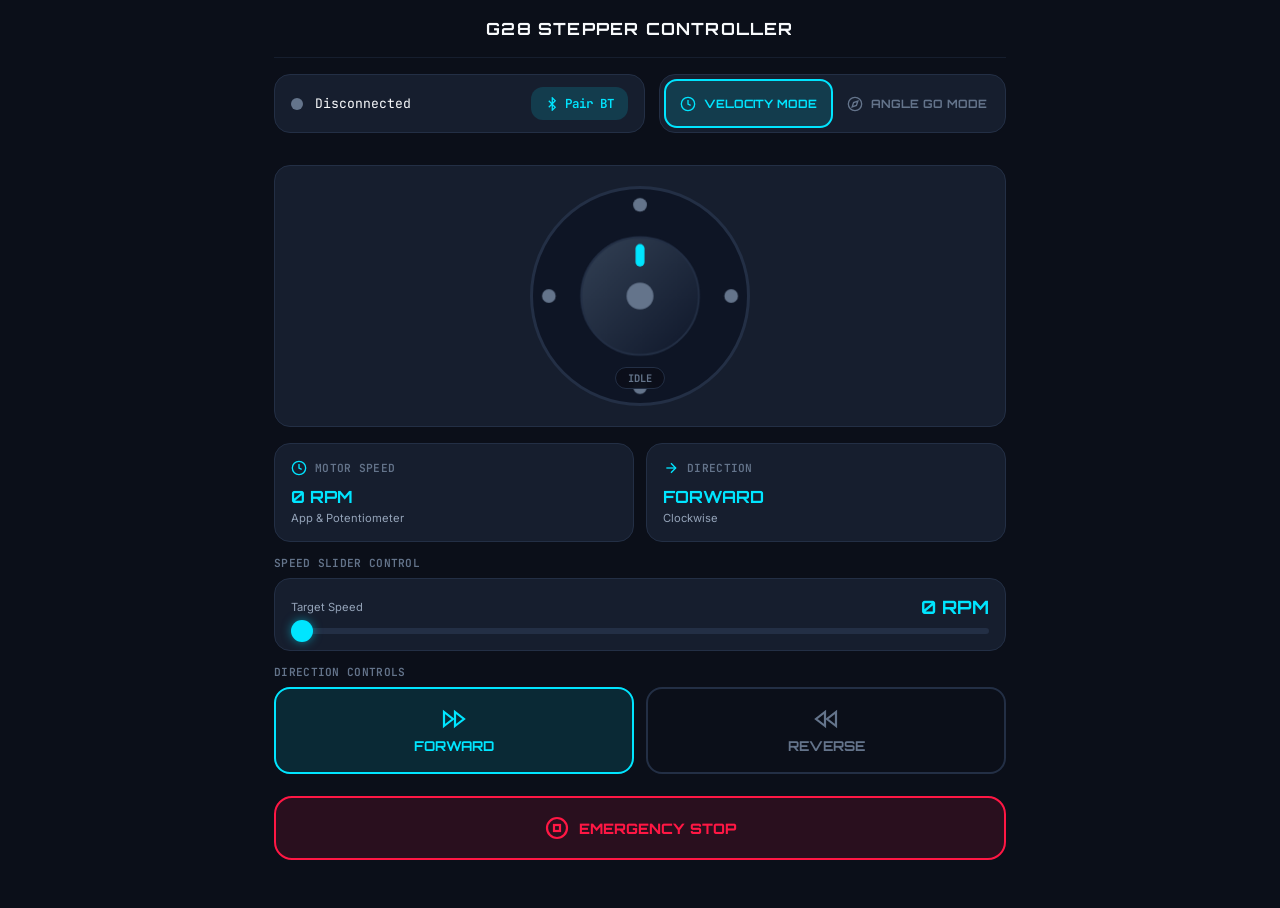
==== commit 5cf4cc26: "Center motor animation on top with controls below for sleek desktop and mobile layout" ====
--- a/index.html
+++ b/index.html
@@ -9,14 +9,16 @@
   <link rel="preconnect" href="https://fonts.googleapis.com">
   <link rel="preconnect" href="https://fonts.gstatic.com" crossorigin>
   <link href="https://fonts.googleapis.com/css2?family=Inter:wght@400;500;600;700&family=JetBrains+Mono:wght@500;600;700&family=Orbitron:wght@600;700;800;900&display=swap" rel="stylesheet">
-  <link rel="stylesheet" href="css/main.css">
-  <link rel="stylesheet" href="css/components.css">
+  <link rel="stylesheet" href="css/main.css?v=20260819_2">
+  <link rel="stylesheet" href="css/components.css?v=20260819_2">
 </head>
 <body>
   <div class="app-shell">
-    <header class="app-bar"><h1>G28 STEPPER CONTROLLER</h1></header>
+    <header class="app-bar">
+      <h1>G28 STEPPER CONTROLLER</h1>
+    </header>
 
-    <!-- TOP ROW: Connection + Mode Tabs (side by side on desktop) -->
+    <!-- TOP ROW: Connection Bar + Mode Tabs -->
     <div class="top-bar">
       <div class="card connection-bar">
         <div id="connDot" class="conn-dot"></div>
@@ -27,6 +29,7 @@
         </button>
         <button id="btnDiscon" class="btn-discon" style="display:none;">Disconnect</button>
       </div>
+
       <div class="mode-tabs">
         <button id="tabVel" class="mode-tab vel-on">
           <svg width="16" height="16" viewBox="0 0 24 24" fill="none" stroke="currentColor" stroke-width="2"><circle cx="12" cy="12" r="10"/><polyline points="12 6 12 12 16 14"/></svg>
@@ -39,124 +42,122 @@
       </div>
     </div>
 
-    <!-- MAIN AREA: 2-column grid on desktop -->
-    <div class="main-area">
+    <!-- Emergency Banner (when active) -->
+    <div class="e-banner-wrap">
+      <div id="eBanner" class="e-banner">
+        <svg width="24" height="24" viewBox="0 0 24 24" fill="none" stroke="var(--danger-red)" stroke-width="2.2"><path d="m21.73 18-8-14a2 2 0 0 0-3.48 0l-8 14A2 2 0 0 0 4 21h16a2 2 0 0 0 1.73-3Z"/><line x1="12" y1="9" x2="12" y2="13"/><line x1="12" y1="17" x2="12.01" y2="17"/></svg>
+        <div>
+          <div class="e-banner-title">EMERGENCY STOP ACTIVE</div>
+          <div class="e-banner-sub">Motor outputs released. Press button to resume.</div>
+        </div>
+      </div>
+    </div>
 
-      <!-- Emergency Banner (spans full width) -->
-      <div class="e-banner-wrap">
-        <div id="eBanner" class="e-banner">
-          <svg width="24" height="24" viewBox="0 0 24 24" fill="none" stroke="var(--danger-red)" stroke-width="2.2"><path d="m21.73 18-8-14a2 2 0 0 0-3.48 0l-8 14A2 2 0 0 0 4 21h16a2 2 0 0 0 1.73-3Z"/><line x1="12" y1="9" x2="12" y2="13"/><line x1="12" y1="17" x2="12.01" y2="17"/></svg>
+    <!-- CENTERED MOTOR ANIMATION ON TOP -->
+    <div class="motor-center-wrap">
+      <div class="card motor-card">
+        <div id="motorRing" class="motor-ring">
+          <canvas id="motorCanvas" width="220" height="220"></canvas>
+          <div id="motorPill" class="motor-pill">IDLE</div>
+        </div>
+      </div>
+    </div>
+
+    <!-- CONTROLS & EVERYTHING ELSE (BELOW MOTOR ANIMATION) -->
+    <div class="controls-wrapper">
+
+      <!-- 1. VELOCITY MODE PAGE -->
+      <div id="velPage">
+        <div class="info-row">
+          <div class="card">
+            <div class="info-hdr">
+              <svg width="16" height="16" viewBox="0 0 24 24" fill="none" stroke="var(--primary-cyan)" stroke-width="2"><circle cx="12" cy="12" r="10"/><polyline points="12 6 12 12 16 14"/></svg>
+              <span class="label-sm">MOTOR SPEED</span>
+            </div>
+            <div id="speedVal" class="info-val" style="color:var(--primary-cyan)">0 RPM</div>
+            <div class="sub-sm">App &amp; Potentiometer</div>
+          </div>
+          <div class="card">
+            <div class="info-hdr">
+              <svg width="16" height="16" viewBox="0 0 24 24" fill="none" stroke="var(--primary-cyan)" stroke-width="2"><path d="M5 12h14"/><path d="m12 5 7 7-7 7"/></svg>
+              <span class="label-sm">DIRECTION</span>
+            </div>
+            <div id="dirVal" class="info-val" style="color:var(--primary-cyan)">FORWARD</div>
+            <div id="dirSub" class="sub-sm">Clockwise</div>
+          </div>
+        </div>
+
+        <div class="label-sm gap-md">SPEED SLIDER CONTROL</div>
+        <div class="card slider-card gap-sm">
+          <div class="slider-top">
+            <span class="sub-sm">Target Speed</span>
+            <span id="sliderVal" class="slider-val">0 RPM</span>
+          </div>
+          <input type="range" id="slider" class="sl" min="0" max="80" value="0">
+        </div>
+
+        <div class="label-sm gap-md">DIRECTION CONTROLS</div>
+        <div class="dir-row gap-sm">
+          <button id="btnFwd" class="dir-btn sel-fwd">
+            <svg width="24" height="24" viewBox="0 0 24 24" fill="none" stroke="currentColor" stroke-width="2.2"><polygon points="13 19 22 12 13 5 13 19"/><polygon points="2 19 11 12 2 5 2 19"/></svg>
+            <span>FORWARD</span>
+          </button>
+          <button id="btnRev" class="dir-btn">
+            <svg width="24" height="24" viewBox="0 0 24 24" fill="none" stroke="currentColor" stroke-width="2.2"><polygon points="11 19 2 12 11 5 11 19"/><polygon points="22 19 13 12 22 5 22 19"/></svg>
+            <span>REVERSE</span>
+          </button>
+        </div>
+      </div>
+
+      <!-- 2. ANGLE GO MODE PAGE -->
+      <div id="angPage" style="display:none;">
+        <div class="card angle-card">
           <div>
-            <div class="e-banner-title">EMERGENCY STOP ACTIVE</div>
-            <div class="e-banner-sub">Motor outputs released. Press button to resume.</div>
+            <div style="display:flex;align-items:center;gap:8px;">
+              <svg width="16" height="16" viewBox="0 0 24 24" fill="none" stroke="var(--warning-yellow)" stroke-width="2"><circle cx="12" cy="12" r="10"/><polygon points="16.24 7.76 14.12 14.12 7.76 16.24 9.88 9.88 16.24 7.76"/></svg>
+              <span class="label-sm">CURRENT ANGLE</span>
+            </div>
+            <div id="angleVal" class="angle-val">0°</div>
+          </div>
+          <button id="btnTare" class="btn-tare">
+            <svg width="16" height="16" viewBox="0 0 24 24" fill="none" stroke="currentColor" stroke-width="2"><circle cx="12" cy="12" r="10"/><circle cx="12" cy="12" r="3"/></svg>
+            Reset to 0°
+          </button>
+        </div>
+
+        <div class="label-sm gap-md" style="color:var(--warning-yellow)">TARGET ANGLE POSITIONING</div>
+        <div class="card gap-sm">
+          <div class="sub-sm">Select or enter relative target movement:</div>
+          <div class="chips" style="margin-top:14px;">
+            <button class="chip" data-deg="15">+15°</button>
+            <button class="chip" data-deg="45">+45°</button>
+            <button class="chip" data-deg="90">+90°</button>
+            <button class="chip" data-deg="180">+180°</button>
+            <button class="chip" data-deg="-45">-45°</button>
+            <button class="chip" data-deg="-90">-90°</button>
+            <button class="chip" data-deg="-180">-180°</button>
+          </div>
+          <div class="angle-input-row">
+            <input type="number" id="angleInput" class="angle-input" value="90" placeholder="Target Angle">
+            <button id="btnGo" class="btn-go">
+              <svg width="18" height="18" viewBox="0 0 24 24" fill="currentColor"><polygon points="5 3 19 12 5 21 5 3"/></svg>
+              GO
+            </button>
           </div>
         </div>
       </div>
 
-      <!-- LEFT: Motor + Emergency Stop -->
-      <div class="left-panel">
-        <div class="card motor-card">
-          <div id="motorRing" class="motor-ring">
-            <canvas id="motorCanvas"></canvas>
-            <div id="motorPill" class="motor-pill">IDLE</div>
-          </div>
-        </div>
-        <button id="btnStop" class="e-stop">
-          <svg width="24" height="24" viewBox="0 0 24 24" fill="none" stroke="currentColor" stroke-width="2.2"><circle cx="12" cy="12" r="10"/><rect x="9" y="9" width="6" height="6"/></svg>
-          <span id="stopText">EMERGENCY STOP</span>
-        </button>
-      </div>
+      <!-- 3. EMERGENCY STOP BUTTON -->
+      <button id="btnStop" class="e-stop">
+        <svg width="24" height="24" viewBox="0 0 24 24" fill="none" stroke="currentColor" stroke-width="2.2"><circle cx="12" cy="12" r="10"/><rect x="9" y="9" width="6" height="6"/></svg>
+        <span id="stopText">EMERGENCY STOP</span>
+      </button>
 
-      <!-- RIGHT: Controls -->
-      <div class="right-panel">
-
-        <!-- VELOCITY MODE -->
-        <div id="velPage">
-          <div class="info-row">
-            <div class="card">
-              <div class="info-hdr">
-                <svg width="16" height="16" viewBox="0 0 24 24" fill="none" stroke="var(--primary-cyan)" stroke-width="2"><circle cx="12" cy="12" r="10"/><polyline points="12 6 12 12 16 14"/></svg>
-                <span class="label-sm">MOTOR SPEED</span>
-              </div>
-              <div id="speedVal" class="info-val" style="color:var(--primary-cyan)">0 RPM</div>
-              <div class="sub-sm">App &amp; Potentiometer</div>
-            </div>
-            <div class="card">
-              <div class="info-hdr">
-                <svg width="16" height="16" viewBox="0 0 24 24" fill="none" stroke="var(--primary-cyan)" stroke-width="2"><path d="M5 12h14"/><path d="m12 5 7 7-7 7"/></svg>
-                <span class="label-sm">DIRECTION</span>
-              </div>
-              <div id="dirVal" class="info-val" style="color:var(--primary-cyan)">FORWARD</div>
-              <div id="dirSub" class="sub-sm">Clockwise</div>
-            </div>
-          </div>
-
-          <div class="label-sm gap-md">SPEED SLIDER CONTROL</div>
-          <div class="card slider-card gap-sm">
-            <div class="slider-top">
-              <span class="sub-sm">Target Speed</span>
-              <span id="sliderVal" class="slider-val">0 RPM</span>
-            </div>
-            <input type="range" id="slider" class="sl" min="0" max="80" value="0">
-          </div>
-
-          <div class="label-sm gap-md">DIRECTION CONTROLS</div>
-          <div class="dir-row gap-sm">
-            <button id="btnFwd" class="dir-btn sel-fwd">
-              <svg width="24" height="24" viewBox="0 0 24 24" fill="none" stroke="currentColor" stroke-width="2.2"><polygon points="13 19 22 12 13 5 13 19"/><polygon points="2 19 11 12 2 5 2 19"/></svg>
-              <span>FORWARD</span>
-            </button>
-            <button id="btnRev" class="dir-btn">
-              <svg width="24" height="24" viewBox="0 0 24 24" fill="none" stroke="currentColor" stroke-width="2.2"><polygon points="11 19 2 12 11 5 11 19"/><polygon points="22 19 13 12 22 5 22 19"/></svg>
-              <span>REVERSE</span>
-            </button>
-          </div>
-        </div>
-
-        <!-- ANGLE GO MODE -->
-        <div id="angPage" style="display:none;">
-          <div class="card angle-card">
-            <div>
-              <div style="display:flex;align-items:center;gap:8px;">
-                <svg width="16" height="16" viewBox="0 0 24 24" fill="none" stroke="var(--warning-yellow)" stroke-width="2"><circle cx="12" cy="12" r="10"/><polygon points="16.24 7.76 14.12 14.12 7.76 16.24 9.88 9.88 16.24 7.76"/></svg>
-                <span class="label-sm">CURRENT ANGLE</span>
-              </div>
-              <div id="angleVal" class="angle-val">0°</div>
-            </div>
-            <button id="btnTare" class="btn-tare">
-              <svg width="16" height="16" viewBox="0 0 24 24" fill="none" stroke="currentColor" stroke-width="2"><circle cx="12" cy="12" r="10"/><circle cx="12" cy="12" r="3"/></svg>
-              Reset to 0°
-            </button>
-          </div>
-
-          <div class="label-sm gap-md" style="color:var(--warning-yellow)">TARGET ANGLE POSITIONING</div>
-          <div class="card gap-sm">
-            <div class="sub-sm">Select or enter relative target movement:</div>
-            <div class="chips" style="margin-top:14px;">
-              <button class="chip" data-deg="15">+15°</button>
-              <button class="chip" data-deg="45">+45°</button>
-              <button class="chip" data-deg="90">+90°</button>
-              <button class="chip" data-deg="180">+180°</button>
-              <button class="chip" data-deg="-45">-45°</button>
-              <button class="chip" data-deg="-90">-90°</button>
-              <button class="chip" data-deg="-180">-180°</button>
-            </div>
-            <div class="angle-input-row">
-              <input type="number" id="angleInput" class="angle-input" value="90" placeholder="Target Angle">
-              <button id="btnGo" class="btn-go">
-                <svg width="18" height="18" viewBox="0 0 24 24" fill="currentColor"><polygon points="5 3 19 12 5 21 5 3"/></svg>
-                GO
-              </button>
-            </div>
-          </div>
-        </div>
-
-      </div>
     </div>
   </div>
 
-  <script src="js/visualizers/stepper_canvas.js"></script>
-  <script src="js/hardware/ble_service.js"></script>
-  <script src="js/app.js"></script>
+  <script src="js/visualizers/stepper_canvas.js?v=20260819_2"></script>
+  <script src="js/hardware/ble_service.js?v=20260819_2"></script>
+  <script src="js/app.js?v=20260819_2"></script>
 </body>
 </html>
--- a/css/main.css
+++ b/css/main.css
@@ -24,68 +24,87 @@
   color: var(--text-main);
   font-family: var(--font-body);
   min-height: 100vh;
+  display: flex;
+  justify-content: center;
 }
 
+/* Master container: centered, responsive max-width on desktop */
 .app-shell {
   width: 100%;
+  max-width: 780px;
   min-height: 100vh;
   display: flex;
   flex-direction: column;
+  padding: 0 16px 40px 16px;
+}
+
+@media (min-width: 768px) {
+  .app-shell {
+    padding: 0 24px 48px 24px;
+  }
 }
 
 .app-bar {
   display: flex;
   align-items: center;
   justify-content: center;
-  padding: 16px 20px;
+  padding: 18px 20px;
   border-bottom: 1px solid rgba(35,47,69,.5);
+  margin-bottom: 16px;
 }
 .app-bar h1 {
   font-family: var(--font-header);
-  font-size: 1rem;
+  font-size: 1.05rem;
   font-weight: 700;
   letter-spacing: 1.2px;
+  color: var(--text-main);
 }
 
-/* ── TOP BAR: connection + mode tabs side by side on desktop ── */
+/* Top bar: Connection Bar + Mode Tabs */
 .top-bar {
-  padding: 12px 20px;
   display: flex;
   flex-direction: column;
   gap: 12px;
+  margin-bottom: 14px;
 }
-@media (min-width: 768px) {
+
+@media (min-width: 640px) {
   .top-bar {
     flex-direction: row;
-    align-items: center;
-    gap: 16px;
-    padding: 12px 32px;
+    align-items: stretch;
+    gap: 14px;
   }
-  .top-bar .card.connection-bar { flex: 1; }
-  .top-bar .mode-tabs { flex: 0 0 380px; }
+  .top-bar .connection-bar {
+    flex: 1;
+    margin-bottom: 0;
+  }
+  .top-bar .mode-tabs {
+    flex: 1;
+    margin-bottom: 0;
+  }
 }
 
-/* ── MAIN 2-COL GRID on desktop ── */
-.main-area {
-  flex: 1;
-  padding: 12px 20px 40px;
+/* Emergency banner wrapper */
+.e-banner-wrap {
+  width: 100%;
+  margin-bottom: 14px;
+}
+
+/* Centered Motor Animation Section on top */
+.motor-center-wrap {
+  display: flex;
+  justify-content: center;
+  align-items: center;
+  width: 100%;
+  margin: 4px 0 16px 0;
+}
+
+/* Controls section placed below motor */
+.controls-wrapper {
   display: flex;
   flex-direction: column;
-  gap: 16px;
-}
-
-@media (min-width: 768px) {
-  .main-area {
-    display: grid;
-    grid-template-columns: 320px 1fr;
-    grid-template-rows: auto 1fr;
-    gap: 20px;
-    padding: 16px 32px 40px;
-    align-items: start;
-  }
-  .e-banner-wrap { grid-column: 1 / -1; }
-  .left-panel { grid-column: 1; grid-row: 2; }
-  .right-panel { grid-column: 2; grid-row: 2; }
+  gap: 14px;
+  width: 100%;
 }
 
 .card {
@@ -97,11 +116,16 @@
 
 .label-sm {
   font-family: var(--font-mono);
-  font-size: .69rem;
+  font-size: .7rem;
   font-weight: 600;
   color: var(--text-dim);
   letter-spacing: .3px;
 }
-.sub-sm { font-size: .69rem; color: var(--text-muted); }
+
+.sub-sm {
+  font-size: .7rem;
+  color: var(--text-muted);
+}
+
 .gap-sm { margin-top: 8px; }
-.gap-md { margin-top: 16px; }
+.gap-md { margin-top: 14px; }
--- a/css/components.css
+++ b/css/components.css
@@ -1,192 +1,421 @@
+/* ==========================================================================
+   G28 STEPPER CONTROLLER — COMPONENT STYLES
+   ========================================================================== */
+
 /* ── Connection Bar ── */
-.connection-bar { display: flex; align-items: center; padding: 12px 16px; }
+.connection-bar {
+  display: flex;
+  align-items: center;
+  padding: 12px 16px;
+}
+
 .conn-dot {
-  width: 12px; height: 12px; border-radius: 50%;
-  background: var(--text-dim); flex-shrink: 0; transition: all .3s;
-}
-.conn-dot.on { background: var(--success-green); box-shadow: 0 0 8px rgba(16,185,129,.5); }
-.conn-dot.mid { background: var(--warning-yellow); box-shadow: 0 0 8px rgba(255,193,7,.5); }
+  width: 12px;
+  height: 12px;
+  border-radius: 50%;
+  background: var(--text-dim);
+  flex-shrink: 0;
+  transition: all .3s;
+}
+.conn-dot.on {
+  background: var(--success-green);
+  box-shadow: 0 0 8px rgba(16,185,129,.5);
+}
+.conn-dot.mid {
+  background: var(--warning-yellow);
+  box-shadow: 0 0 8px rgba(255,193,7,.5);
+}
+
 .conn-text {
-  flex: 1; margin-left: 12px;
-  font-family: var(--font-mono); font-size: .82rem; color: var(--text-main);
-  white-space: nowrap; overflow: hidden; text-overflow: ellipsis;
-}
+  flex: 1;
+  margin-left: 12px;
+  font-family: var(--font-mono);
+  font-size: .82rem;
+  color: var(--text-main);
+  white-space: nowrap;
+  overflow: hidden;
+  text-overflow: ellipsis;
+}
+
 .btn-pair {
-  margin-left: auto; background: rgba(0,229,255,.15); color: var(--primary-cyan);
-  border: none; padding: 8px 12px; border-radius: 12px;
-  font-family: var(--font-mono); font-size: .78rem; font-weight: 600;
-  display: flex; align-items: center; gap: 6px; cursor: pointer;
-}
+  margin-left: auto;
+  background: rgba(0,229,255,.15);
+  color: var(--primary-cyan);
+  border: none;
+  padding: 8px 14px;
+  border-radius: 12px;
+  font-family: var(--font-mono);
+  font-size: .78rem;
+  font-weight: 600;
+  display: flex;
+  align-items: center;
+  gap: 6px;
+  cursor: pointer;
+  transition: background .2s ease;
+}
+.btn-pair:hover { background: rgba(0,229,255,.25); }
 .btn-pair:active { opacity: .7; }
+
 .btn-discon {
-  margin-left: auto; background: none; border: none; color: var(--danger-red);
-  font-family: var(--font-mono); font-size: .78rem; font-weight: 600; cursor: pointer;
+  margin-left: auto;
+  background: none;
+  border: none;
+  color: var(--danger-red);
+  font-family: var(--font-mono);
+  font-size: .78rem;
+  font-weight: 600;
+  cursor: pointer;
+  padding: 8px 12px;
 }
 
 /* ── Mode Tabs ── */
 .mode-tabs {
-  display: flex; background: var(--card-bg);
-  border: 1px solid var(--card-border); border-radius: 16px; padding: 4px;
-}
+  display: flex;
+  background: var(--card-bg);
+  border: 1px solid var(--card-border);
+  border-radius: 16px;
+  padding: 4px;
+}
+
 .mode-tab {
-  flex: 1; display: flex; align-items: center; justify-content: center; gap: 8px;
-  padding: 12px 4px; border-radius: 13px; border: 2px solid transparent;
-  background: transparent; color: var(--text-dim);
-  font-family: var(--font-header); font-size: .72rem; font-weight: 700;
-  cursor: pointer; transition: all .2s;
-}
-.mode-tab.vel-on { background: rgba(0,229,255,.15); border-color: var(--primary-cyan); color: var(--primary-cyan); }
-.mode-tab.ang-on { background: rgba(255,193,7,.15); border-color: var(--warning-yellow); color: var(--warning-yellow); }
+  flex: 1;
+  display: flex;
+  align-items: center;
+  justify-content: center;
+  gap: 8px;
+  padding: 12px 6px;
+  border-radius: 13px;
+  border: 2px solid transparent;
+  background: transparent;
+  color: var(--text-dim);
+  font-family: var(--font-header);
+  font-size: .72rem;
+  font-weight: 700;
+  cursor: pointer;
+  transition: all .2s;
+}
+.mode-tab.vel-on {
+  background: rgba(0,229,255,.15);
+  border-color: var(--primary-cyan);
+  color: var(--primary-cyan);
+}
+.mode-tab.ang-on {
+  background: rgba(255,193,7,.15);
+  border-color: var(--warning-yellow);
+  color: var(--warning-yellow);
+}
 
 /* ── Emergency Banner ── */
 .e-banner {
-  display: none; padding: 12px 16px; background: rgba(255,23,68,.12);
-  border: 2px solid var(--danger-red); border-radius: 16px;
-  align-items: center; gap: 12px;
+  display: none;
+  padding: 12px 16px;
+  background: rgba(255,23,68,.12);
+  border: 2px solid var(--danger-red);
+  border-radius: 16px;
+  align-items: center;
+  gap: 12px;
 }
 .e-banner.show { display: flex; }
 .e-banner svg { flex-shrink: 0; }
-.e-banner-title { font-family: var(--font-header); font-size: .82rem; color: var(--danger-red); font-weight: 700; }
-.e-banner-sub { font-size: .7rem; color: var(--text-muted); }
-
-/* ── Left Panel: Motor + E-Stop ── */
-.left-panel {
+.e-banner-title {
+  font-family: var(--font-header);
+  font-size: .82rem;
+  color: var(--danger-red);
+  font-weight: 700;
+}
+.e-banner-sub {
+  font-size: .7rem;
+  color: var(--text-muted);
+}
+
+/* ── Center Motor Animation Section ── */
+.motor-card {
   display: flex;
   flex-direction: column;
-  gap: 14px;
+  align-items: center;
+  justify-content: center;
+  padding: 20px 16px;
+  width: 100%;
+}
+
+.motor-ring {
+  width: 200px;
+  height: 200px;
+  border-radius: 50%;
+  background: #0e1525;
+  border: 3px solid var(--card-border);
+  position: relative;
+  display: flex;
+  align-items: center;
+  justify-content: center;
+  transition: border-color .3s, box-shadow .3s;
 }
 
 @media (min-width: 768px) {
-  .left-panel {
-    position: sticky;
-    top: 16px;
+  .motor-ring {
+    width: 220px;
+    height: 220px;
   }
 }
 
-/* ── Motor Widget ── */
-.motor-card {
-  display: flex;
-  flex-direction: column;
-  align-items: center;
-  padding: 16px;
-}
-.motor-ring {
-  width: 180px; height: 180px; border-radius: 50%;
-  background: #0e1525; border: 3px solid var(--card-border);
-  position: relative; display: flex; align-items: center; justify-content: center;
-  transition: border-color .3s, box-shadow .3s;
-}
-@media (min-width: 768px) {
-  .motor-ring { width: 260px; height: 260px; }
-}
-.motor-ring.fwd { border-color: var(--primary-cyan); box-shadow: 0 0 20px rgba(0,229,255,.25); }
-.motor-ring.rev { border-color: var(--accent-purple); box-shadow: 0 0 20px rgba(139,92,246,.25); }
-.motor-ring.stop { border-color: var(--danger-red); box-shadow: 0 0 20px rgba(255,23,68,.3); }
-#motorCanvas { position: absolute; inset: 0; width: 100%; height: 100%; border-radius: 50%; }
+.motor-ring.fwd {
+  border-color: var(--primary-cyan);
+  box-shadow: 0 0 20px rgba(0,229,255,.25);
+}
+.motor-ring.rev {
+  border-color: var(--accent-purple);
+  box-shadow: 0 0 20px rgba(139,92,246,.25);
+}
+.motor-ring.stop {
+  border-color: var(--danger-red);
+  box-shadow: 0 0 20px rgba(255,23,68,.3);
+}
+
+#motorCanvas {
+  position: absolute;
+  inset: 0;
+  width: 100%;
+  height: 100%;
+  border-radius: 50%;
+}
+
 .motor-pill {
-  position: absolute; bottom: 14px; padding: 3px 10px;
-  background: rgba(11,15,25,.9); border: 1px solid var(--card-border); border-radius: 12px;
-  font-family: var(--font-mono); font-size: .62rem; font-weight: 700;
-  color: var(--text-dim); z-index: 2;
+  position: absolute;
+  bottom: 14px;
+  padding: 3px 12px;
+  background: rgba(11,15,25,.92);
+  border: 1px solid var(--card-border);
+  border-radius: 12px;
+  font-family: var(--font-mono);
+  font-size: .65rem;
+  font-weight: 700;
+  color: var(--text-dim);
+  z-index: 2;
+  backdrop-filter: blur(6px);
 }
 .motor-pill.c-fwd { color: var(--primary-cyan); }
 .motor-pill.c-rev { color: var(--accent-purple); }
 .motor-pill.c-stop { color: var(--danger-red); border-color: var(--danger-red); }
 
-/* ── Emergency Stop ── */
-.e-stop {
-  width: 100%; padding: 18px; border-radius: 16px;
-  border: 2px solid var(--danger-red); background: rgba(255,23,68,.12);
-  color: var(--danger-red); font-family: var(--font-header);
-  font-size: .85rem; font-weight: 800;
-  display: flex; align-items: center; justify-content: center; gap: 10px;
-  cursor: pointer; transition: all .2s;
-}
-.e-stop:active { opacity: .8; }
-.e-stop.on { background: var(--danger-red); color: #fff; box-shadow: 0 0 20px rgba(255,23,68,.5); }
-
-/* ── Right Panel ── */
-.right-panel {
+/* ── Info Cards Row ── */
+.info-row {
+  display: grid;
+  grid-template-columns: 1fr 1fr;
+  gap: 12px;
+}
+.info-hdr {
+  display: flex;
+  align-items: center;
+  gap: 8px;
+  margin-bottom: 10px;
+}
+.info-val {
+  font-family: var(--font-header);
+  font-size: 1.05rem;
+  font-weight: 700;
+  margin-bottom: 4px;
+}
+
+/* ── Speed Slider Card ── */
+.slider-card {
   display: flex;
   flex-direction: column;
-  gap: 14px;
-}
-
-/* ── Info Cards ── */
-.info-row { display: flex; gap: 12px; }
-.info-row .card { flex: 1; }
-.info-hdr { display: flex; align-items: center; gap: 8px; margin-bottom: 10px; }
-.info-val { font-family: var(--font-header); font-size: 1rem; font-weight: 700; margin-bottom: 4px; }
-
-/* ── Speed Slider ── */
-.slider-card { display: flex; flex-direction: column; gap: 8px; }
-.slider-top { display: flex; justify-content: space-between; align-items: center; }
-.slider-val { font-family: var(--font-header); font-size: 1.1rem; font-weight: 700; color: var(--primary-cyan); }
+  gap: 10px;
+}
+.slider-top {
+  display: flex;
+  justify-content: space-between;
+  align-items: center;
+}
+.slider-val {
+  font-family: var(--font-header);
+  font-size: 1.15rem;
+  font-weight: 700;
+  color: var(--primary-cyan);
+}
+
 input[type="range"].sl {
-  -webkit-appearance: none; appearance: none; width: 100%; height: 6px;
-  background: var(--card-border); border-radius: 4px; outline: none;
+  -webkit-appearance: none;
+  appearance: none;
+  width: 100%;
+  height: 6px;
+  background: var(--card-border);
+  border-radius: 4px;
+  outline: none;
+  cursor: pointer;
 }
 input[type="range"].sl::-webkit-slider-thumb {
-  -webkit-appearance: none; width: 20px; height: 20px; border-radius: 50%;
-  background: var(--primary-cyan); cursor: pointer; box-shadow: 0 0 8px rgba(0,229,255,.5);
+  -webkit-appearance: none;
+  width: 22px;
+  height: 22px;
+  border-radius: 50%;
+  background: var(--primary-cyan);
+  cursor: pointer;
+  box-shadow: 0 0 10px rgba(0,229,255,.5);
 }
 input[type="range"].sl::-moz-range-thumb {
-  width: 20px; height: 20px; border-radius: 50%;
-  background: var(--primary-cyan); cursor: pointer; border: none;
+  width: 22px;
+  height: 22px;
+  border-radius: 50%;
+  background: var(--primary-cyan);
+  cursor: pointer;
+  border: none;
 }
 
 /* ── Direction Buttons ── */
-.dir-row { display: flex; gap: 12px; }
+.dir-row {
+  display: grid;
+  grid-template-columns: 1fr 1fr;
+  gap: 12px;
+}
 .dir-btn {
-  flex: 1; background: transparent; border: 2px solid var(--card-border);
-  border-radius: 16px; padding: 18px 8px;
-  display: flex; flex-direction: column; align-items: center; gap: 6px;
-  cursor: pointer; transition: all .2s;
+  background: transparent;
+  border: 2px solid var(--card-border);
+  border-radius: 16px;
+  padding: 18px 8px;
+  display: flex;
+  flex-direction: column;
+  align-items: center;
+  gap: 6px;
+  cursor: pointer;
+  transition: all .2s;
 }
 .dir-btn svg { color: var(--text-dim); transition: color .2s; }
 .dir-btn span {
-  font-family: var(--font-header); font-size: .85rem; font-weight: 700;
-  color: var(--text-dim); transition: color .2s;
-}
-.dir-btn.sel-fwd { background: rgba(0,229,255,.12); border-color: var(--primary-cyan); }
+  font-family: var(--font-header);
+  font-size: .85rem;
+  font-weight: 700;
+  color: var(--text-dim);
+  transition: color .2s;
+}
+.dir-btn.sel-fwd {
+  background: rgba(0,229,255,.12);
+  border-color: var(--primary-cyan);
+}
 .dir-btn.sel-fwd svg, .dir-btn.sel-fwd span { color: var(--primary-cyan); }
-.dir-btn.sel-rev { background: rgba(139,92,246,.12); border-color: var(--accent-purple); }
+.dir-btn.sel-rev {
+  background: rgba(139,92,246,.12);
+  border-color: var(--accent-purple);
+}
 .dir-btn.sel-rev svg, .dir-btn.sel-rev span { color: var(--accent-purple); }
 
 /* ── Angle Mode ── */
-.angle-card { display: flex; justify-content: space-between; align-items: center; }
+.angle-card {
+  display: flex;
+  justify-content: space-between;
+  align-items: center;
+}
 .angle-val {
-  font-family: var(--font-header); font-size: 1.6rem; font-weight: 800;
-  color: var(--warning-yellow); margin-top: 6px;
+  font-family: var(--font-header);
+  font-size: 1.6rem;
+  font-weight: 800;
+  color: var(--warning-yellow);
+  margin-top: 6px;
 }
 .btn-tare {
-  background: transparent; border: 1px solid var(--warning-yellow);
-  color: var(--warning-yellow); padding: 10px 14px; border-radius: 12px;
-  font-family: var(--font-mono); font-size: .75rem; font-weight: 600;
-  display: flex; align-items: center; gap: 6px; cursor: pointer;
+  background: transparent;
+  border: 1px solid var(--warning-yellow);
+  color: var(--warning-yellow);
+  padding: 10px 14px;
+  border-radius: 12px;
+  font-family: var(--font-mono);
+  font-size: .75rem;
+  font-weight: 600;
+  display: flex;
+  align-items: center;
+  gap: 6px;
+  cursor: pointer;
 }
 .btn-tare:active { opacity: .7; }
 
-.chips { display: flex; gap: 8px; flex-wrap: wrap; }
+.chips {
+  display: flex;
+  gap: 8px;
+  overflow-x: auto;
+  padding-bottom: 2px;
+  flex-wrap: wrap;
+}
+.chips::-webkit-scrollbar { display: none; }
+
 .chip {
-  background: var(--bg-dark); border: 1px solid var(--card-border);
-  color: var(--warning-yellow); font-family: var(--font-mono);
-  font-size: .75rem; font-weight: 600; padding: 6px 14px; border-radius: 16px;
-  cursor: pointer; flex-shrink: 0;
-}
-.chip:active { border-color: var(--warning-yellow); background: rgba(255,193,7,.1); }
-
-.angle-input-row { display: flex; gap: 12px; margin-top: 14px; }
+  background: var(--bg-dark);
+  border: 1px solid var(--card-border);
+  color: var(--warning-yellow);
+  font-family: var(--font-mono);
+  font-size: .75rem;
+  font-weight: 600;
+  padding: 8px 16px;
+  border-radius: 16px;
+  cursor: pointer;
+  flex-shrink: 0;
+  transition: all .2s;
+}
+.chip:active {
+  border-color: var(--warning-yellow);
+  background: rgba(255,193,7,.1);
+}
+
+.angle-input-row {
+  display: flex;
+  gap: 12px;
+  margin-top: 14px;
+}
 .angle-input {
-  flex: 1; background: var(--bg-dark); border: 1px solid var(--card-border);
-  border-radius: 14px; padding: 12px 16px; color: var(--text-main);
-  font-family: var(--font-mono); font-size: .95rem; outline: none;
+  flex: 1;
+  background: var(--bg-dark);
+  border: 1px solid var(--card-border);
+  border-radius: 14px;
+  padding: 12px 16px;
+  color: var(--text-main);
+  font-family: var(--font-mono);
+  font-size: .95rem;
+  outline: none;
 }
 .angle-input:focus { border-color: var(--warning-yellow); }
+
 .btn-go {
-  background: var(--warning-yellow); color: var(--bg-dark); border: none;
-  border-radius: 14px; padding: 12px 20px;
-  font-family: var(--font-header); font-size: .85rem; font-weight: 800;
-  display: flex; align-items: center; gap: 6px; cursor: pointer;
+  background: var(--warning-yellow);
+  color: var(--bg-dark);
+  border: none;
+  border-radius: 14px;
+  padding: 12px 22px;
+  font-family: var(--font-header);
+  font-size: .85rem;
+  font-weight: 800;
+  display: flex;
+  align-items: center;
+  gap: 6px;
+  cursor: pointer;
+  transition: opacity .2s;
 }
 .btn-go:active { opacity: .8; }
+
+/* ── Emergency Stop Button ── */
+.e-stop {
+  width: 100%;
+  padding: 18px;
+  border-radius: 18px;
+  border: 2px solid var(--danger-red);
+  background: rgba(255,23,68,.12);
+  color: var(--danger-red);
+  font-family: var(--font-header);
+  font-size: .9rem;
+  font-weight: 800;
+  display: flex;
+  align-items: center;
+  justify-content: center;
+  gap: 10px;
+  cursor: pointer;
+  transition: all .2s;
+  margin-top: 8px;
+}
+.e-stop:hover {
+  background: var(--danger-red);
+  color: #fff;
+}
+.e-stop:active { opacity: .8; }
+.e-stop.on {
+  background: var(--danger-red);
+  color: #fff;
+  box-shadow: 0 0 20px rgba(255,23,68,.5);
+}
